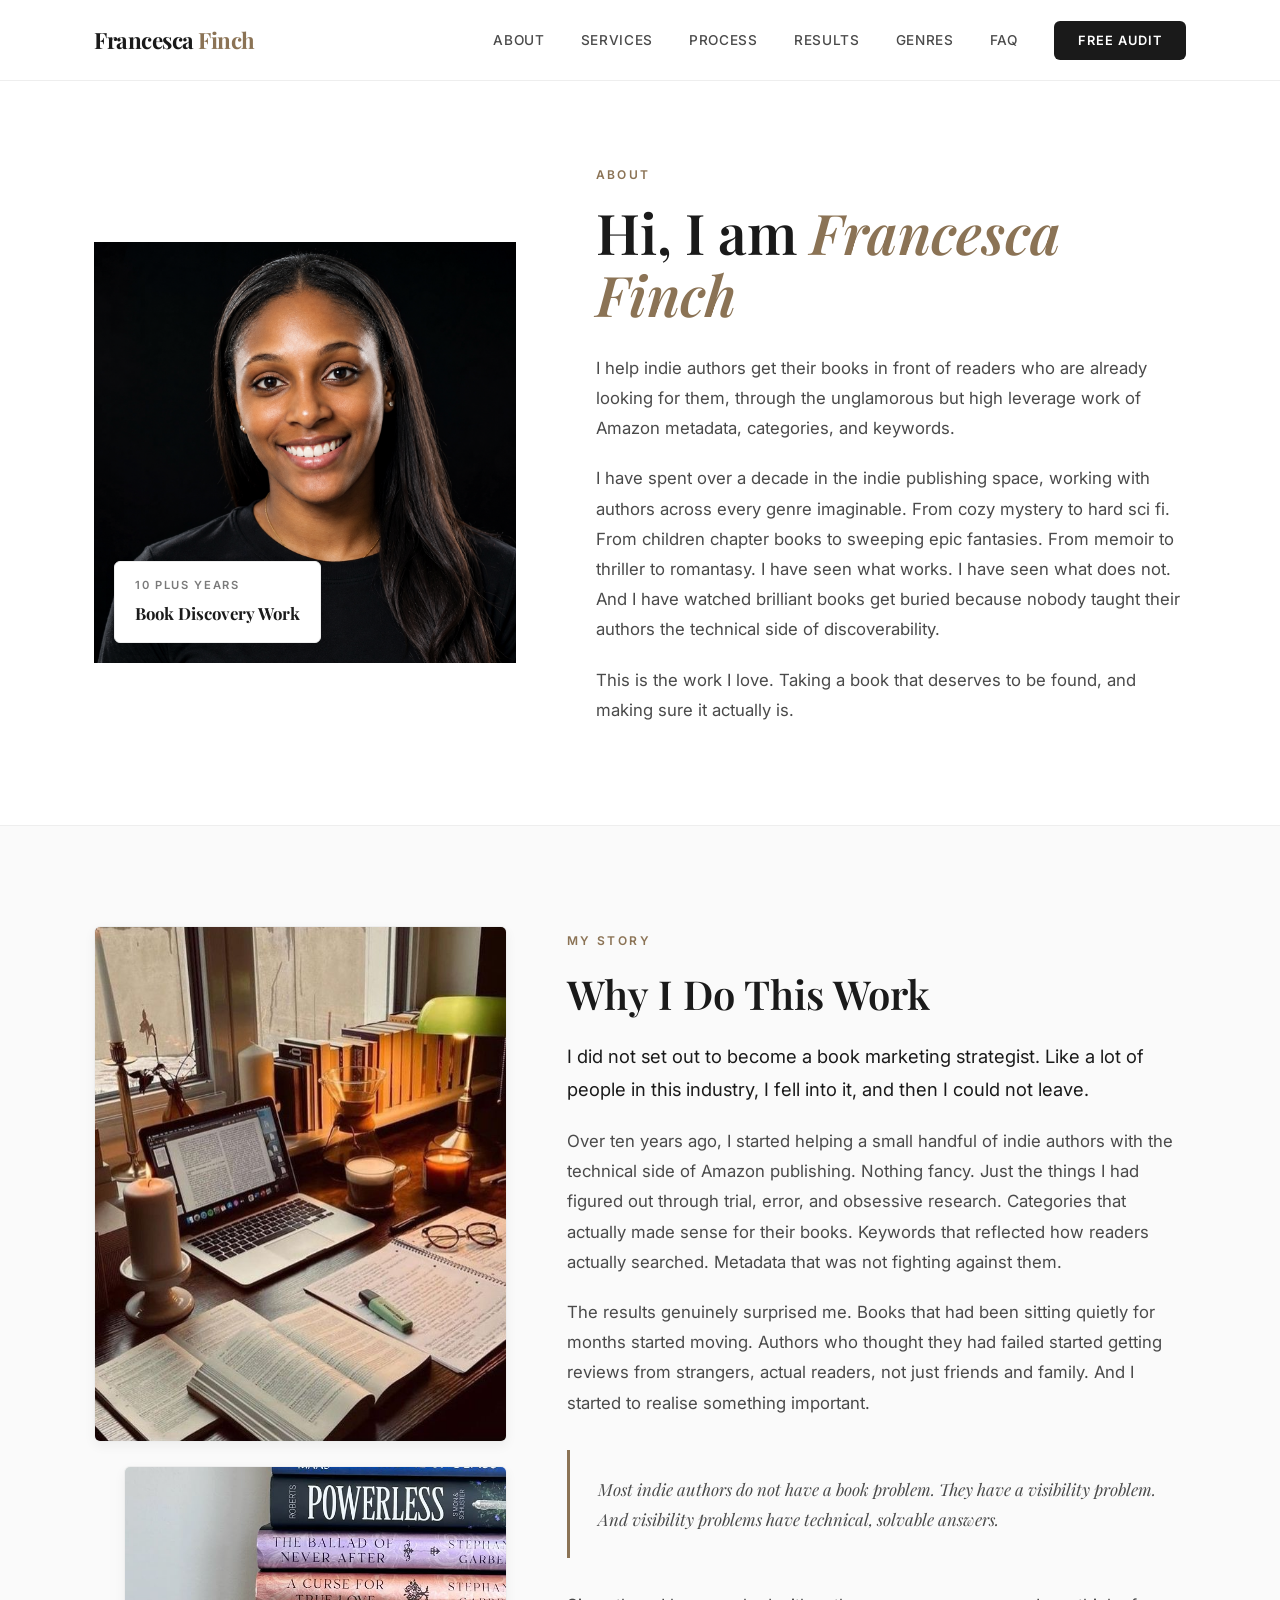
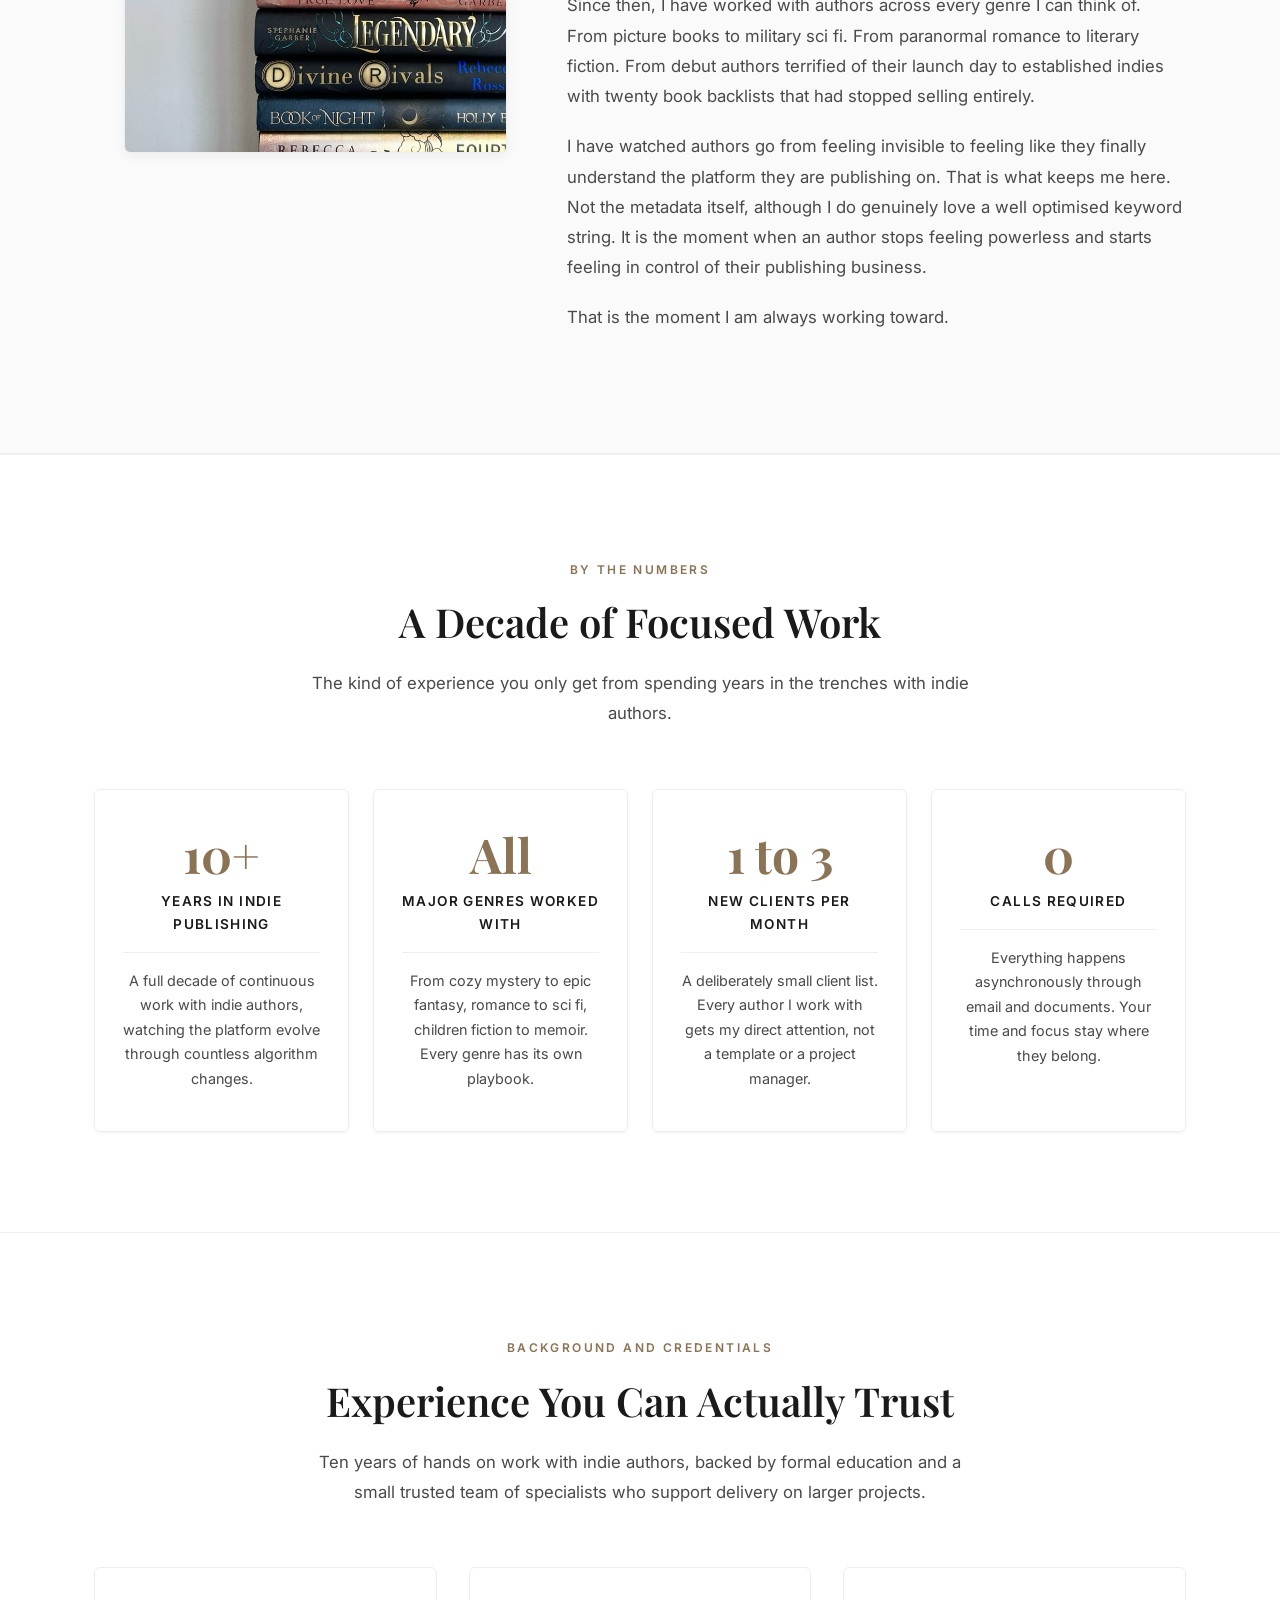
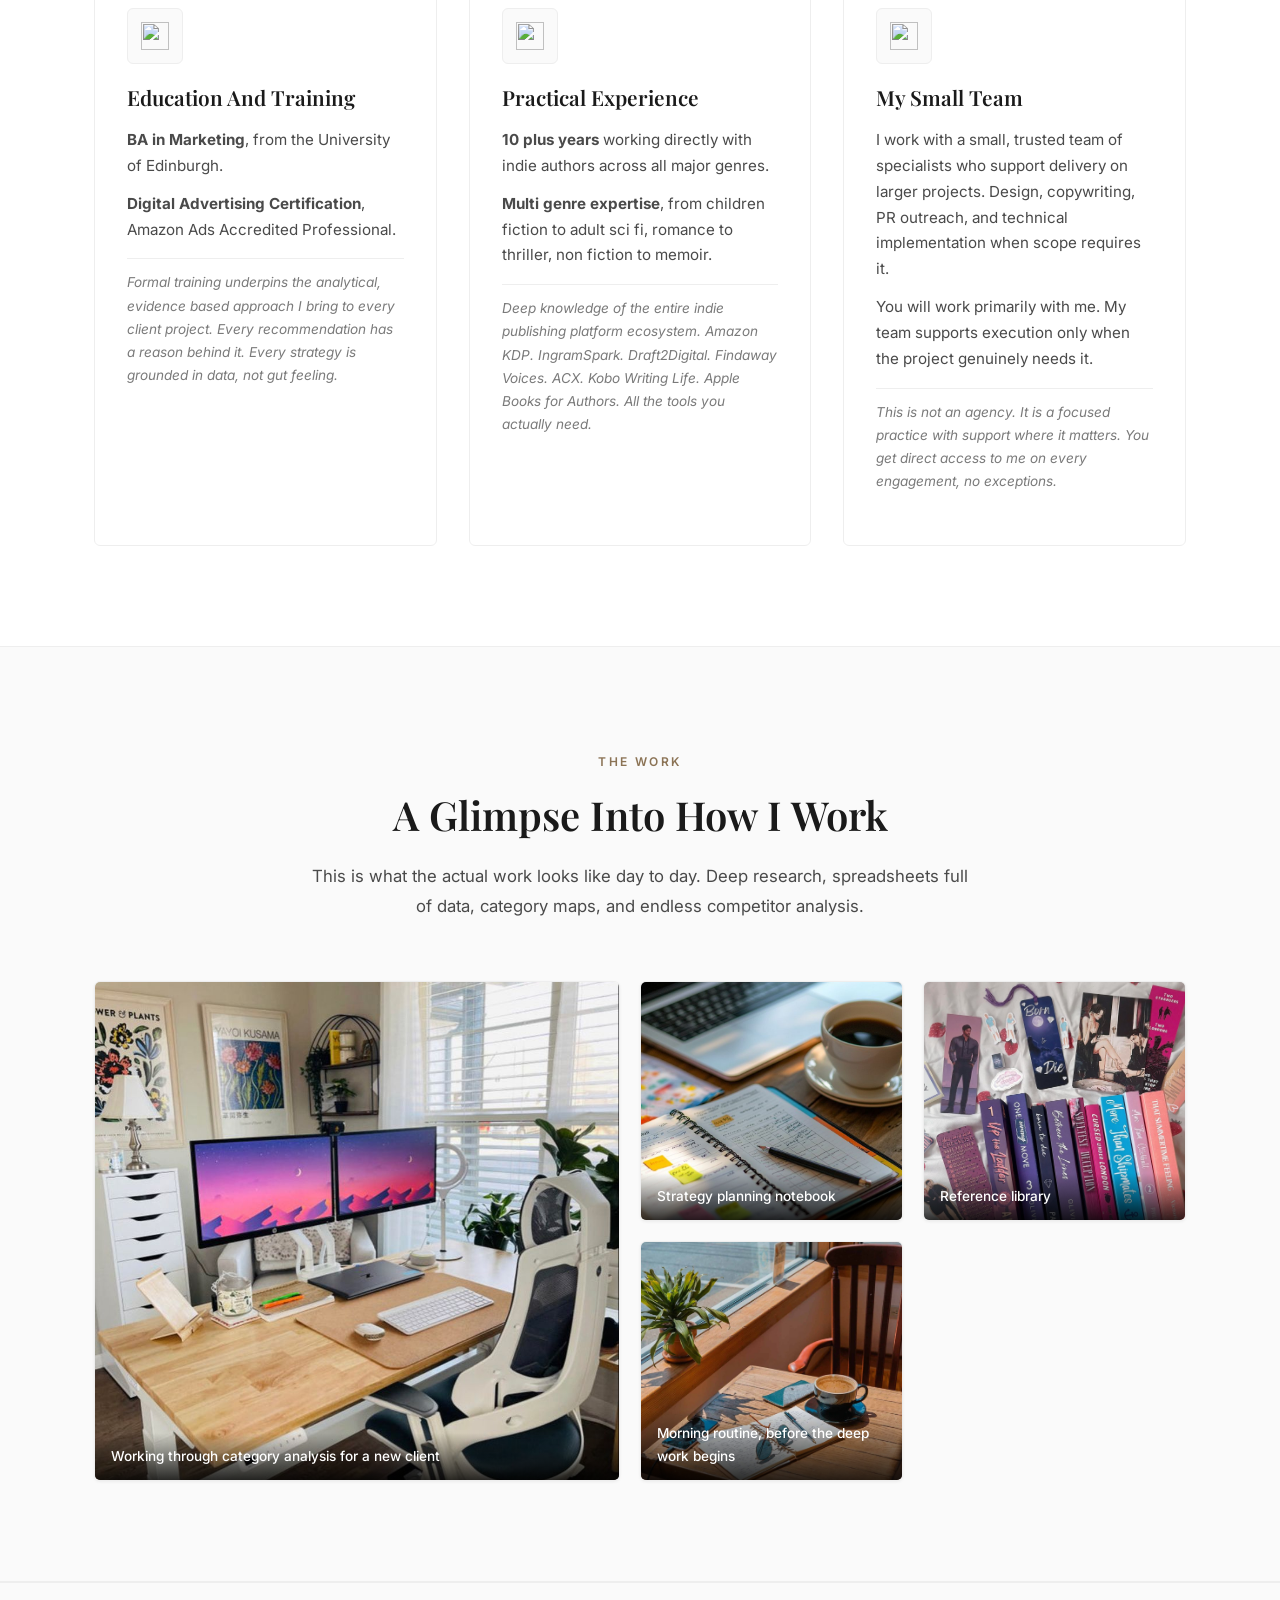
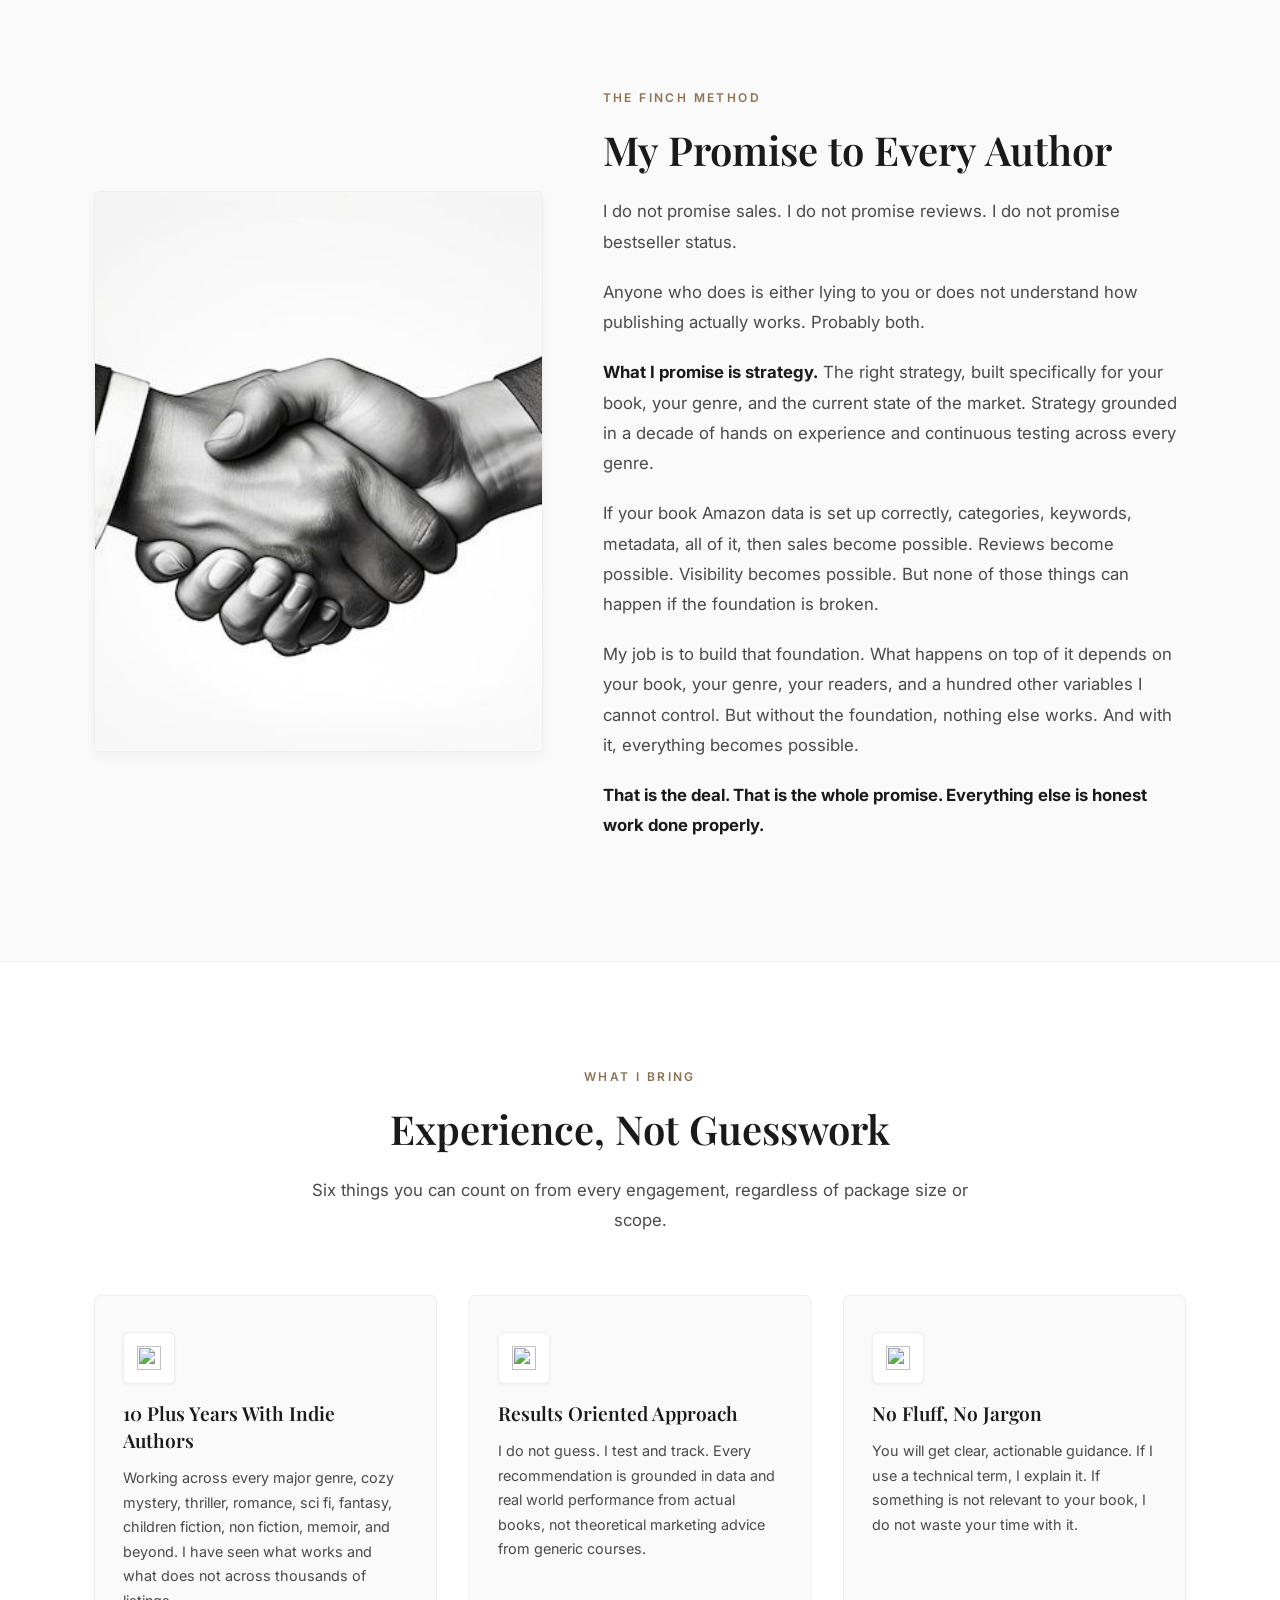
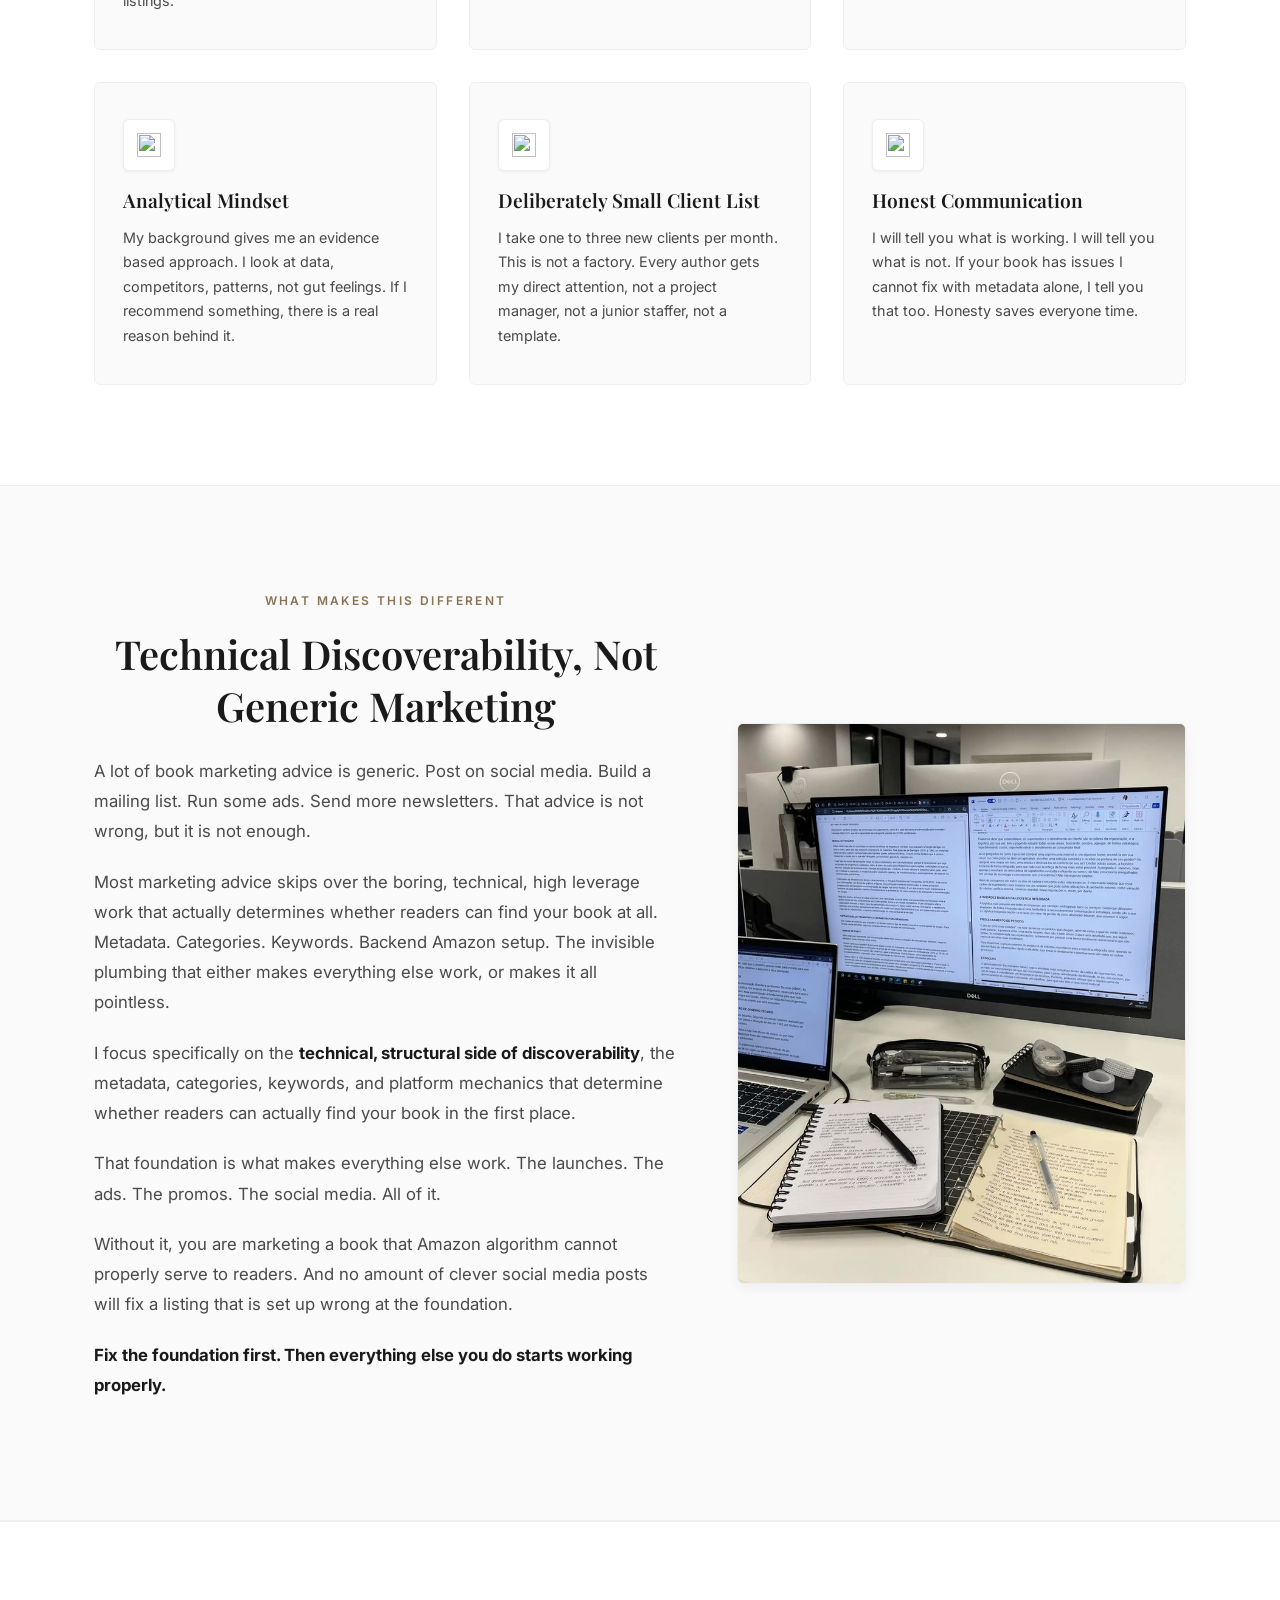
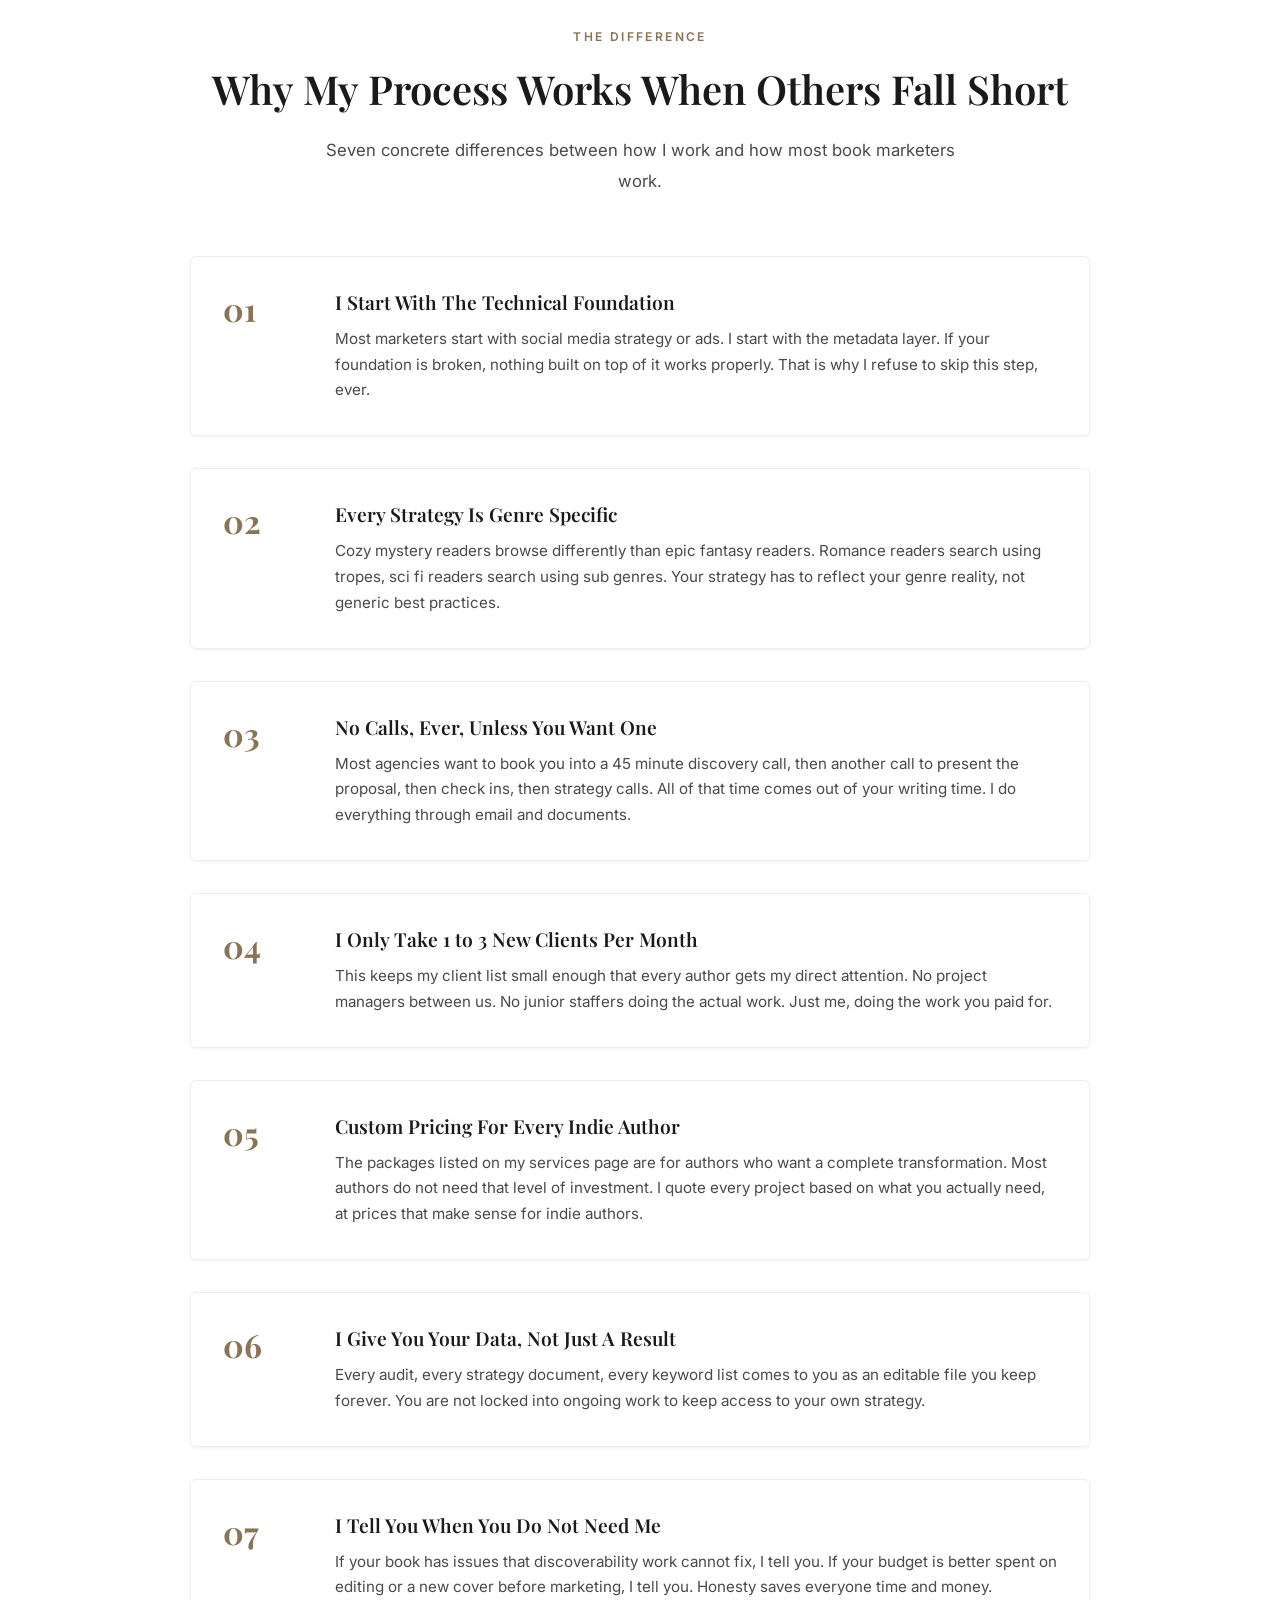
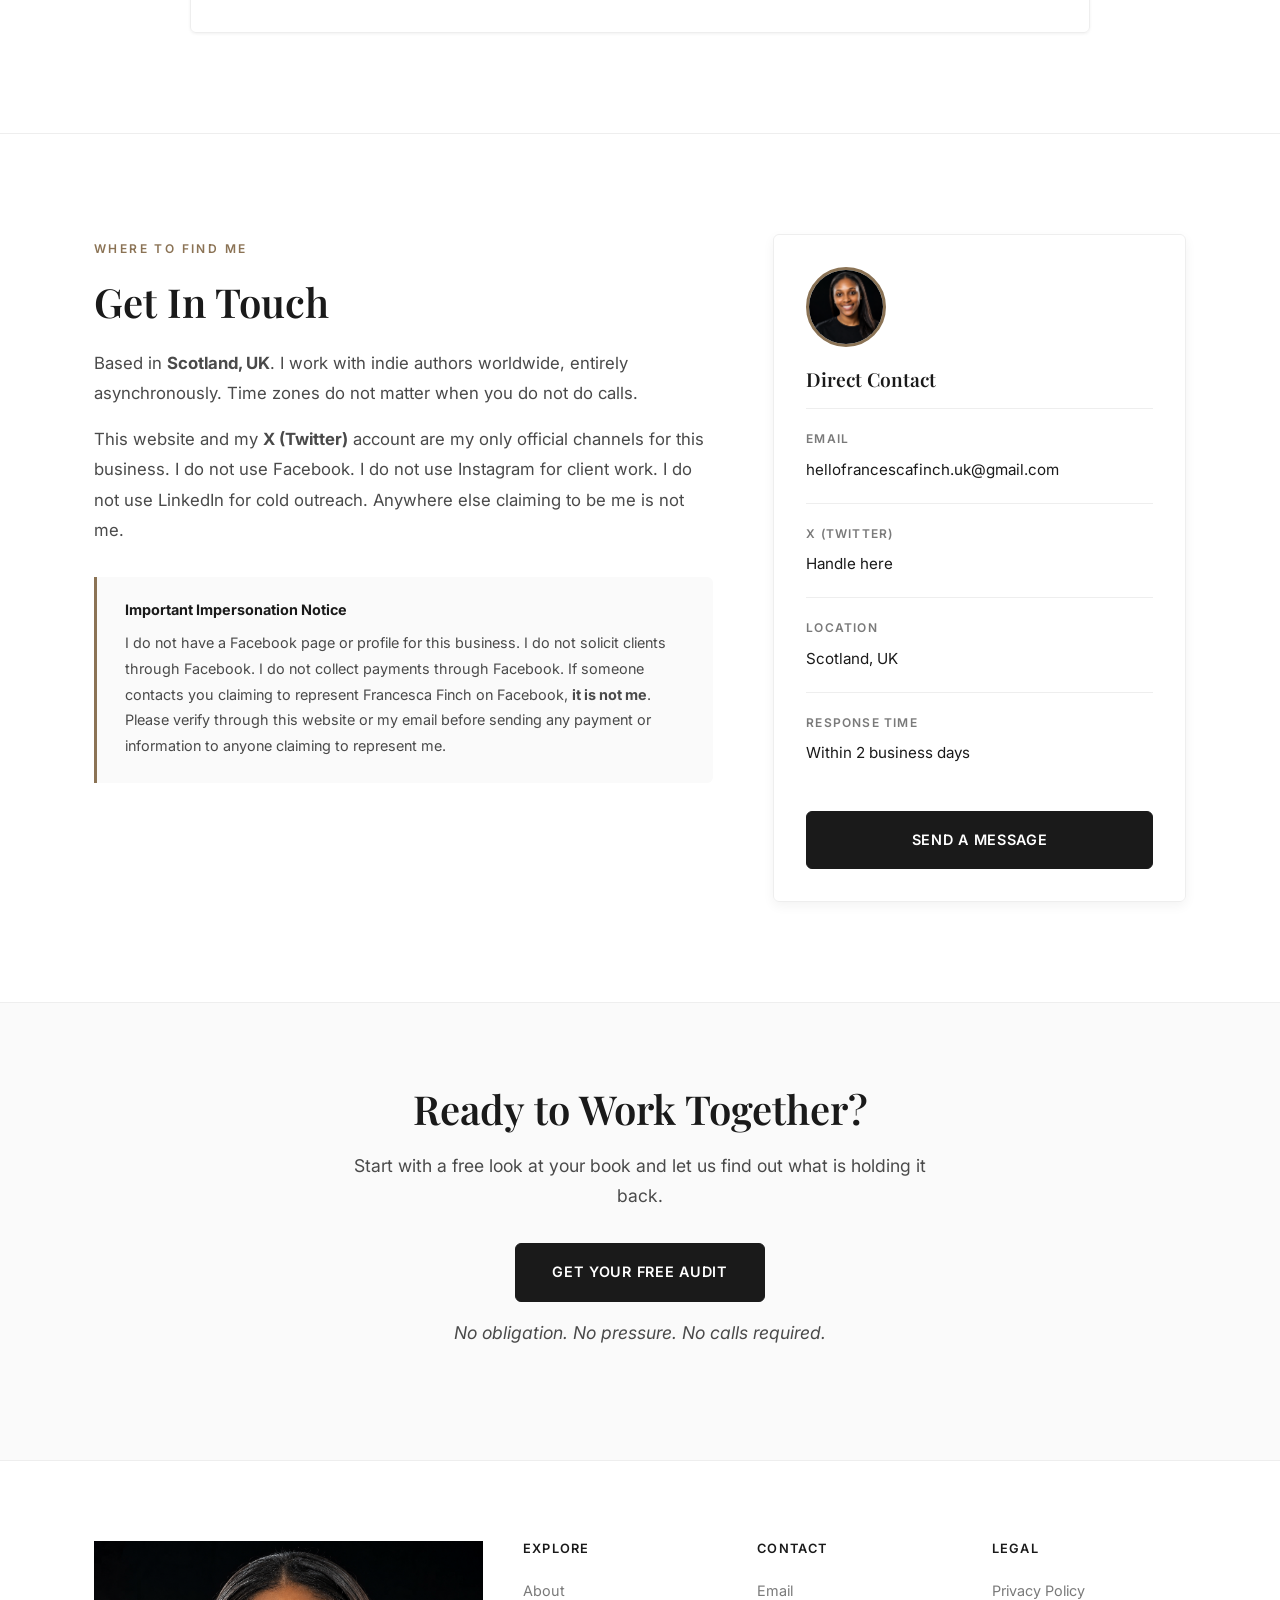
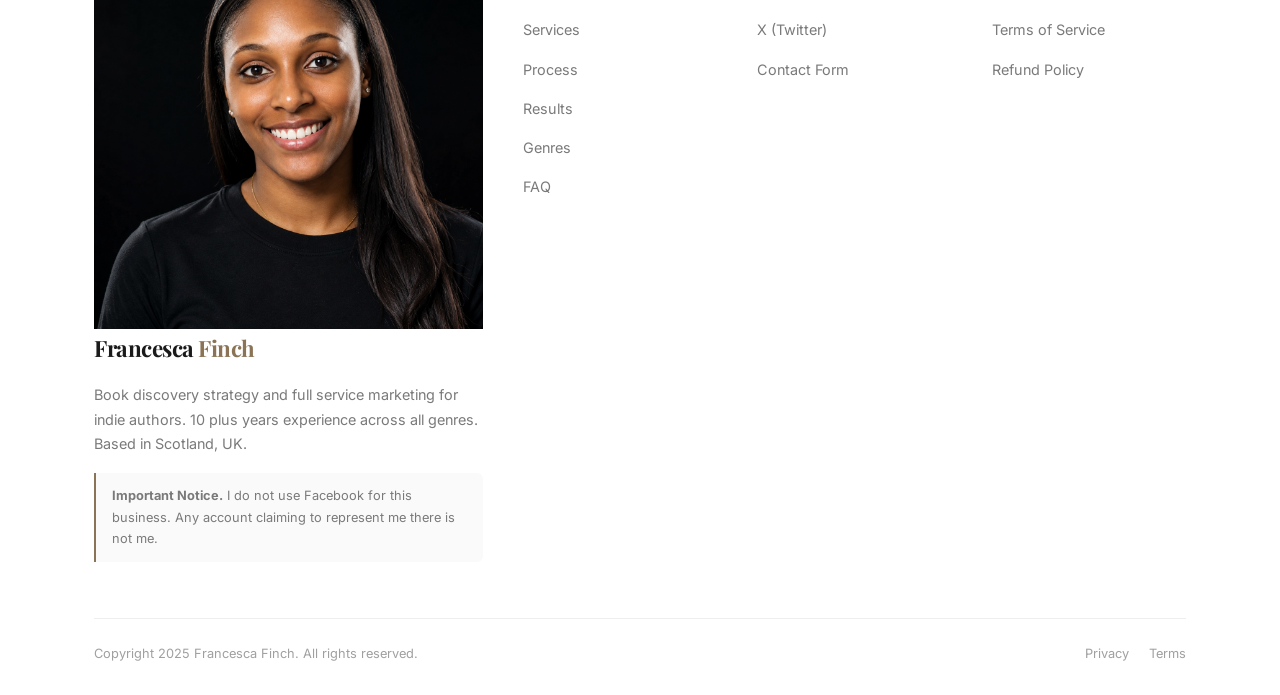
==== about.html @ 4581c799 "Add files via upload" ====
<!DOCTYPE html>
<html lang="en">
<head>
    <meta charset="UTF-8">
    <meta name="viewport" content="width=device-width, initial-scale=1.0">
    <title>About Francesca Finch, Book Discovery Strategist</title>
    <meta name="description" content="10 plus years helping indie authors get found on Amazon. Meet Francesca Finch, book discovery strategist based in Scotland, UK.">
    <link rel="icon" type="image/x-icon" href="favicon.ico">
    <link rel="icon" type="image/png" sizes="32x32" href="favicon-32x32.png">
    <link rel="icon" type="image/png" sizes="16x16" href="favicon-16x16.png">
    <link rel="apple-touch-icon" sizes="180x180" href="apple-touch-icon.png">
    <link rel="preconnect" href="https://fonts.googleapis.com">
    <link rel="preconnect" href="https://fonts.gstatic.com" crossorigin>
    <link href="https://fonts.googleapis.com/css2?family=Playfair+Display:ital,wght@0,400;0,600;0,700;1,400&family=Inter:wght@300;400;500;600;700&display=swap" rel="stylesheet">
    <link rel="stylesheet" href="styles.css">
</head>
<body>

    <nav class="nav" id="nav">
        <div class="container nav__inner">
            <a href="index.html" class="nav__logo">Francesca<span>Finch</span></a>
            <ul class="nav__links" id="navLinks">
                <li><a href="about.html">About</a></li>
                <li><a href="services.html">Services</a></li>
                <li><a href="process.html">Process</a></li>
                <li><a href="results.html">Results</a></li>
                <li><a href="genres.html">Genres</a></li>
                <li><a href="faq.html">FAQ</a></li>
                <li><a href="contact.html" class="nav__cta">Free Audit</a></li>
            </ul>
            <button class="nav__toggle" id="navToggle" aria-label="Toggle menu"><span></span><span></span><span></span></button>
        </div>
    </nav>

    <!-- ABOUT HERO -->
    <section class="about-hero">
        <div class="container">
            <div class="about-hero__content">
                <div class="about-hero__image-wrap fade-in">
                    <img src="francesca.png" alt="Francesca Finch, Book Discovery Strategist based in Scotland" class="about-hero__image">
                    <div class="about-hero__image-badge">
                        <span>10 Plus Years</span>
                        <strong>Book Discovery Work</strong>
                    </div>
                </div>
                <div class="about-hero__text fade-in">
                    <span class="section-label">About</span>
                    <h1>Hi, I am <em>Francesca Finch</em></h1>
                    <p class="lead">I help indie authors get their books in front of readers who are already looking for them, through the unglamorous but high leverage work of Amazon metadata, categories, and keywords.</p>
                    <p>I have spent over a decade in the indie publishing space, working with authors across every genre imaginable. From cozy mystery to hard sci fi. From children chapter books to sweeping epic fantasies. From memoir to thriller to romantasy. I have seen what works. I have seen what does not. And I have watched brilliant books get buried because nobody taught their authors the technical side of discoverability.</p>
                    <p>This is the work I love. Taking a book that deserves to be found, and making sure it actually is.</p>
                </div>
            </div>
        </div>
    </section>

    <!-- MY STORY -->
    <section class="my-story">
        <div class="container">
            <div class="my-story__grid">
                <div class="my-story__image-column fade-in">
                    <div class="my-story__image my-story__image--top">
                        <img src="Working desk with books and laptop.jpg" alt="Working desk with books and laptop" loading="lazy">
                    </div>
                    <div class="my-story__image my-story__image--bottom">
                        <img src="Stack of books on a shelf.jpg" alt="Stack of books on a shelf" loading="lazy">
                    </div>
                </div>
                <div class="my-story__content fade-in">
                    <span class="section-label">My Story</span>
                    <h2 class="section-title">Why I Do This Work</h2>
                    <p>I did not set out to become a book marketing strategist. Like a lot of people in this industry, I fell into it, and then I could not leave.</p>
                    <p>Over ten years ago, I started helping a small handful of indie authors with the technical side of Amazon publishing. Nothing fancy. Just the things I had figured out through trial, error, and obsessive research. Categories that actually made sense for their books. Keywords that reflected how readers actually searched. Metadata that was not fighting against them.</p>
                    <p>The results genuinely surprised me. Books that had been sitting quietly for months started moving. Authors who thought they had failed started getting reviews from strangers, actual readers, not just friends and family. And I started to realise something important.</p>
                    <p class="my-story__pullquote">Most indie authors do not have a book problem. They have a visibility problem. And visibility problems have technical, solvable answers.</p>
                    <p>Since then, I have worked with authors across every genre I can think of. From picture books to military sci fi. From paranormal romance to literary fiction. From debut authors terrified of their launch day to established indies with twenty book backlists that had stopped selling entirely.</p>
                    <p>I have watched authors go from feeling invisible to feeling like they finally understand the platform they are publishing on. That is what keeps me here. Not the metadata itself, although I do genuinely love a well optimised keyword string. It is the moment when an author stops feeling powerless and starts feeling in control of their publishing business.</p>
                    <p>That is the moment I am always working toward.</p>
                </div>
            </div>
        </div>
    </section>

    <!-- BY THE NUMBERS -->
    <section class="by-numbers">
        <div class="container">
            <div class="section-header section-header--center fade-in">
                <span class="section-label">By The Numbers</span>
                <h2 class="section-title">A Decade of Focused Work</h2>
                <p class="section-subtitle">The kind of experience you only get from spending years in the trenches with indie authors.</p>
            </div>
            <div class="by-numbers__grid">
                <div class="by-numbers__stat fade-in">
                    <div class="by-numbers__value">10+</div>
                    <div class="by-numbers__label">Years in indie publishing</div>
                    <p>A full decade of continuous work with indie authors, watching the platform evolve through countless algorithm changes.</p>
                </div>
                <div class="by-numbers__stat fade-in">
                    <div class="by-numbers__value">All</div>
                    <div class="by-numbers__label">Major genres worked with</div>
                    <p>From cozy mystery to epic fantasy, romance to sci fi, children fiction to memoir. Every genre has its own playbook.</p>
                </div>
                <div class="by-numbers__stat fade-in">
                    <div class="by-numbers__value">1 to 3</div>
                    <div class="by-numbers__label">New clients per month</div>
                    <p>A deliberately small client list. Every author I work with gets my direct attention, not a template or a project manager.</p>
                </div>
                <div class="by-numbers__stat fade-in">
                    <div class="by-numbers__value">0</div>
                    <div class="by-numbers__label">Calls required</div>
                    <p>Everything happens asynchronously through email and documents. Your time and focus stay where they belong.</p>
                </div>
            </div>
        </div>
    </section>

    <!-- CREDENTIALS -->
    <section class="credentials">
        <div class="container">
            <div class="section-header section-header--center fade-in">
                <span class="section-label">Background And Credentials</span>
                <h2 class="section-title">Experience You Can Actually Trust</h2>
                <p class="section-subtitle">Ten years of hands on work with indie authors, backed by formal education and a small trusted team of specialists who support delivery on larger projects.</p>
            </div>
            <div class="credentials__grid">
                <div class="credential-card fade-in">
                    <div class="credential-card__icon-wrap">
                        <img src="images/icon-education.svg" alt="" loading="lazy">
                    </div>
                    <h3>Education And Training</h3>
                    <p><strong>BA in Marketing</strong>, from the University of Edinburgh.</p>
                    <p><strong>Digital Advertising Certification</strong>, Amazon Ads Accredited Professional.</p>
                    <p class="credential-note">Formal training underpins the analytical, evidence based approach I bring to every client project. Every recommendation has a reason behind it. Every strategy is grounded in data, not gut feeling.</p>
                </div>
                <div class="credential-card fade-in">
                    <div class="credential-card__icon-wrap">
                        <img src="images/icon-experience.svg" alt="" loading="lazy">
                    </div>
                    <h3>Practical Experience</h3>
                    <p><strong>10 plus years</strong> working directly with indie authors across all major genres.</p>
                    <p><strong>Multi genre expertise</strong>, from children fiction to adult sci fi, romance to thriller, non fiction to memoir.</p>
                    <p class="credential-note">Deep knowledge of the entire indie publishing platform ecosystem. Amazon KDP. IngramSpark. Draft2Digital. Findaway Voices. ACX. Kobo Writing Life. Apple Books for Authors. All the tools you actually need.</p>
                </div>
                <div class="credential-card fade-in">
                    <div class="credential-card__icon-wrap">
                        <img src="images/icon-team.svg" alt="" loading="lazy">
                    </div>
                    <h3>My Small Team</h3>
                    <p>I work with a small, trusted team of specialists who support delivery on larger projects. Design, copywriting, PR outreach, and technical implementation when scope requires it.</p>
                    <p>You will work primarily with me. My team supports execution only when the project genuinely needs it.</p>
                    <p class="credential-note">This is not an agency. It is a focused practice with support where it matters. You get direct access to me on every engagement, no exceptions.</p>
                </div>
            </div>
        </div>
    </section>

    <!-- WORKSPACE GALLERY -->
    <section class="workspace">
        <div class="container">
            <div class="section-header section-header--center fade-in">
                <span class="section-label">The Work</span>
                <h2 class="section-title">A Glimpse Into How I Work</h2>
                <p class="section-subtitle">This is what the actual work looks like day to day. Deep research, spreadsheets full of data, category maps, and endless competitor analysis.</p>
            </div>
            <div class="workspace__grid">
                <div class="workspace__image workspace__image--large fade-in">
                    <img src="Main workspace with dual monitors showing analytics.jpg" alt="Main workspace with dual monitors showing analytics" loading="lazy">
                    <div class="workspace__caption">Working through category analysis for a new client</div>
                </div>
                <div class="workspace__image fade-in">
                    <img src="Notebook with strategy notes and diagrams.jpg" alt="Notebook with strategy notes and diagrams" loading="lazy">
                    <div class="workspace__caption">Strategy planning notebook</div>
                </div>
                <div class="workspace__image fade-in">
                    <img src="Reference books on indie publishing.jpg" alt="Reference books on indie publishing" loading="lazy">
                    <div class="workspace__caption">Reference library</div>
                </div>
                <div class="workspace__image fade-in">
                    <img src="Coffee and morning routine.jpg" alt="Coffee and morning routine" loading="lazy">
                    <div class="workspace__caption">Morning routine, before the deep work begins</div>
                </div>
            </div>
        </div>
    </section>

    <!-- MY PROMISE -->
    <section class="my-promise">
        <div class="container">
            <div class="my-promise__inner fade-in">
                <div class="my-promise__image">
                    <img src="Handshake symbolising honest partnership.jpg" alt="Handshake symbolising honest partnership" loading="lazy">
                </div>
                <div class="my-promise__content">
                    <span class="section-label">The Finch Method</span>
                    <h2 class="section-title">My Promise to Every Author</h2>
                    <p class="lead">I do not promise sales. I do not promise reviews. I do not promise bestseller status.</p>
                    <p>Anyone who does is either lying to you or does not understand how publishing actually works. Probably both.</p>
                    <p><strong>What I promise is strategy.</strong> The right strategy, built specifically for your book, your genre, and the current state of the market. Strategy grounded in a decade of hands on experience and continuous testing across every genre.</p>
                    <p>If your book Amazon data is set up correctly, categories, keywords, metadata, all of it, then sales become possible. Reviews become possible. Visibility becomes possible. But none of those things can happen if the foundation is broken.</p>
                    <p>My job is to build that foundation. What happens on top of it depends on your book, your genre, your readers, and a hundred other variables I cannot control. But without the foundation, nothing else works. And with it, everything becomes possible.</p>
                    <p><strong>That is the deal. That is the whole promise. Everything else is honest work done properly.</strong></p>
                </div>
            </div>
        </div>
    </section>

    <!-- WHAT I BRING -->
    <section class="about-values">
        <div class="container">
            <div class="section-header section-header--center fade-in">
                <span class="section-label">What I Bring</span>
                <h2 class="section-title">Experience, Not Guesswork</h2>
                <p class="section-subtitle">Six things you can count on from every engagement, regardless of package size or scope.</p>
            </div>
            <div class="values__grid">
                <div class="value-card fade-in">
                    <div class="value-card__icon-wrap">
                        <img src="images/icon-books.svg" alt="" loading="lazy">
                    </div>
                    <h3>10 Plus Years With Indie Authors</h3>
                    <p>Working across every major genre, cozy mystery, thriller, romance, sci fi, fantasy, children fiction, non fiction, memoir, and beyond. I have seen what works and what does not across thousands of listings.</p>
                </div>
                <div class="value-card fade-in">
                    <div class="value-card__icon-wrap">
                        <img src="images/icon-chart.svg" alt="" loading="lazy">
                    </div>
                    <h3>Results Oriented Approach</h3>
                    <p>I do not guess. I test and track. Every recommendation is grounded in data and real world performance from actual books, not theoretical marketing advice from generic courses.</p>
                </div>
                <div class="value-card fade-in">
                    <div class="value-card__icon-wrap">
                        <img src="images/icon-target.svg" alt="" loading="lazy">
                    </div>
                    <h3>No Fluff, No Jargon</h3>
                    <p>You will get clear, actionable guidance. If I use a technical term, I explain it. If something is not relevant to your book, I do not waste your time with it.</p>
                </div>
                <div class="value-card fade-in">
                    <div class="value-card__icon-wrap">
                        <img src="images/icon-microscope.svg" alt="" loading="lazy">
                    </div>
                    <h3>Analytical Mindset</h3>
                    <p>My background gives me an evidence based approach. I look at data, competitors, patterns, not gut feelings. If I recommend something, there is a real reason behind it.</p>
                </div>
                <div class="value-card fade-in">
                    <div class="value-card__icon-wrap">
                        <img src="images/icon-handshake.svg" alt="" loading="lazy">
                    </div>
                    <h3>Deliberately Small Client List</h3>
                    <p>I take one to three new clients per month. This is not a factory. Every author gets my direct attention, not a project manager, not a junior staffer, not a template.</p>
                </div>
                <div class="value-card fade-in">
                    <div class="value-card__icon-wrap">
                        <img src="images/icon-chat.svg" alt="" loading="lazy">
                    </div>
                    <h3>Honest Communication</h3>
                    <p>I will tell you what is working. I will tell you what is not. If your book has issues I cannot fix with metadata alone, I tell you that too. Honesty saves everyone time.</p>
                </div>
            </div>
        </div>
    </section>

    <!-- WHAT MAKES THIS DIFFERENT -->
    <section class="about-different">
        <div class="container">
            <div class="about-different__inner fade-in">
                <div class="about-different__image">
                    <img src="Deep technical analysis workspace.jpg" alt="Deep technical analysis workspace" loading="lazy">
                </div>
                <div class="about-different__content">
                    <span class="section-label">What Makes This Different</span>
                    <h2 class="section-title">Technical Discoverability, Not Generic Marketing</h2>
                    <p>A lot of book marketing advice is generic. Post on social media. Build a mailing list. Run some ads. Send more newsletters. That advice is not wrong, but it is not enough.</p>
                    <p>Most marketing advice skips over the boring, technical, high leverage work that actually determines whether readers can find your book at all. Metadata. Categories. Keywords. Backend Amazon setup. The invisible plumbing that either makes everything else work, or makes it all pointless.</p>
                    <p>I focus specifically on the <strong>technical, structural side of discoverability</strong>, the metadata, categories, keywords, and platform mechanics that determine whether readers can actually find your book in the first place.</p>
                    <p>That foundation is what makes everything else work. The launches. The ads. The promos. The social media. All of it.</p>
                    <p>Without it, you are marketing a book that Amazon algorithm cannot properly serve to readers. And no amount of clever social media posts will fix a listing that is set up wrong at the foundation.</p>
                    <p><strong>Fix the foundation first. Then everything else you do starts working properly.</strong></p>
                </div>
            </div>
        </div>
    </section>

    <!-- HOW I WORK DIFFERENTLY -->
    <section class="how-different">
        <div class="container">
            <div class="section-header section-header--center fade-in">
                <span class="section-label">The Difference</span>
                <h2 class="section-title">Why My Process Works When Others Fall Short</h2>
                <p class="section-subtitle">Seven concrete differences between how I work and how most book marketers work.</p>
            </div>
            <div class="how-different__grid">
                <div class="how-different__item fade-in">
                    <div class="how-different__number">01</div>
                    <div class="how-different__content">
                        <h4>I Start With The Technical Foundation</h4>
                        <p>Most marketers start with social media strategy or ads. I start with the metadata layer. If your foundation is broken, nothing built on top of it works properly. That is why I refuse to skip this step, ever.</p>
                    </div>
                </div>
                <div class="how-different__item fade-in">
                    <div class="how-different__number">02</div>
                    <div class="how-different__content">
                        <h4>Every Strategy Is Genre Specific</h4>
                        <p>Cozy mystery readers browse differently than epic fantasy readers. Romance readers search using tropes, sci fi readers search using sub genres. Your strategy has to reflect your genre reality, not generic best practices.</p>
                    </div>
                </div>
                <div class="how-different__item fade-in">
                    <div class="how-different__number">03</div>
                    <div class="how-different__content">
                        <h4>No Calls, Ever, Unless You Want One</h4>
                        <p>Most agencies want to book you into a 45 minute discovery call, then another call to present the proposal, then check ins, then strategy calls. All of that time comes out of your writing time. I do everything through email and documents.</p>
                    </div>
                </div>
                <div class="how-different__item fade-in">
                    <div class="how-different__number">04</div>
                    <div class="how-different__content">
                        <h4>I Only Take 1 to 3 New Clients Per Month</h4>
                        <p>This keeps my client list small enough that every author gets my direct attention. No project managers between us. No junior staffers doing the actual work. Just me, doing the work you paid for.</p>
                    </div>
                </div>
                <div class="how-different__item fade-in">
                    <div class="how-different__number">05</div>
                    <div class="how-different__content">
                        <h4>Custom Pricing For Every Indie Author</h4>
                        <p>The packages listed on my services page are for authors who want a complete transformation. Most authors do not need that level of investment. I quote every project based on what you actually need, at prices that make sense for indie authors.</p>
                    </div>
                </div>
                <div class="how-different__item fade-in">
                    <div class="how-different__number">06</div>
                    <div class="how-different__content">
                        <h4>I Give You Your Data, Not Just A Result</h4>
                        <p>Every audit, every strategy document, every keyword list comes to you as an editable file you keep forever. You are not locked into ongoing work to keep access to your own strategy.</p>
                    </div>
                </div>
                <div class="how-different__item fade-in">
                    <div class="how-different__number">07</div>
                    <div class="how-different__content">
                        <h4>I Tell You When You Do Not Need Me</h4>
                        <p>If your book has issues that discoverability work cannot fix, I tell you. If your budget is better spent on editing or a new cover before marketing, I tell you. Honesty saves everyone time and money.</p>
                    </div>
                </div>
            </div>
        </div>
    </section>

    <!-- WHERE TO FIND ME -->
    <section class="about-where">
        <div class="container">
            <div class="about-where__inner">
                <div class="about-where__content fade-in">
                    <span class="section-label">Where To Find Me</span>
                    <h2 class="section-title">Get In Touch</h2>
                    <p>Based in <strong>Scotland, UK</strong>. I work with indie authors worldwide, entirely asynchronously. Time zones do not matter when you do not do calls.</p>
                    <p>This website and my <strong>X (Twitter)</strong> account are my only official channels for this business. I do not use Facebook. I do not use Instagram for client work. I do not use LinkedIn for cold outreach. Anywhere else claiming to be me is not me.</p>

                    <div class="notice">
                        <h4>Important Impersonation Notice</h4>
                        <p>I do not have a Facebook page or profile for this business. I do not solicit clients through Facebook. I do not collect payments through Facebook. If someone contacts you claiming to represent Francesca Finch on Facebook, <strong>it is not me</strong>. Please verify through this website or my email before sending any payment or information to anyone claiming to represent me.</p>
                    </div>
                </div>
                <div class="about-where__contact-card fade-in">
                    <img src="francesca.png" alt="Francesca Finch" class="about-where__photo">
                    <h4>Direct Contact</h4>
                    <div class="about-where__contact-item">
                        <span>Email</span>
                        <a href="mailto:hellofrancescafinch.uk@gmail.com">hellofrancescafinch.uk@gmail.com</a>
                    </div>
                    <div class="about-where__contact-item">
                        <span>X (Twitter)</span>
                        <a href="https://twitter.com/" target="_blank" rel="noopener">Handle here</a>
                    </div>
                    <div class="about-where__contact-item">
                        <span>Location</span>
                        <p>Scotland, UK</p>
                    </div>
                    <div class="about-where__contact-item">
                        <span>Response Time</span>
                        <p>Within 2 business days</p>
                    </div>
                    <a href="contact.html" class="btn btn--primary">Send A Message</a>
                </div>
            </div>
        </div>
    </section>

    <!-- CTA -->
    <section class="cta-section">
        <div class="container fade-in">
            <h2>Ready to Work Together?</h2>
            <p>Start with a free look at your book and let us find out what is holding it back.</p>
            <a href="contact.html" class="btn btn--primary">Get Your Free Audit</a>
            <p class="cta-section__note">No obligation. No pressure. No calls required.</p>
        </div>
    </section>

    <!-- FOOTER -->
    <footer class="footer">
        <div class="container">
            <div class="footer__inner">
                <div class="footer__brand">
                    <div class="footer__brand-header">
                        <img src="francesca.png" alt="Francesca Finch" class="footer__brand-photo">
                        <a href="index.html" class="nav__logo">Francesca<span>Finch</span></a>
                    </div>
                    <p>Book discovery strategy and full service marketing for indie authors. 10 plus years experience across all genres. Based in Scotland, UK.</p>
                    <p class="footer__notice"><strong>Important Notice.</strong> I do not use Facebook for this business. Any account claiming to represent me there is not me.</p>
                </div>
                <div>
                    <h4>Explore</h4>
                    <ul>
                        <li><a href="about.html">About</a></li>
                        <li><a href="services.html">Services</a></li>
                        <li><a href="process.html">Process</a></li>
                        <li><a href="results.html">Results</a></li>
                        <li><a href="genres.html">Genres</a></li>
                        <li><a href="faq.html">FAQ</a></li>
                    </ul>
                </div>
                <div>
                    <h4>Contact</h4>
                    <ul>
                        <li><a href="mailto:hellofrancescafinch.uk@gmail.com">Email</a></li>
                        <li><a href="https://twitter.com/" target="_blank" rel="noopener">X (Twitter)</a></li>
                        <li><a href="contact.html">Contact Form</a></li>
                    </ul>
                </div>
                <div>
                    <h4>Legal</h4>
                    <ul>
                        <li><a href="privacy.html">Privacy Policy</a></li>
                        <li><a href="terms.html">Terms of Service</a></li>
                        <li><a href="refund.html">Refund Policy</a></li>
                    </ul>
                </div>
            </div>
            <div class="footer__bottom">
                <p>Copyright 2025 Francesca Finch. All rights reserved.</p>
                <div><a href="privacy.html">Privacy</a><a href="terms.html">Terms</a></div>
            </div>
        </div>
    </footer>

    <script src="script.js"></script>

</body>
</html>
---- styles.css ----
/* ============================================
   FRANCESCA FINCH — WHITE MINIMAL STYLESHEET
   ============================================ */

/* ===== RESET & BASE ===== */
*, *::before, *::after {
    margin: 0;
    padding: 0;
    box-sizing: border-box;
}

:root {
    /* WHITE PALETTE */
    --white: #FFFFFF;
    --off-white: #FAFAFA;
    --light-gray: #F5F5F5;
    --border: #EEEEEE;
    --border-dark: #E0E0E0;

    /* TEXT */
    --text-primary: #1A1A1A;
    --text-secondary: #4A4A4A;
    --text-light: #7A7A7A;
    --text-muted: #A0A0A0;

    /* ACCENT — subtle warm tone */
    --accent: #8B7355;
    --accent-hover: #6B5A42;
    --accent-light: #F5F0E8;

    /* SHADOWS */
    --shadow-xs: 0 1px 2px rgba(0, 0, 0, 0.04);
    --shadow-sm: 0 1px 3px rgba(0, 0, 0, 0.06);
    --shadow-md: 0 4px 12px rgba(0, 0, 0, 0.05);
    --shadow-lg: 0 8px 30px rgba(0, 0, 0, 0.06);

    /* LAYOUT */
    --radius: 6px;
    --radius-lg: 10px;
    --transition: 0.3s ease;
}

html {
    scroll-behavior: smooth;
    font-size: 16px;
}

body {
    font-family: 'Inter', -apple-system, BlinkMacSystemFont, sans-serif;
    color: var(--text-primary);
    background-color: var(--white);
    line-height: 1.7;
    -webkit-font-smoothing: antialiased;
    -moz-osx-font-smoothing: grayscale;
}

h1, h2, h3, h4, h5 {
    font-family: 'Playfair Display', Georgia, serif;
    line-height: 1.3;
    font-weight: 600;
    color: var(--text-primary);
}

a {
    color: var(--accent);
    text-decoration: none;
    transition: color var(--transition);
}

a:hover {
    color: var(--accent-hover);
}

img {
    max-width: 100%;
    display: block;
}

/* ===== LAYOUT ===== */
.container {
    max-width: 1140px;
    margin: 0 auto;
    padding: 0 24px;
}

.container--narrow {
    max-width: 780px;
}

section {
    padding: 100px 0;
}

/* ===== TYPOGRAPHY UTILS ===== */
.section-label {
    display: inline-block;
    font-size: 0.75rem;
    font-weight: 600;
    text-transform: uppercase;
    letter-spacing: 0.2em;
    color: var(--accent);
    margin-bottom: 16px;
}

.section-title {
    font-size: clamp(1.8rem, 3.5vw, 2.5rem);
    color: var(--text-primary);
    margin-bottom: 20px;
    font-weight: 600;
}

.section-title em {
    font-style: italic;
    color: var(--accent);
}

.section-subtitle {
    font-size: 1.05rem;
    color: var(--text-secondary);
    max-width: 660px;
    line-height: 1.8;
}

.section-header {
    margin-bottom: 60px;
}

.section-header--center {
    text-align: center;
}

.section-header--center .section-subtitle {
    margin: 0 auto;
}

.lead {
    font-size: 1.15rem;
    color: var(--text-primary);
    line-height: 1.8;
    margin-bottom: 24px;
}

/* ===== BUTTONS ===== */
.btn {
    display: inline-block;
    padding: 16px 36px;
    border-radius: var(--radius);
    font-size: 0.9rem;
    font-weight: 600;
    letter-spacing: 0.05em;
    text-transform: uppercase;
    cursor: pointer;
    transition: all var(--transition);
    border: none;
    text-align: center;
    font-family: 'Inter', sans-serif;
}

.btn--primary {
    background: var(--text-primary);
    color: var(--white);
    border: 1px solid var(--text-primary);
}

.btn--primary:hover {
    background: var(--white);
    color: var(--text-primary);
    transform: translateY(-2px);
    box-shadow: var(--shadow-md);
}

.btn--outline {
    background: transparent;
    color: var(--text-primary);
    border: 1px solid var(--text-primary);
}

.btn--outline:hover {
    background: var(--text-primary);
    color: var(--white);
    transform: translateY(-2px);
}

/* ===== NAVIGATION ===== */
.nav {
    position: fixed;
    top: 0;
    left: 0;
    right: 0;
    z-index: 1000;
    background: rgba(255, 255, 255, 0.95);
    backdrop-filter: blur(12px);
    -webkit-backdrop-filter: blur(12px);
    border-bottom: 1px solid var(--border);
    transition: box-shadow var(--transition);
}

.nav.scrolled {
    box-shadow: var(--shadow-sm);
}

.nav__inner {
    display: flex;
    align-items: center;
    justify-content: space-between;
    height: 80px;
}

.nav__logo {
    font-family: 'Playfair Display', serif;
    font-size: 1.4rem;
    font-weight: 700;
    color: var(--text-primary);
    letter-spacing: -0.02em;
}

.nav__logo span {
    color: var(--accent);
    margin-left: 4px;
}

.nav__links {
    display: flex;
    align-items: center;
    gap: 36px;
    list-style: none;
}

.nav__links a {
    color: var(--text-secondary);
    font-size: 0.85rem;
    font-weight: 500;
    letter-spacing: 0.05em;
    text-transform: uppercase;
    position: relative;
    padding: 8px 0;
}

.nav__links a::after {
    content: '';
    position: absolute;
    bottom: 0;
    left: 0;
    width: 0;
    height: 1px;
    background: var(--text-primary);
    transition: width var(--transition);
}

.nav__links a:hover {
    color: var(--text-primary);
}

.nav__links a:hover::after {
    width: 100%;
}

.nav__cta {
    background: var(--text-primary) !important;
    color: var(--white) !important;
    padding: 12px 24px !important;
    border-radius: var(--radius);
    font-size: 0.8rem !important;
    letter-spacing: 0.08em !important;
    font-weight: 600 !important;
    transition: all var(--transition) !important;
}

.nav__cta:hover {
    background: var(--accent) !important;
    color: var(--white) !important;
    transform: translateY(-1px);
}

.nav__cta::after {
    display: none !important;
}

.nav__toggle {
    display: none;
    background: none;
    border: none;
    cursor: pointer;
    padding: 8px;
}

.nav__toggle span {
    display: block;
    width: 24px;
    height: 1.5px;
    background: var(--text-primary);
    margin: 6px 0;
    transition: var(--transition);
}

/* ===== HERO ===== */
.hero {
    padding: 180px 0 120px;
    background: var(--white);
    position: relative;
}

.hero__content {
    max-width: 800px;
}

.hero__label {
    display: inline-block;
    font-size: 0.75rem;
    font-weight: 600;
    text-transform: uppercase;
    letter-spacing: 0.2em;
    color: var(--accent);
    margin-bottom: 24px;
    padding-bottom: 8px;
    border-bottom: 1px solid var(--accent);
}

.hero h1 {
    font-size: clamp(2.5rem, 5.5vw, 4.5rem);
    font-weight: 600;
    color: var(--text-primary);
    margin-bottom: 32px;
    letter-spacing: -0.02em;
    line-height: 1.1;
}

.hero h1 em {
    font-style: italic;
    color: var(--accent);
}

.hero__sub {
    font-size: 1.2rem;
    color: var(--text-secondary);
    margin-bottom: 48px;
    max-width: 680px;
    line-height: 1.8;
}

.hero__buttons {
    display: flex;
    gap: 16px;
    flex-wrap: wrap;
    margin-bottom: 80px;
}

.hero__trust {
    display: flex;
    gap: 60px;
    padding-top: 40px;
    border-top: 1px solid var(--border);
}

.hero__trust-item strong {
    display: block;
    font-family: 'Playfair Display', serif;
    font-size: 2rem;
    color: var(--text-primary);
    margin-bottom: 4px;
    font-weight: 600;
}

.hero__trust-item span {
    font-size: 0.85rem;
    color: var(--text-light);
    text-transform: uppercase;
    letter-spacing: 0.05em;
}

/* ===== PROBLEM SECTION ===== */
.problem {
    background: var(--off-white);
    border-top: 1px solid var(--border);
    border-bottom: 1px solid var(--border);
}

.problem .section-label {
    color: var(--accent);
}

.problem__content {
    display: grid;
    grid-template-columns: 1fr 1fr;
    gap: 80px;
    align-items: start;
}

.problem__text p {
    color: var(--text-secondary);
    margin-bottom: 20px;
    font-size: 1.05rem;
    line-height: 1.8;
}

.problem__text p:last-child {
    margin-bottom: 0;
}

.problem__text strong {
    color: var(--text-primary);
    font-weight: 600;
}

.problem__visual {
    display: grid;
    grid-template-columns: 1fr 1fr;
    gap: 16px;
}

.problem__card {
    background: var(--white);
    border: 1px solid var(--border);
    border-radius: var(--radius);
    padding: 24px;
    transition: all var(--transition);
}

.problem__card:hover {
    border-color: var(--accent);
    transform: translateY(-2px);
    box-shadow: var(--shadow-md);
}

.problem__card-icon {
    font-size: 1.5rem;
    margin-bottom: 12px;
}

.problem__card h4 {
    font-family: 'Inter', sans-serif;
    font-size: 0.95rem;
    font-weight: 600;
    color: var(--text-primary);
    margin-bottom: 8px;
}

.problem__card p {
    font-size: 0.85rem;
    color: var(--text-secondary);
    line-height: 1.6;
    margin: 0;
}

/* ===== WHAT IF SECTION ===== */
.what-if {
    background: var(--white);
}

.what-if__grid {
    display: grid;
    grid-template-columns: repeat(3, 1fr);
    gap: 32px;
}

.what-if__card {
    padding: 32px 24px;
    border-left: 2px solid var(--border);
    transition: border-color var(--transition);
}

.what-if__card:hover {
    border-left-color: var(--accent);
}

.what-if__icon {
    display: inline-flex;
    width: 32px;
    height: 32px;
    align-items: center;
    justify-content: center;
    background: var(--text-primary);
    color: var(--white);
    border-radius: 50%;
    font-size: 0.9rem;
    font-weight: 600;
    margin-bottom: 20px;
}

.what-if__card h3 {
    font-family: 'Playfair Display', serif;
    font-size: 1.2rem;
    color: var(--text-primary);
    margin-bottom: 12px;
    line-height: 1.4;
}

.what-if__card p {
    font-size: 0.95rem;
    color: var(--text-secondary);
    line-height: 1.7;
}

/* ===== SERVICES PILLARS ===== */
.pillars {
    background: var(--off-white);
    border-top: 1px solid var(--border);
    border-bottom: 1px solid var(--border);
}

.pillars__grid {
    display: grid;
    grid-template-columns: repeat(5, 1fr);
    gap: 20px;
}

.pillar {
    background: var(--white);
    border: 1px solid var(--border);
    border-radius: var(--radius);
    padding: 36px 24px;
    text-align: left;
    transition: all var(--transition);
    display: flex;
    flex-direction: column;
}

.pillar:hover {
    border-color: var(--accent);
    transform: translateY(-4px);
    box-shadow: var(--shadow-md);
}

.pillar__icon {
    font-size: 1.8rem;
    margin-bottom: 20px;
    display: block;
}

.pillar h3 {
    font-family: 'Playfair Display', serif;
    font-size: 1.1rem;
    color: var(--text-primary);
    margin-bottom: 12px;
    line-height: 1.4;
}

.pillar p {
    font-size: 0.85rem;
    color: var(--text-secondary);
    line-height: 1.6;
    margin-bottom: 20px;
    flex-grow: 1;
}

.pillar__link {
    font-size: 0.85rem;
    font-weight: 600;
    color: var(--accent);
    text-transform: uppercase;
    letter-spacing: 0.05em;
}

/* ===== PROCESS PREVIEW ===== */
.process-preview {
    background: var(--white);
}

.process__steps {
    display: grid;
    grid-template-columns: repeat(3, 1fr);
    gap: 60px;
}

.process__step {
    text-align: left;
    position: relative;
}

.process__number {
    width: 60px;
    height: 60px;
    background: var(--white);
    color: var(--text-primary);
    border: 1px solid var(--text-primary);
    border-radius: 50%;
    display: flex;
    align-items: center;
    justify-content: center;
    font-family: 'Playfair Display', serif;
    font-size: 1.4rem;
    font-weight: 700;
    margin-bottom: 24px;
}

.process__step h3 {
    font-size: 1.4rem;
    color: var(--text-primary);
    margin-bottom: 12px;
}

.process__step p {
    font-size: 0.95rem;
    color: var(--text-secondary);
    line-height: 1.8;
}

.process-preview__cta {
    text-align: center;
    margin-top: 60px;
}

/* ===== TESTIMONIALS ===== */
.testimonials {
    background: var(--off-white);
    border-top: 1px solid var(--border);
    border-bottom: 1px solid var(--border);
}

.testimonials__grid {
    display: grid;
    grid-template-columns: 1fr 1fr;
    gap: 32px;
}

.testimonial {
    background: var(--white);
    border: 1px solid var(--border);
    border-radius: var(--radius);
    padding: 40px;
    position: relative;
    transition: all var(--transition);
}

.testimonial:hover {
    box-shadow: var(--shadow-md);
}

.testimonial__quote-mark {
    font-family: 'Playfair Display', serif;
    font-size: 4rem;
    color: var(--accent);
    line-height: 1;
    position: absolute;
    top: 20px;
    right: 30px;
    opacity: 0.2;
}

.testimonial__body {
    font-size: 1rem;
    color: var(--text-secondary);
    line-height: 1.8;
    margin-bottom: 28px;
    font-style: italic;
}

.testimonial__author {
    display: flex;
    align-items: center;
    gap: 16px;
    padding-top: 24px;
    border-top: 1px solid var(--border);
}

.testimonial__avatar {
    width: 56px;
    height: 56px;
    border-radius: 50%;
    object-fit: cover;
    background: var(--light-gray);
    flex-shrink: 0;
}

.testimonial__name {
    font-family: 'Inter', sans-serif;
    font-weight: 600;
    font-size: 0.95rem;
    color: var(--text-primary);
    margin-bottom: 2px;
}

.testimonial__book {
    font-size: 0.85rem;
    color: var(--text-light);
    margin-bottom: 4px;
}

.testimonial__link {
    font-size: 0.8rem;
    font-weight: 600;
    text-transform: uppercase;
    letter-spacing: 0.05em;
    color: var(--accent);
}

/* ===== WHO SECTION ===== */
.who {
    background: var(--white);
}

.who__grid {
    display: grid;
    grid-template-columns: 1fr 1fr;
    gap: 40px;
}

.who__col {
    padding: 40px;
    border-radius: var(--radius);
    border: 1px solid var(--border);
}

.who__col--yes {
    background: var(--white);
}

.who__col--no {
    background: var(--off-white);
}

.who__col h3 {
    font-family: 'Playfair Display', serif;
    font-size: 1.3rem;
    margin-bottom: 24px;
    color: var(--text-primary);
}

.who__col ul {
    list-style: none;
}

.who__col ul li {
    padding: 12px 0;
    border-bottom: 1px solid var(--border);
    font-size: 0.95rem;
    color: var(--text-secondary);
    line-height: 1.6;
}

.who__col ul li:last-child {
    border-bottom: none;
}

/* ===== LEAD MAGNET ===== */
.lead-magnet {
    background: var(--text-primary);
    color: var(--white);
}

.lead-magnet__inner {
    display: grid;
    grid-template-columns: 1.5fr 1fr;
    gap: 60px;
    align-items: center;
}

.lead-magnet__content .section-label {
    color: var(--accent-light);
    border-color: var(--accent-light);
}

.lead-magnet__content h2 {
    color: var(--white);
    margin-bottom: 24px;
}

.lead-magnet__content p {
    color: rgba(255, 255, 255, 0.8);
    font-size: 1.05rem;
    line-height: 1.8;
    margin-bottom: 20px;
}

.lead-magnet__content strong {
    color: var(--white);
}

.lead-magnet__content .btn--primary {
    background: var(--white);
    color: var(--text-primary);
    border-color: var(--white);
    margin-top: 12px;
}

.lead-magnet__content .btn--primary:hover {
    background: transparent;
    color: var(--white);
}

.lead-magnet__file {
    background: rgba(255, 255, 255, 0.05);
    border: 1px solid rgba(255, 255, 255, 0.15);
    border-radius: var(--radius);
    padding: 24px;
    display: flex;
    align-items: center;
    gap: 16px;
}

.lead-magnet__file-icon {
    font-size: 2rem;
    width: 60px;
    height: 60px;
    background: rgba(255, 255, 255, 0.1);
    border-radius: var(--radius);
    display: flex;
    align-items: center;
    justify-content: center;
    flex-shrink: 0;
}

.lead-magnet__file-name {
    color: var(--white);
    font-weight: 600;
    font-size: 0.95rem;
    margin-bottom: 4px;
}

.lead-magnet__file-meta {
    color: rgba(255, 255, 255, 0.5);
    font-size: 0.8rem;
}

/* ===== CTA SECTION ===== */
.cta-section {
    background: var(--off-white);
    border-top: 1px solid var(--border);
    text-align: center;
    padding: 80px 0;
}

.cta-section h2 {
    color: var(--text-primary);
    font-size: clamp(1.8rem, 3.5vw, 2.5rem);
    margin-bottom: 16px;
}

.cta-section p {
    color: var(--text-secondary);
    font-size: 1.1rem;
    margin-bottom: 32px;
    max-width: 600px;
    margin-left: auto;
    margin-right: auto;
}

/* ===== FOOTER ===== */
.footer {
    background: var(--white);
    color: var(--text-secondary);
    padding: 80px 0 30px;
    border-top: 1px solid var(--border);
}

.footer__inner {
    display: grid;
    grid-template-columns: 2fr 1fr 1fr 1fr;
    gap: 40px;
    margin-bottom: 40px;
}

.footer__brand .nav__logo {
    color: var(--text-primary);
    margin-bottom: 16px;
    display: inline-block;
}

.footer__brand p {
    font-size: 0.9rem;
    line-height: 1.7;
    color: var(--text-light);
    margin-bottom: 16px;
}

.footer__notice {
    font-size: 0.8rem !important;
    padding: 12px 16px;
    background: var(--off-white);
    border-left: 2px solid var(--accent);
    border-radius: 0 var(--radius) var(--radius) 0;
}

.footer h4 {
    font-family: 'Inter', sans-serif;
    font-size: 0.8rem;
    font-weight: 600;
    text-transform: uppercase;
    letter-spacing: 0.1em;
    color: var(--text-primary);
    margin-bottom: 20px;
}

.footer ul {
    list-style: none;
}

.footer ul li {
    margin-bottom: 12px;
}

.footer ul a {
    color: var(--text-light);
    font-size: 0.9rem;
    transition: color var(--transition);
}

.footer ul a:hover {
    color: var(--text-primary);
}

.footer__bottom {
    border-top: 1px solid var(--border);
    padding-top: 24px;
    display: flex;
    justify-content: space-between;
    align-items: center;
    font-size: 0.8rem;
    color: var(--text-muted);
}

.footer__bottom a {
    color: var(--text-muted);
    margin-left: 20px;
}

.footer__bottom a:hover {
    color: var(--text-primary);
}

/* ===== ABOUT PAGE ===== */
.about-hero {
    padding: 160px 0 80px;
    background: var(--white);
}

.about-hero__content {
    display: grid;
    grid-template-columns: 1fr 1.4fr;
    gap: 80px;
    align-items: center;
}

.about-hero__image-placeholder {
    width: 100%;
    aspect-ratio: 4/5;
    background: var(--off-white);
    border: 1px dashed var(--border-dark);
    border-radius: var(--radius);
    display: flex;
    flex-direction: column;
    align-items: center;
    justify-content: center;
    color: var(--text-light);
    font-size: 0.9rem;
    text-align: center;
    padding: 20px;
}

.about-hero__image-placeholder span {
    font-size: 0.75rem;
    color: var(--text-muted);
    margin-top: 8px;
}

.about-hero__text h1 {
    font-size: clamp(2.2rem, 4.5vw, 3.5rem);
    margin-bottom: 28px;
    line-height: 1.1;
}

.about-hero__text h1 em {
    color: var(--accent);
    font-style: italic;
}

.about-hero__text p {
    font-size: 1.05rem;
    color: var(--text-secondary);
    line-height: 1.8;
    margin-bottom: 20px;
}

.my-story {
    background: var(--off-white);
    border-top: 1px solid var(--border);
    border-bottom: 1px solid var(--border);
}

.my-story p {
    font-size: 1.05rem;
    color: var(--text-secondary);
    line-height: 1.8;
    margin-bottom: 20px;
}

.my-story p:first-of-type {
    font-size: 1.15rem;
    color: var(--text-primary);
}

.credentials {
    background: var(--white);
}

.credentials__grid {
    display: grid;
    grid-template-columns: repeat(3, 1fr);
    gap: 32px;
}

.credential-card {
    padding: 40px 32px;
    background: var(--white);
    border: 1px solid var(--border);
    border-radius: var(--radius);
    transition: all var(--transition);
}

.credential-card:hover {
    border-color: var(--accent);
    box-shadow: var(--shadow-md);
}

.credential-card__icon {
    font-size: 2rem;
    margin-bottom: 20px;
}

.credential-card h3 {
    font-family: 'Playfair Display', serif;
    font-size: 1.3rem;
    color: var(--text-primary);
    margin-bottom: 16px;
}

.credential-card p {
    font-size: 0.95rem;
    color: var(--text-secondary);
    line-height: 1.7;
    margin-bottom: 12px;
}

.credential-note {
    font-size: 0.85rem !important;
    color: var(--text-light) !important;
    padding-top: 12px;
    border-top: 1px solid var(--border);
    margin-top: 16px !important;
    font-style: italic;
}

.my-promise {
    background: var(--off-white);
    border-top: 1px solid var(--border);
    border-bottom: 1px solid var(--border);
}

.my-promise p {
    font-size: 1.05rem;
    color: var(--text-secondary);
    line-height: 1.8;
    margin-bottom: 20px;
}

.my-promise strong {
    color: var(--text-primary);
}

.about-values {
    background: var(--white);
}

.values__grid {
    display: grid;
    grid-template-columns: repeat(3, 1fr);
    gap: 32px;
}

.value-card {
    padding: 36px 28px;
    background: var(--off-white);
    border: 1px solid var(--border);
    border-radius: var(--radius);
    transition: all var(--transition);
}

.value-card:hover {
    background: var(--white);
    border-color: var(--accent);
    box-shadow: var(--shadow-md);
}

.value-card__icon {
    font-size: 1.8rem;
    margin-bottom: 16px;
}

.value-card h3 {
    font-family: 'Playfair Display', serif;
    font-size: 1.2rem;
    color: var(--text-primary);
    margin-bottom: 12px;
    line-height: 1.4;
}

.value-card p {
    font-size: 0.9rem;
    color: var(--text-secondary);
    line-height: 1.7;
}

.about-different {
    background: var(--off-white);
    border-top: 1px solid var(--border);
    border-bottom: 1px solid var(--border);
    text-align: center;
    padding: 100px 0;
}

.about-different h2 {
    margin-bottom: 24px;
}

.about-different p {
    color: var(--text-secondary);
    max-width: 720px;
    margin: 0 auto 20px;
    font-size: 1.05rem;
    line-height: 1.8;
}

.about-different strong {
    color: var(--text-primary);
}

.about-where {
    background: var(--white);
}

.about-where__content {
    max-width: 720px;
}

.about-where p {
    font-size: 1.05rem;
    color: var(--text-secondary);
    line-height: 1.8;
    margin-bottom: 16px;
}

.about-where .notice {
    background: var(--off-white);
    border-left: 3px solid var(--accent);
    padding: 24px 28px;
    border-radius: 0 var(--radius) var(--radius) 0;
    margin-top: 32px;
}

.about-where .notice h4 {
    font-family: 'Inter', sans-serif;
    font-size: 0.9rem;
    font-weight: 700;
    color: var(--text-primary);
    margin-bottom: 10px;
}

.about-where .notice p {
    font-size: 0.9rem;
    margin-bottom: 0;
    color: var(--text-secondary);
}

/* ===== SERVICES PAGE ===== */
.services-hero {
    padding: 160px 0 60px;
    background: var(--white);
}

.services-hero__nav {
    display: flex;
    gap: 32px;
    margin-top: 40px;
    padding-top: 32px;
    border-top: 1px solid var(--border);
    flex-wrap: wrap;
}

.services-hero__nav a {
    font-size: 0.85rem;
    font-weight: 600;
    text-transform: uppercase;
    letter-spacing: 0.05em;
    color: var(--text-secondary);
    padding-bottom: 4px;
    border-bottom: 1px solid transparent;
    transition: all var(--transition);
}

.services-hero__nav a:hover {
    color: var(--text-primary);
    border-bottom-color: var(--accent);
}

.service-block {
    padding: 100px 0;
    border-bottom: 1px solid var(--border);
}

.service-block:nth-child(even) {
    background: var(--off-white);
}

.service-block__inner {
    display: grid;
    grid-template-columns: 1fr 1fr;
    gap: 80px;
    align-items: start;
}

.service-block__inner--reverse {
    direction: rtl;
}

.service-block__inner--reverse > * {
    direction: ltr;
}

.service-block__badge {
    display: inline-block;
    padding: 6px 14px;
    background: var(--off-white);
    border: 1px solid var(--border);
    border-radius: 50px;
    font-size: 0.75rem;
    font-weight: 600;
    color: var(--text-secondary);
    text-transform: uppercase;
    letter-spacing: 0.1em;
    margin-bottom: 20px;
}

.service-block__badge--core {
    background: var(--text-primary);
    color: var(--white);
    border-color: var(--text-primary);
}

.service-block h2 {
    font-size: clamp(1.6rem, 3vw, 2.2rem);
    margin-bottom: 20px;
    line-height: 1.2;
}

.service-block__intro {
    font-size: 1.1rem;
    color: var(--text-secondary);
    line-height: 1.8;
    margin-bottom: 32px;
}

.service-detail {
    margin-bottom: 28px;
}

.service-detail h4 {
    font-family: 'Inter', sans-serif;
    font-size: 0.85rem;
    font-weight: 700;
    color: var(--text-primary);
    margin-bottom: 8px;
    text-transform: uppercase;
    letter-spacing: 0.1em;
}

.service-detail p {
    font-size: 0.95rem;
    color: var(--text-secondary);
    line-height: 1.8;
}

.service-list {
    list-style: none;
    background: var(--white);
    border: 1px solid var(--border);
    border-radius: var(--radius);
    padding: 24px 32px;
}

.service-list li {
    padding: 14px 0;
    border-bottom: 1px solid var(--border);
    font-size: 0.95rem;
    color: var(--text-secondary);
    display: flex;
    align-items: flex-start;
    gap: 12px;
    line-height: 1.5;
}

.service-list li::before {
    content: '→';
    color: var(--accent);
    font-weight: 700;
    flex-shrink: 0;
    margin-top: 1px;
}

.service-list li:last-child {
    border-bottom: none;
}

.service-deliverables {
    margin-top: 24px;
    padding: 20px 24px;
    background: var(--off-white);
    border-radius: var(--radius);
    border: 1px solid var(--border);
}

.service-deliverables h4 {
    font-family: 'Inter', sans-serif;
    font-size: 0.8rem;
    font-weight: 700;
    color: var(--text-primary);
    margin-bottom: 8px;
    text-transform: uppercase;
    letter-spacing: 0.1em;
}

.service-deliverables p {
    font-size: 0.9rem;
    color: var(--text-secondary);
    line-height: 1.7;
    margin: 0;
}

/* ===== PACKAGES ===== */
.packages {
    background: var(--white);
    padding: 100px 0;
}

.packages__grid {
    display: grid;
    grid-template-columns: repeat(3, 1fr);
    gap: 24px;
    margin-bottom: 80px;
}

.package {
    background: var(--white);
    border: 1px solid var(--border);
    border-radius: var(--radius);
    padding: 40px 32px;
    position: relative;
    transition: all var(--transition);
    display: flex;
    flex-direction: column;
}

.package:hover {
    transform: translateY(-4px);
    box-shadow: var(--shadow-lg);
    border-color: var(--text-primary);
}

.package--featured {
    border-color: var(--text-primary);
    border-width: 2px;
}

.package__popular {
    position: absolute;
    top: -14px;
    left: 50%;
    transform: translateX(-50%);
    background: var(--text-primary);
    color: var(--white);
    padding: 6px 16px;
    border-radius: 50px;
    font-size: 0.7rem;
    font-weight: 600;
    text-transform: uppercase;
    letter-spacing: 0.1em;
}

.package__tier {
    font-size: 0.75rem;
    font-weight: 600;
    text-transform: uppercase;
    letter-spacing: 0.15em;
    color: var(--accent);
    margin-bottom: 12px;
}

.package h3 {
    font-family: 'Playfair Display', serif;
    font-size: 1.5rem;
    color: var(--text-primary);
    margin-bottom: 16px;
}

.package__price {
    font-family: 'Inter', sans-serif;
    font-size: 0.9rem;
    color: var(--text-light);
    margin-bottom: 16px;
    padding-bottom: 16px;
    border-bottom: 1px solid var(--border);
}

.package__price strong {
    font-family: 'Playfair Display', serif;
    font-size: 1.8rem;
    color: var(--text-primary);
    font-weight: 600;
    display: inline-block;
    margin-left: 4px;
}

.package__desc {
    font-size: 0.9rem;
    color: var(--text-secondary);
    line-height: 1.7;
    margin-bottom: 24px;
}

.package ul {
    list-style: none;
    margin-bottom: 24px;
    flex-grow: 1;
}

.package ul li {
    font-size: 0.9rem;
    color: var(--text-secondary);
    padding: 10px 0;
    border-bottom: 1px solid var(--border);
    display: flex;
    align-items: flex-start;
    gap: 10px;
}

.package ul li::before {
    content: '✓';
    color: var(--accent);
    font-weight: 700;
    flex-shrink: 0;
}

.package ul li:last-child {
    border-bottom: none;
}

.package__timeline {
    font-size: 0.85rem;
    color: var(--text-light);
    margin-bottom: 24px;
    padding: 10px 14px;
    background: var(--off-white);
    border-radius: var(--radius);
    text-align: center;
}

.package .btn {
    width: 100%;
    text-align: center;
}

.packages__comparison {
    margin-top: 60px;
}

.packages__comparison h3 {
    font-family: 'Playfair Display', serif;
    font-size: 1.6rem;
    color: var(--text-primary);
    margin-bottom: 24px;
    text-align: center;
}

.comparison-table-wrap {
    overflow-x: auto;
}

.comparison-table {
    width: 100%;
    border-collapse: collapse;
    background: var(--white);
    border: 1px solid var(--border);
    border-radius: var(--radius);
    overflow: hidden;
}

.comparison-table th,
.comparison-table td {
    padding: 16px 20px;
    text-align: left;
    border-bottom: 1px solid var(--border);
    font-size: 0.9rem;
}

.comparison-table th {
    background: var(--off-white);
    font-family: 'Inter', sans-serif;
    font-weight: 700;
    color: var(--text-primary);
    text-transform: uppercase;
    letter-spacing: 0.05em;
    font-size: 0.8rem;
}

.comparison-table td {
    color: var(--text-secondary);
}

.comparison-table tr:last-child td {
    border-bottom: none;
}

.comparison-table td:not(:first-child) {
    text-align: center;
}

.comparison-table th:not(:first-child) {
    text-align: center;
}

.packages__note {
    text-align: center;
    margin-top: 60px;
    padding: 40px;
    background: var(--off-white);
    border-radius: var(--radius);
    border: 1px solid var(--border);
}

.packages__note h4 {
    font-family: 'Playfair Display', serif;
    font-size: 1.3rem;
    color: var(--text-primary);
    margin-bottom: 12px;
}

.packages__note p {
    font-size: 0.95rem;
    color: var(--text-secondary);
    line-height: 1.7;
    margin-bottom: 12px;
    max-width: 640px;
    margin-left: auto;
    margin-right: auto;
}

.packages__note .btn {
    margin-top: 12px;
}

/* ===== PROCESS PAGE ===== */
.process-hero {
    padding: 160px 0 80px;
    background: var(--white);
}

.why-async {
    background: var(--off-white);
    border-top: 1px solid var(--border);
    border-bottom: 1px solid var(--border);
}

.why-async p {
    font-size: 1.05rem;
    color: var(--text-secondary);
    line-height: 1.8;
    margin-bottom: 20px;
}

.why-async strong {
    color: var(--text-primary);
}

.process-timeline {
    background: var(--white);
    padding: 100px 0;
}

.timeline {
    max-width: 780px;
    margin: 0 auto;
    position: relative;
}

.timeline::before {
    content: '';
    position: absolute;
    top: 40px;
    bottom: 0;
    left: 24px;
    width: 1px;
    background: var(--border-dark);
}

.timeline__item {
    position: relative;
    padding-left: 80px;
    padding-bottom: 60px;
}

.timeline__item:last-child {
    padding-bottom: 0;
}

.timeline__dot {
    position: absolute;
    left: 0;
    top: 0;
    width: 48px;
    height: 48px;
    background: var(--white);
    color: var(--text-primary);
    border: 1px solid var(--text-primary);
    border-radius: 50%;
    display: flex;
    align-items: center;
    justify-content: center;
    font-family: 'Playfair Display', serif;
    font-weight: 700;
    font-size: 1.1rem;
    z-index: 1;
}

.timeline__item h3 {
    font-size: 1.5rem;
    color: var(--text-primary);
    margin-bottom: 12px;
}

.timeline__lead {
    font-size: 1.05rem;
    color: var(--text-secondary);
    line-height: 1.8;
    margin-bottom: 20px;
}

.timeline__detail {
    background: var(--off-white);
    border: 1px solid var(--border);
    border-radius: var(--radius);
    padding: 24px 28px;
    margin-top: 16px;
}

.timeline__detail h4 {
    font-family: 'Inter', sans-serif;
    font-size: 0.85rem;
    font-weight: 700;
    color: var(--text-primary);
    text-transform: uppercase;
    letter-spacing: 0.1em;
    margin-bottom: 12px;
    margin-top: 20px;
}

.timeline__detail h4:first-child {
    margin-top: 0;
}

.timeline__detail ul {
    list-style: none;
    margin-bottom: 8px;
}

.timeline__detail li {
    padding: 8px 0;
    font-size: 0.9rem;
    color: var(--text-secondary);
    display: flex;
    align-items: flex-start;
    gap: 12px;
    line-height: 1.6;
}

.timeline__detail li::before {
    content: '→';
    color: var(--accent);
    font-weight: 700;
    flex-shrink: 0;
    margin-top: 1px;
}

.what-you-need {
    background: var(--off-white);
    border-top: 1px solid var(--border);
    border-bottom: 1px solid var(--border);
}

.what-you-need__grid {
    display: grid;
    grid-template-columns: repeat(4, 1fr);
    gap: 24px;
}

.need-card {
    padding: 32px 24px;
    background: var(--white);
    border: 1px solid var(--border);
    border-radius: var(--radius);
    transition: all var(--transition);
}

.need-card:hover {
    border-color: var(--accent);
    box-shadow: var(--shadow-md);
}

.need-card__num {
    font-family: 'Playfair Display', serif;
    font-size: 1.5rem;
    font-weight: 700;
    color: var(--accent);
    margin-bottom: 12px;
}

.need-card h3 {
    font-family: 'Playfair Display', serif;
    font-size: 1.1rem;
    color: var(--text-primary);
    margin-bottom: 10px;
}

.need-card p {
    font-size: 0.9rem;
    color: var(--text-secondary);
    line-height: 1.6;
}

/* ===== FAQ ===== */
.faq {
    background: var(--white);
}

.faq__grid {
    max-width: 820px;
    margin: 0 auto;
}

.faq__item {
    border-bottom: 1px solid var(--border);
}

.faq__question {
    width: 100%;
    background: none;
    border: none;
    text-align: left;
    padding: 24px 0;
    font-family: 'Inter', sans-serif;
    font-size: 1rem;
    font-weight: 600;
    color: var(--text-primary);
    cursor: pointer;
    display: flex;
    justify-content: space-between;
    align-items: center;
    gap: 16px;
    transition: color var(--transition);
}

.faq__question:hover {
    color: var(--accent);
}

.faq__icon {
    font-size: 1.5rem;
    transition: transform var(--transition);
    flex-shrink: 0;
    color: var(--accent);
    font-weight: 300;
}

.faq__answer {
    max-height: 0;
    overflow: hidden;
    transition: max-height 0.4s ease;
}

.faq__answer p {
    font-size: 0.95rem;
    color: var(--text-secondary);
    line-height: 1.8;
    padding-bottom: 24px;
}

.faq__answer a {
    color: var(--accent);
    text-decoration: underline;
}

.faq__item.active .faq__icon {
    transform: rotate(45deg);
}

.faq__item.active .faq__answer {
    max-height: 500px;
}

/* ===== RESULTS PAGE ===== */
.results-hero {
    padding: 160px 0 60px;
    background: var(--white);
}

.results-intro {
    background: var(--off-white);
    border-top: 1px solid var(--border);
    border-bottom: 1px solid var(--border);
    padding: 60px 0;
}

.results-intro p {
    font-size: 1rem;
    color: var(--text-secondary);
    line-height: 1.8;
    margin-bottom: 16px;
}

.case-studies {
    background: var(--white);
    padding: 100px 0;
}

.case-study {
    background: var(--white);
    border: 1px solid var(--border);
    border-radius: var(--radius);
    padding: 60px;
    margin-bottom: 40px;
    transition: box-shadow var(--transition);
}

.case-study:hover {
    box-shadow: var(--shadow-md);
}

.case-study__header {
    display: grid;
    grid-template-columns: 200px 1fr;
    gap: 40px;
    margin-bottom: 40px;
    padding-bottom: 32px;
    border-bottom: 1px solid var(--border);
    align-items: start;
}

.case-study__book-image {
    background: var(--off-white);
    border-radius: var(--radius);
    aspect-ratio: 2/3;
    overflow: hidden;
    display: flex;
    align-items: center;
    justify-content: center;
    color: var(--text-muted);
    font-size: 0.85rem;
}

.case-study__book-image img {
    width: 100%;
    height: 100%;
    object-fit: cover;
}

.case-study__genre {
    display: inline-block;
    padding: 4px 12px;
    background: var(--off-white);
    border: 1px solid var(--border);
    border-radius: 50px;
    font-size: 0.75rem;
    font-weight: 600;
    color: var(--accent);
    text-transform: uppercase;
    letter-spacing: 0.1em;
    margin-bottom: 16px;
}

.case-study h2 {
    font-size: 1.8rem;
    color: var(--text-primary);
    margin-bottom: 8px;
}

.case-study h3 {
    font-family: 'Playfair Display', serif;
    font-size: 1.1rem;
    font-weight: 400;
    color: var(--text-secondary);
    margin-bottom: 8px;
}

.case-study__series {
    font-size: 0.85rem;
    color: var(--text-light);
    margin-bottom: 16px;
}

.case-study__amazon-link {
    display: inline-block;
    font-size: 0.85rem;
    font-weight: 600;
    text-transform: uppercase;
    letter-spacing: 0.05em;
    color: var(--accent);
    padding: 8px 16px;
    border: 1px solid var(--accent);
    border-radius: var(--radius);
    transition: all var(--transition);
}

.case-study__amazon-link:hover {
    background: var(--accent);
    color: var(--white);
}

.case-study__section {
    margin-bottom: 24px;
}

.case-study__section h4 {
    font-family: 'Inter', sans-serif;
    font-size: 0.85rem;
    font-weight: 700;
    color: var(--text-primary);
    text-transform: uppercase;
    letter-spacing: 0.1em;
    margin-bottom: 12px;
}

.case-study__section p {
    font-size: 0.95rem;
    color: var(--text-secondary);
    line-height: 1.8;
}

.case-study__section ul {
    list-style: none;
}

.case-study__section li {
    padding: 6px 0;
    font-size: 0.95rem;
    color: var(--text-secondary);
    line-height: 1.6;
    display: flex;
    gap: 12px;
    align-items: flex-start;
}

.case-study__section li::before {
    content: '→';
    color: var(--accent);
    font-weight: 700;
    flex-shrink: 0;
}

.case-study__quote {
    border-left: 3px solid var(--accent);
    padding: 20px 28px;
    margin: 32px 0 0;
    background: var(--off-white);
    border-radius: 0 var(--radius) var(--radius) 0;
}

.case-study__quote p {
    font-style: italic;
    color: var(--text-primary);
    font-size: 1rem;
    line-height: 1.8;
    margin-bottom: 12px;
}

.case-study__quote cite {
    display: block;
    font-size: 0.85rem;
    font-style: normal;
    font-weight: 600;
    color: var(--text-secondary);
}

.case-study--placeholder {
    background: var(--off-white);
    border: 1px dashed var(--border-dark);
    text-align: center;
    padding: 60px 40px;
}

.case-study__placeholder-content h3 {
    font-family: 'Playfair Display', serif;
    font-size: 1.4rem;
    color: var(--text-primary);
    margin-bottom: 12px;
}

.case-study__placeholder-content p {
    color: var(--text-secondary);
    font-size: 0.95rem;
    max-width: 600px;
    margin: 0 auto;
    line-height: 1.7;
}

.results-ethics {
    background: var(--off-white);
    border-top: 1px solid var(--border);
    border-bottom: 1px solid var(--border);
}

.results-ethics p {
    font-size: 1rem;
    color: var(--text-secondary);
    line-height: 1.8;
    margin-bottom: 16px;
}

.results-ethics strong {
    color: var(--text-primary);
}

/* ===== GENRES PAGE ===== */
.genres-hero {
    padding: 160px 0 80px;
    background: var(--white);
}

.why-genre {
    background: var(--off-white);
    border-top: 1px solid var(--border);
    border-bottom: 1px solid var(--border);
}

.why-genre p {
    font-size: 1.05rem;
    color: var(--text-secondary);
    line-height: 1.8;
    margin-bottom: 20px;
}

.genre-grid-section {
    background: var(--white);
}

.genre-grid {
    display: grid;
    grid-template-columns: repeat(3, 1fr);
    gap: 24px;
}

.genre-card {
    padding: 36px 28px;
    background: var(--white);
    border: 1px solid var(--border);
    border-radius: var(--radius);
    transition: all var(--transition);
    display: flex;
    flex-direction: column;
}

.genre-card:hover {
    border-color: var(--accent);
    transform: translateY(-2px);
    box-shadow: var(--shadow-md);
}

.genre-card__icon {
    font-size: 1.8rem;
    margin-bottom: 16px;
}

.genre-card h3 {
    font-family: 'Playfair Display', serif;
    font-size: 1.25rem;
    color: var(--text-primary);
    margin-bottom: 12px;
}

.genre-card p {
    font-size: 0.9rem;
    color: var(--text-secondary);
    line-height: 1.7;
    margin-bottom: 16px;
    flex-grow: 1;
}

.genre-card__note {
    font-size: 0.8rem;
    color: var(--text-light);
    padding: 12px 16px;
    background: var(--off-white);
    border-left: 2px solid var(--accent);
    border-radius: 0 var(--radius) var(--radius) 0;
    line-height: 1.6;
    font-style: italic;
}

.genre-approach {
    background: var(--off-white);
    border-top: 1px solid var(--border);
    border-bottom: 1px solid var(--border);
}

.approach-grid {
    display: grid;
    grid-template-columns: repeat(4, 1fr);
    gap: 32px;
}

.approach-item h4 {
    font-family: 'Playfair Display', serif;
    font-size: 1.05rem;
    color: var(--text-primary);
    margin-bottom: 10px;
}

.approach-item p {
    font-size: 0.9rem;
    color: var(--text-secondary);
    line-height: 1.7;
}

/* ===== FAQ PAGE ===== */
.faq-hero {
    padding: 160px 0 80px;
    background: var(--white);
}

.faq-page {
    background: var(--white);
    padding: 60px 0 100px;
}

.faq-category {
    max-width: 820px;
    margin: 0 auto 60px;
}

.faq-category__title {
    font-family: 'Playfair Display', serif;
    font-size: 1.4rem;
    color: var(--text-primary);
    margin-bottom: 8px;
    padding-bottom: 12px;
    border-bottom: 2px solid var(--text-primary);
}

.faq-remaining {
    background: var(--off-white);
    border-top: 1px solid var(--border);
    padding: 80px 0;
}

.faq-remaining h2 {
    margin-bottom: 20px;
}

.faq-remaining p {
    font-size: 1.05rem;
    color: var(--text-secondary);
    margin-bottom: 32px;
    line-height: 1.8;
}

/* ===== CONTACT PAGE ===== */
.contact-hero {
    padding: 160px 0 60px;
    background: var(--white);
}

.contact-section {
    background: var(--off-white);
    border-top: 1px solid var(--border);
    padding: 80px 0 100px;
}

.contact__grid {
    display: grid;
    grid-template-columns: 1.3fr 1fr;
    gap: 60px;
    align-items: start;
}

.contact-form {
    background: var(--white);
    border: 1px solid var(--border);
    border-radius: var(--radius);
    padding: 48px;
}

.form-group {
    margin-bottom: 24px;
}

.form-group label {
    display: block;
    font-size: 0.85rem;
    font-weight: 600;
    color: var(--text-primary);
    margin-bottom: 8px;
    text-transform: uppercase;
    letter-spacing: 0.05em;
}

.form-group label span {
    color: var(--accent);
}

.form-group input,
.form-group select,
.form-group textarea {
    width: 100%;
    padding: 14px 16px;
    border: 1px solid var(--border-dark);
    border-radius: var(--radius);
    font-family: 'Inter', sans-serif;
    font-size: 0.95rem;
    color: var(--text-primary);
    background: var(--white);
    transition: border-color var(--transition);
}

.form-group input:focus,
.form-group select:focus,
.form-group textarea:focus {
    outline: none;
    border-color: var(--text-primary);
}

.form-group input::placeholder,
.form-group textarea::placeholder {
    color: var(--text-muted);
}

.form-group textarea {
    min-height: 120px;
    resize: vertical;
    font-family: 'Inter', sans-serif;
}

.form-group select {
    appearance: none;
    background-image: url("data:image/svg+xml,%3Csvg xmlns='http://www.w3.org/2000/svg' width='12' height='12' viewBox='0 0 12 12'%3E%3Cpath fill='%234A4A4A' d='M6 8L1 3h10z'/%3E%3C/svg%3E");
    background-repeat: no-repeat;
    background-position: right 16px center;
    cursor: pointer;
    padding-right: 40px;
}

.contact-form .btn {
    width: 100%;
    padding: 18px;
    font-size: 0.9rem;
    margin-top: 12px;
}

.form-success {
    display: none;
    text-align: center;
    padding: 60px 40px;
}

.form-success__icon {
    width: 60px;
    height: 60px;
    background: var(--text-primary);
    color: var(--white);
    border-radius: 50%;
    display: flex;
    align-items: center;
    justify-content: center;
    font-size: 1.8rem;
    margin: 0 auto 20px;
}

.form-success h3 {
    font-size: 1.5rem;
    margin-bottom: 12px;
    color: var(--text-primary);
}

.form-success p {
    color: var(--text-secondary);
    font-size: 1rem;
    line-height: 1.7;
}

.contact-info__title {
    font-family: 'Playfair Display', serif;
    font-size: 1.3rem;
    color: var(--text-primary);
    margin-bottom: 32px;
    padding-bottom: 16px;
    border-bottom: 1px solid var(--border);
}

.contact-info__item {
    display: flex;
    align-items: flex-start;
    gap: 16px;
    margin-bottom: 28px;
}

.contact-info__icon {
    width: 44px;
    height: 44px;
    background: var(--white);
    border: 1px solid var(--border);
    border-radius: var(--radius);
    display: flex;
    align-items: center;
    justify-content: center;
    font-size: 1.1rem;
    color: var(--accent);
    flex-shrink: 0;
}

.contact-info__item h4 {
    font-family: 'Inter', sans-serif;
    font-size: 0.8rem;
    font-weight: 700;
    color: var(--text-primary);
    margin-bottom: 4px;
    text-transform: uppercase;
    letter-spacing: 0.1em;
}

.contact-info__item p {
    font-size: 0.9rem;
    color: var(--text-secondary);
    line-height: 1.6;
}

.contact-info__item a {
    font-size: 0.9rem;
    color: var(--accent);
}

.impersonation-notice {
    background: var(--white);
    border: 1px solid var(--border);
    border-left: 3px solid #C53030;
    border-radius: 0 var(--radius) var(--radius) 0;
    padding: 24px 28px;
    margin-top: 32px;
}

.impersonation-notice h4 {
    font-family: 'Inter', sans-serif;
    font-size: 0.85rem;
    font-weight: 700;
    color: #C53030;
    margin-bottom: 12px;
    text-transform: uppercase;
    letter-spacing: 0.05em;
}

.impersonation-notice p {
    font-size: 0.85rem;
    color: var(--text-secondary);
    line-height: 1.7;
}

.impersonation-notice strong {
    color: var(--text-primary);
}

/* ===== LEGAL PAGES ===== */
.legal-page {
    padding: 160px 0 80px;
    background: var(--white);
}

.legal-page h1 {
    font-size: 2.2rem;
    margin-bottom: 8px;
    color: var(--text-primary);
}

.legal-page .last-updated {
    font-size: 0.85rem;
    color: var(--text-light);
    margin-bottom: 40px;
    padding-bottom: 20px;
    border-bottom: 1px solid var(--border);
}

.legal-page h2 {
    font-family: 'Playfair Display', serif;
    font-size: 1.4rem;
    margin-top: 40px;
    margin-bottom: 16px;
    color: var(--text-primary);
}

.legal-page p {
    font-size: 0.95rem;
    color: var(--text-secondary);
    margin-bottom: 16px;
    line-height: 1.8;
}

.legal-page ul {
    padding-left: 24px;
    margin-bottom: 16px;
}

.legal-page li {
    font-size: 0.95rem;
    color: var(--text-secondary);
    margin-bottom: 8px;
    line-height: 1.7;
}

.legal-notice {
    background: var(--off-white);
    border: 1px solid var(--border);
    border-left: 3px solid var(--accent);
    padding: 20px 24px;
    border-radius: 0 var(--radius) var(--radius) 0;
    margin: 32px 0;
}

.legal-notice p {
    margin: 0;
    font-size: 0.9rem;
    color: var(--text-secondary);
}

/* ===== ANIMATIONS ===== */
.fade-in {
    opacity: 0;
    transform: translateY(20px);
    transition: opacity 0.6s ease, transform 0.6s ease;
}

.fade-in.visible {
    opacity: 1;
    transform: translateY(0);
}

/* ===== RESPONSIVE ===== */
@media (max-width: 1024px) {
    .problem__content,
    .about-hero__content,
    .lead-magnet__inner {
        grid-template-columns: 1fr;
        gap: 40px;
    }

    .pillars__grid {
        grid-template-columns: repeat(3, 1fr);
    }

    .credentials__grid,
    .values__grid,
    .genre-grid,
    .what-if__grid,
    .approach-grid {
        grid-template-columns: repeat(2, 1fr);
    }

    .service-block__inner {
        grid-template-columns: 1fr;
        gap: 40px;
    }

    .service-block__inner--reverse {
        direction: ltr;
    }

    .packages__grid {
        grid-template-columns: 1fr;
        max-width: 480px;
        margin: 0 auto 60px;
    }

    .contact__grid,
    .who__grid,
    .testimonials__grid {
        grid-template-columns: 1fr;
    }

    .what-you-need__grid {
        grid-template-columns: repeat(2, 1fr);
    }

    .footer__inner {
        grid-template-columns: 1fr 1fr;
    }

    .case-study__header {
        grid-template-columns: 1fr;
    }

    .case-study__book-image {
        max-width: 240px;
    }
}

@media (max-width: 768px) {
    section {
        padding: 70px 0;
    }

    .nav__inner {
        height: 72px;
    }

    .nav__links {
        display: none;
        position: fixed;
        top: 72px;
        left: 0;
        right: 0;
        bottom: 0;
        background: var(--white);
        flex-direction: column;
        align-items: center;
        justify-content: center;
        gap: 32px;
        padding: 40px;
    }

    .nav__links.active {
        display: flex;
    }

    .nav__toggle {
        display: block;
    }

    .nav__toggle.active span:nth-child(1) {
        transform: rotate(45deg) translate(5px, 6px);
    }

    .nav__toggle.active span:nth-child(2) {
        opacity: 0;
    }

    .nav__toggle.active span:nth-child(3) {
        transform: rotate(-45deg) translate(5px, -6px);
    }

    .hero {
        padding: 140px 0 80px;
    }

    .hero__buttons {
        flex-direction: column;
    }

    .hero__buttons .btn {
        width: 100%;
    }

    .hero__trust {
        gap: 30px;
        flex-wrap: wrap;
    }

    .problem__visual,
    .pillars__grid,
    .process__steps,
    .credentials__grid,
    .values__grid,
    .genre-grid,
    .what-if__grid,
    .approach-grid,
    .what-you-need__grid {
        grid-template-columns: 1fr;
    }

    .about-hero__content {
        gap: 24px;
    }

    .about-hero__image-placeholder {
        max-width: 280px;
        margin: 0 auto;
    }

    .service-block {
        padding: 60px 0;
    }

    .service-block h2 {
        font-size: 1.5rem;
    }

    .case-study {
        padding: 32px 24px;
    }

    .contact-form {
        padding: 32px 24px;
    }

    .footer__inner {
        grid-template-columns: 1fr;
        gap: 32px;
    }

    .footer__bottom {
        flex-direction: column;
        gap: 12px;
        text-align: center;
    }

    .services-hero__nav {
        gap: 20px;
    }

    .timeline__item {
        padding-left: 60px;
    }

    .timeline__dot {
        width: 40px;
        height: 40px;
        font-size: 1rem;
    }

    .timeline::before {
        left: 20px;
    }
}

@media (max-width: 480px) {
    .container {
        padding: 0 20px;
    }

    .btn {
        padding: 14px 28px;
        font-size: 0.85rem;
    }

    section {
        padding: 60px 0;
    }

    .hero h1 {
        font-size: 2.2rem;
    }

    .service-block__inner {
        gap: 32px;
    }

    .service-list {
        padding: 16px 20px;
    }
}
/* ============================================
   HOME PAGE EXPANDED SECTIONS
   ============================================ */

/* Hero Grid with Image */
.hero__grid {
    display: grid;
    grid-template-columns: 1.3fr 1fr;
    gap: 80px;
    align-items: center;
}

.hero__sub-secondary {
    font-size: 1rem;
    color: var(--text-light);
    line-height: 1.7;
    margin-bottom: 40px;
    font-style: italic;
}

.hero__image-frame {
    position: relative;
    aspect-ratio: 4/5;
    border-radius: var(--radius);
    overflow: hidden;
    border: 1px solid var(--border);
    box-shadow: var(--shadow-lg);
    background: var(--off-white);
}

.hero__image-frame img {
    width: 100%;
    height: 100%;
    object-fit: cover;
}

/* Trust Strip */
.trust-strip {
    background: var(--white);
    padding: 40px 0;
    border-bottom: 1px solid var(--border);
}

.trust-strip__inner {
    text-align: center;
}

.trust-strip__label {
    font-size: 0.75rem;
    text-transform: uppercase;
    letter-spacing: 0.2em;
    color: var(--text-light);
    margin-bottom: 24px;
    font-weight: 600;
}

.trust-strip__logos {
    display: flex;
    justify-content: center;
    align-items: center;
    gap: 60px;
    flex-wrap: wrap;
    opacity: 0.6;
}

.trust-strip__logo img {
    height: 32px;
    width: auto;
    filter: grayscale(100%);
    transition: all var(--transition);
}

.trust-strip__logo:hover img {
    filter: grayscale(0%);
    opacity: 1;
}

/* Problem Section Card Icons */
.problem__card-icon img {
    width: 40px;
    height: 40px;
    margin-bottom: 12px;
}

/* Meet Francesca Enhanced */
.meet-francesca__image {
    position: relative;
}

.meet-francesca__badge {
    position: absolute;
    bottom: 20px;
    right: 20px;
    background: var(--white);
    padding: 12px 18px;
    border-radius: var(--radius);
    border: 1px solid var(--border);
    box-shadow: var(--shadow-md);
    text-align: left;
}

.meet-francesca__badge span {
    display: block;
    font-size: 0.7rem;
    text-transform: uppercase;
    letter-spacing: 0.1em;
    color: var(--text-light);
    margin-bottom: 2px;
}

.meet-francesca__badge strong {
    font-family: 'Playfair Display', serif;
    font-size: 1rem;
    color: var(--text-primary);
}

/* Pillar Images */
.pillar {
    padding: 0;
    overflow: hidden;
}

.pillar__image {
    aspect-ratio: 16/10;
    overflow: hidden;
    background: var(--off-white);
}

.pillar__image img {
    width: 100%;
    height: 100%;
    object-fit: cover;
    transition: transform 0.4s ease;
}

.pillar:hover .pillar__image img {
    transform: scale(1.05);
}

.pillar__content {
    padding: 32px 24px;
}

.pillar__number {
    font-family: 'Playfair Display', serif;
    font-size: 0.85rem;
    color: var(--accent);
    font-weight: 700;
    letter-spacing: 0.1em;
    margin-bottom: 12px;
    display: block;
}

/* Process Step Images */
.process__step {
    text-align: left;
}

.process__step-image {
    aspect-ratio: 16/10;
    border-radius: var(--radius);
    overflow: hidden;
    margin-bottom: 24px;
    border: 1px solid var(--border);
    background: var(--off-white);
}

.process__step-image img {
    width: 100%;
    height: 100%;
    object-fit: cover;
}

.process__step-meta {
    font-size: 0.85rem;
    color: var(--text-light);
    margin-top: 12px;
    padding-top: 12px;
    border-top: 1px solid var(--border);
    font-style: italic;
}

/* Testimonial with Book Visual */
.testimonial__book-visual {
    aspect-ratio: 2/3;
    max-width: 100px;
    border-radius: var(--radius);
    overflow: hidden;
    margin-bottom: 20px;
    border: 1px solid var(--border);
    box-shadow: var(--shadow-sm);
    background: var(--off-white);
}

.testimonial__book-visual img {
    width: 100%;
    height: 100%;
    object-fit: cover;
}

/* Who Section Icons */
.who__icon {
    width: 56px;
    height: 56px;
    background: var(--white);
    border: 1px solid var(--border);
    border-radius: 50%;
    display: flex;
    align-items: center;
    justify-content: center;
    margin-bottom: 20px;
}

.who__icon img {
    width: 24px;
    height: 24px;
}

.who__col--yes {
    border-top: 3px solid var(--accent);
}

.who__col--no {
    border-top: 3px solid var(--text-muted);
}

/* Behind The Work Section */
.behind-work {
    background: var(--white);
    padding: 100px 0;
    border-top: 1px solid var(--border);
    border-bottom: 1px solid var(--border);
}

.behind-work__grid {
    display: grid;
    grid-template-columns: repeat(3, 1fr);
    gap: 32px;
    margin-top: 60px;
}

.behind-work__item {
    background: var(--card-bg);
    border: 1px solid var(--border);
    border-radius: var(--radius);
    overflow: hidden;
    transition: all var(--transition);
    box-shadow: var(--shadow-sm);
}

.behind-work__item:hover {
    transform: translateY(-4px);
    box-shadow: var(--shadow-md);
    border-color: var(--accent);
}

.behind-work__image {
    aspect-ratio: 16/10;
    overflow: hidden;
    background: var(--off-white);
    border-bottom: 1px solid var(--border);
}

.behind-work__image img {
    width: 100%;
    height: 100%;
    object-fit: cover;
}

.behind-work__item h4 {
    font-family: 'Playfair Display', serif;
    font-size: 1.15rem;
    color: var(--text-primary);
    margin: 24px 24px 12px;
    line-height: 1.4;
}

.behind-work__item p {
    font-size: 0.9rem;
    color: var(--text-secondary);
    line-height: 1.7;
    padding: 0 24px 24px;
}

/* From The Field Section */
.from-field {
    background: var(--off-white);
    padding: 100px 0;
    border-top: 1px solid var(--border);
    border-bottom: 1px solid var(--border);
}

.from-field__grid {
    display: grid;
    grid-template-columns: repeat(3, 1fr);
    gap: 24px;
    margin-top: 60px;
}

.from-field__card {
    background: var(--white);
    border: 1px solid var(--border);
    border-radius: var(--radius);
    padding: 36px 28px;
    transition: all var(--transition);
    box-shadow: var(--shadow-sm);
}

.from-field__card:hover {
    transform: translateY(-4px);
    box-shadow: var(--shadow-md);
    border-color: var(--accent);
}

.from-field__number {
    font-family: 'Playfair Display', serif;
    font-size: 2.5rem;
    font-weight: 700;
    color: var(--accent);
    margin-bottom: 16px;
    line-height: 1;
    opacity: 0.5;
}

.from-field__card h4 {
    font-family: 'Playfair Display', serif;
    font-size: 1.2rem;
    color: var(--text-primary);
    margin-bottom: 12px;
    line-height: 1.4;
}

.from-field__card p {
    font-size: 0.95rem;
    color: var(--text-secondary);
    line-height: 1.7;
}

/* Lead Magnet Preview */
.lead-magnet__preview {
    aspect-ratio: 4/5;
    border-radius: var(--radius);
    overflow: hidden;
    margin-bottom: 20px;
    border: 1px solid rgba(255, 255, 255, 0.15);
    background: rgba(255, 255, 255, 0.05);
}

.lead-magnet__preview img {
    width: 100%;
    height: 100%;
    object-fit: cover;
}

.lead-magnet__file-icon img {
    width: 32px;
    height: 32px;
}

/* CTA Section Note */
.cta-section__note {
    font-size: 0.85rem;
    color: var(--text-light);
    margin-top: 16px;
    font-style: italic;
}

/* Responsive Adjustments */
@media (max-width: 1024px) {
    .hero__grid {
        grid-template-columns: 1fr;
        gap: 40px;
    }

    .hero__image {
        max-width: 500px;
        margin: 0 auto;
    }

    .behind-work__grid,
    .from-field__grid {
        grid-template-columns: repeat(2, 1fr);
    }

    .trust-strip__logos {
        gap: 40px;
    }
}

@media (max-width: 768px) {
    .behind-work__grid,
    .from-field__grid {
        grid-template-columns: 1fr;
    }

    .trust-strip__logos {
        gap: 24px;
    }

    .trust-strip__logo img {
        height: 24px;
    }

    .meet-francesca__badge {
        position: static;
        margin-top: 16px;
        display: inline-block;
    }
}


/* ============================================
   ABOUT PAGE ENHANCED SECTIONS
   ============================================ */

/* About Hero with Badge */
.about-hero__image-wrap {
    position: relative;
}

.about-hero__image-badge {
    position: absolute;
    bottom: 20px;
    left: 20px;
    background: var(--white);
    padding: 14px 20px;
    border-radius: var(--radius);
    border: 1px solid var(--border);
    box-shadow: var(--shadow-md);
}

.about-hero__image-badge span {
    display: block;
    font-size: 0.7rem;
    text-transform: uppercase;
    letter-spacing: 0.15em;
    color: var(--text-light);
    margin-bottom: 4px;
    font-weight: 600;
}

.about-hero__image-badge strong {
    font-family: 'Playfair Display', serif;
    font-size: 1.05rem;
    color: var(--text-primary);
}

/* My Story Grid with Two Images */
.my-story__grid {
    display: grid;
    grid-template-columns: 1fr 1.5fr;
    gap: 60px;
    align-items: start;
}

.my-story__image-column {
    display: flex;
    flex-direction: column;
    gap: 24px;
    position: sticky;
    top: 100px;
}

.my-story__image {
    border-radius: var(--radius);
    overflow: hidden;
    border: 1px solid var(--border);
    box-shadow: var(--shadow-md);
    aspect-ratio: 4/5;
    background: var(--off-white);
}

.my-story__image--bottom {
    aspect-ratio: 4/3;
    margin-left: 30px;
}

.my-story__image img {
    width: 100%;
    height: 100%;
    object-fit: cover;
}

.my-story__pullquote {
    font-family: 'Playfair Display', serif;
    font-size: 1.35rem;
    line-height: 1.5;
    color: var(--text-primary);
    padding: 24px 0 24px 28px;
    border-left: 3px solid var(--accent);
    margin: 32px 0 !important;
    font-style: italic;
}

/* By The Numbers */
.by-numbers {
    background: var(--white);
    padding: 100px 0;
    border-top: 1px solid var(--border);
    border-bottom: 1px solid var(--border);
}

.by-numbers__grid {
    display: grid;
    grid-template-columns: repeat(4, 1fr);
    gap: 24px;
}

.by-numbers__stat {
    background: var(--card-bg);
    border: 1px solid var(--border);
    border-radius: var(--radius);
    padding: 40px 28px;
    text-align: center;
    box-shadow: var(--shadow-sm);
    transition: all var(--transition);
}

.by-numbers__stat:hover {
    transform: translateY(-4px);
    box-shadow: var(--shadow-md);
    border-color: var(--accent);
}

.by-numbers__value {
    font-family: 'Playfair Display', serif;
    font-size: 3rem;
    font-weight: 700;
    color: var(--accent);
    line-height: 1;
    margin-bottom: 12px;
}

.by-numbers__label {
    font-family: 'Inter', sans-serif;
    font-size: 0.85rem;
    font-weight: 600;
    text-transform: uppercase;
    letter-spacing: 0.1em;
    color: var(--text-primary);
    margin-bottom: 16px;
    padding-bottom: 16px;
    border-bottom: 1px solid var(--border);
}

.by-numbers__stat p {
    font-size: 0.9rem;
    color: var(--text-secondary);
    line-height: 1.7;
}

/* Credential Card Icons */
.credential-card__icon-wrap {
    width: 56px;
    height: 56px;
    background: var(--off-white);
    border-radius: var(--radius);
    display: flex;
    align-items: center;
    justify-content: center;
    margin-bottom: 20px;
    border: 1px solid var(--border);
}

.credential-card__icon-wrap img {
    width: 28px;
    height: 28px;
}

/* Workspace Gallery */
.workspace {
    background: var(--off-white);
    padding: 100px 0;
    border-top: 1px solid var(--border);
    border-bottom: 1px solid var(--border);
}

.workspace__grid {
    display: grid;
    grid-template-columns: 2fr 1fr 1fr;
    grid-template-rows: 1fr 1fr;
    gap: 20px;
    margin-top: 60px;
    height: 500px;
}

.workspace__image {
    position: relative;
    border-radius: var(--radius);
    overflow: hidden;
    border: 1px solid var(--border);
    box-shadow: var(--shadow-sm);
    background: var(--white);
}

.workspace__image--large {
    grid-row: span 2;
}

.workspace__image img {
    width: 100%;
    height: 100%;
    object-fit: cover;
    transition: transform 0.5s ease;
}

.workspace__image:hover img {
    transform: scale(1.05);
}

.workspace__caption {
    position: absolute;
    bottom: 0;
    left: 0;
    right: 0;
    padding: 12px 16px;
    background: linear-gradient(to top, rgba(0,0,0,0.8), transparent);
    color: var(--white);
    font-size: 0.85rem;
    font-weight: 500;
}

/* My Promise with Image */
.my-promise__inner {
    display: grid;
    grid-template-columns: 1fr 1.3fr;
    gap: 60px;
    align-items: center;
}

.my-promise__image {
    aspect-ratio: 4/5;
    border-radius: var(--radius);
    overflow: hidden;
    border: 1px solid var(--border);
    box-shadow: var(--shadow-md);
    background: var(--off-white);
}

.my-promise__image img {
    width: 100%;
    height: 100%;
    object-fit: cover;
}

.my-promise__content p {
    font-size: 1.05rem;
    color: var(--text-secondary);
    line-height: 1.8;
    margin-bottom: 20px;
}

.my-promise__content strong {
    color: var(--text-primary);
}

/* Value Card Icons */
.value-card__icon-wrap {
    width: 52px;
    height: 52px;
    background: var(--white);
    border-radius: var(--radius);
    display: flex;
    align-items: center;
    justify-content: center;
    margin-bottom: 16px;
    border: 1px solid var(--border);
    box-shadow: var(--shadow-sm);
}

.value-card__icon-wrap img {
    width: 24px;
    height: 24px;
}

/* About Different with Image */
.about-different__inner {
    display: grid;
    grid-template-columns: 1.3fr 1fr;
    gap: 60px;
    align-items: center;
}

.about-different__image {
    aspect-ratio: 4/5;
    border-radius: var(--radius);
    overflow: hidden;
    border: 1px solid var(--border);
    box-shadow: var(--shadow-md);
    order: 2;
}

.about-different__image img {
    width: 100%;
    height: 100%;
    object-fit: cover;
}

.about-different__content p {
    font-size: 1.05rem;
    color: var(--text-secondary);
    line-height: 1.8;
    margin-bottom: 20px;
    text-align: left;
}

/* How Different Section */
.how-different {
    background: var(--white);
    padding: 100px 0;
    border-top: 1px solid var(--border);
    border-bottom: 1px solid var(--border);
}

.how-different__grid {
    max-width: 900px;
    margin: 60px auto 0;
    display: flex;
    flex-direction: column;
    gap: 32px;
}

.how-different__item {
    display: grid;
    grid-template-columns: 80px 1fr;
    gap: 32px;
    padding: 32px;
    background: var(--card-bg);
    border: 1px solid var(--border);
    border-radius: var(--radius);
    box-shadow: var(--shadow-sm);
    transition: all var(--transition);
    align-items: start;
}

.how-different__item:hover {
    transform: translateX(8px);
    border-color: var(--accent);
    box-shadow: var(--shadow-md);
}

.how-different__number {
    font-family: 'Playfair Display', serif;
    font-size: 2rem;
    font-weight: 700;
    color: var(--accent);
    line-height: 1;
    padding-top: 4px;
}

.how-different__content h4 {
    font-family: 'Playfair Display', serif;
    font-size: 1.2rem;
    color: var(--text-primary);
    margin-bottom: 10px;
    line-height: 1.4;
}

.how-different__content p {
    font-size: 0.95rem;
    color: var(--text-secondary);
    line-height: 1.7;
}

/* About Where Contact Card */
.about-where__inner {
    display: grid;
    grid-template-columns: 1.5fr 1fr;
    gap: 60px;
    align-items: start;
}

.about-where__contact-card {
    background: var(--card-bg);
    border: 1px solid var(--border);
    border-radius: var(--radius);
    padding: 32px;
    box-shadow: var(--shadow-md);
    position: sticky;
    top: 100px;
}

.about-where__photo {
    width: 80px;
    height: 80px;
    border-radius: 50%;
    object-fit: cover;
    border: 3px solid var(--accent);
    margin-bottom: 20px;
}

.about-where__contact-card h4 {
    font-family: 'Playfair Display', serif;
    font-size: 1.2rem;
    color: var(--text-primary);
    margin-bottom: 20px;
    padding-bottom: 16px;
    border-bottom: 1px solid var(--border);
}

.about-where__contact-item {
    margin-bottom: 20px;
    padding-bottom: 20px;
    border-bottom: 1px solid var(--border);
}

.about-where__contact-item:last-of-type {
    border-bottom: none;
    margin-bottom: 24px;
}

.about-where__contact-item span {
    display: block;
    font-size: 0.75rem;
    text-transform: uppercase;
    letter-spacing: 0.1em;
    color: var(--text-light);
    margin-bottom: 6px;
    font-weight: 600;
}

.about-where__contact-item a,
.about-where__contact-item p {
    font-size: 0.95rem;
    color: var(--text-primary);
    margin: 0;
}

.about-where__contact-card .btn {
    width: 100%;
}

/* Responsive */
@media (max-width: 1024px) {
    .my-story__grid,
    .my-promise__inner,
    .about-different__inner,
    .about-where__inner {
        grid-template-columns: 1fr;
        gap: 40px;
    }

    .my-story__image-column {
        position: static;
        flex-direction: row;
        max-width: 500px;
    }

    .my-story__image--bottom {
        margin-left: 0;
    }

    .about-different__image {
        order: 0;
    }

    .about-where__contact-card {
        position: static;
    }

    .by-numbers__grid {
        grid-template-columns: repeat(2, 1fr);
    }

    .workspace__grid {
        grid-template-columns: 1fr 1fr;
        height: auto;
    }

    .workspace__image--large {
        grid-column: span 2;
        grid-row: span 1;
        aspect-ratio: 16/9;
    }

    .workspace__image {
        aspect-ratio: 4/3;
    }
}

@media (max-width: 768px) {
    .by-numbers__grid {
        grid-template-columns: 1fr;
    }

    .by-numbers__value {
        font-size: 2.5rem;
    }

    .workspace__grid {
        grid-template-columns: 1fr;
    }

    .workspace__image,
    .workspace__image--large {
        aspect-ratio: 16/10;
        grid-column: span 1;
    }

    .how-different__item {
        grid-template-columns: 1fr;
        gap: 12px;
        padding: 24px;
    }

    .how-different__item:hover {
        transform: none;
    }

    .my-story__image-column {
        flex-direction: column;
    }

    .my-story__pullquote {
        font-size: 1.15rem;
        padding-left: 20px;
    }
}

/* ============================================
   SERVICES PAGE ENHANCED SECTIONS
   ============================================ */

/* Services Hero */
.services-hero__inner {
    max-width: 900px;
}

.services-hero__nav {
    display: flex;
    gap: 24px;
    margin-top: 40px;
    padding-top: 32px;
    border-top: 1px solid var(--border);
    flex-wrap: wrap;
}

.services-hero__nav a {
    padding: 10px 18px;
    background: var(--card-bg);
    border: 1px solid var(--border);
    border-radius: var(--radius);
    font-size: 0.85rem;
    font-weight: 600;
    text-transform: uppercase;
    letter-spacing: 0.05em;
    color: var(--text-secondary);
    transition: all var(--transition);
}

.services-hero__nav a:hover {
    background: var(--text-primary);
    color: var(--white);
    border-color: var(--text-primary);
    transform: translateY(-2px);
}

/* Services Overview Grid */
.services-overview {
    background: var(--off-white);
    padding: 100px 0;
    border-top: 1px solid var(--border);
    border-bottom: 1px solid var(--border);
}

.services-overview__grid {
    display: grid;
    grid-template-columns: repeat(3, 1fr);
    gap: 24px;
    margin-top: 60px;
}

.services-overview__grid a:nth-child(4),
.services-overview__grid a:nth-child(5) {
    grid-column: span 1;
}

.services-overview__card {
    background: var(--white);
    border: 1px solid var(--border);
    border-radius: var(--radius);
    overflow: hidden;
    transition: all var(--transition);
    display: flex;
    flex-direction: column;
    box-shadow: var(--shadow-sm);
}

.services-overview__card:hover {
    transform: translateY(-6px);
    box-shadow: var(--shadow-lg);
    border-color: var(--accent);
}

.services-overview__image {
    aspect-ratio: 16/10;
    overflow: hidden;
    background: var(--off-white);
    border-bottom: 1px solid var(--border);
}

.services-overview__image img {
    width: 100%;
    height: 100%;
    object-fit: cover;
    transition: transform 0.5s ease;
}

.services-overview__card:hover .services-overview__image img {
    transform: scale(1.05);
}

.services-overview__content {
    padding: 28px 24px;
    flex: 1;
    display: flex;
    flex-direction: column;
}

.services-overview__number {
    font-family: 'Playfair Display', serif;
    font-size: 0.85rem;
    font-weight: 700;
    color: var(--accent);
    letter-spacing: 0.1em;
    margin-bottom: 8px;
}

.services-overview__badge {
    display: inline-block;
    padding: 4px 10px;
    background: var(--text-primary);
    color: var(--white);
    border-radius: 50px;
    font-size: 0.65rem;
    font-weight: 600;
    text-transform: uppercase;
    letter-spacing: 0.1em;
    margin-bottom: 12px;
}

.services-overview__badge--core {
    background: var(--accent);
}

.services-overview__content h3 {
    font-family: 'Playfair Display', serif;
    font-size: 1.15rem;
    color: var(--text-primary);
    margin-bottom: 10px;
    line-height: 1.4;
}

.services-overview__content p {
    font-size: 0.9rem;
    color: var(--text-secondary);
    line-height: 1.7;
    margin-bottom: 16px;
    flex: 1;
}

.services-overview__link {
    font-size: 0.8rem;
    font-weight: 600;
    text-transform: uppercase;
    letter-spacing: 0.05em;
    color: var(--accent);
    margin-top: auto;
}

/* Service Block Hero */
.service-block {
    padding: 100px 0;
    border-bottom: 1px solid var(--border);
}

.service-block--alt {
    background: var(--off-white);
}

.service-block__hero {
    display: grid;
    grid-template-columns: 1fr 1.2fr;
    gap: 60px;
    align-items: center;
    margin-bottom: 80px;
}

.service-block__hero--reverse {
    grid-template-columns: 1.2fr 1fr;
}

.service-block__hero--reverse .service-block__hero-image {
    order: 2;
}

.service-block__hero-image {
    aspect-ratio: 4/3;
    border-radius: var(--radius);
    overflow: hidden;
    border: 1px solid var(--border);
    box-shadow: var(--shadow-md);
    background: var(--off-white);
}

.service-block__hero-image img {
    width: 100%;
    height: 100%;
    object-fit: cover;
}

.service-block__badge {
    display: inline-block;
    padding: 8px 16px;
    background: var(--card-bg);
    border: 1px solid var(--border);
    border-radius: 50px;
    font-size: 0.75rem;
    font-weight: 600;
    color: var(--text-secondary);
    text-transform: uppercase;
    letter-spacing: 0.1em;
    margin-bottom: 20px;
}

.service-block__badge--core {
    background: var(--text-primary);
    color: var(--white);
    border-color: var(--text-primary);
}

.service-block__hero-content h2 {
    font-size: clamp(1.8rem, 3.5vw, 2.5rem);
    margin-bottom: 20px;
    line-height: 1.2;
}

.service-block__intro {
    font-size: 1.1rem;
    color: var(--text-secondary);
    line-height: 1.8;
}

/* Service Block Details */
.service-block__details {
    display: grid;
    grid-template-columns: repeat(2, 1fr);
    gap: 40px;
    margin-bottom: 80px;
}

.service-block__section {
    padding: 32px;
    background: var(--card-bg);
    border: 1px solid var(--border);
    border-radius: var(--radius);
    box-shadow: var(--shadow-sm);
    transition: all var(--transition);
}

.service-block--alt .service-block__section {
    background: var(--white);
}

.service-block__section:hover {
    transform: translateY(-4px);
    box-shadow: var(--shadow-md);
    border-color: var(--accent);
}

.service-block__section-icon {
    width: 48px;
    height: 48px;
    background: var(--off-white);
    border-radius: var(--radius);
    display: flex;
    align-items: center;
    justify-content: center;
    margin-bottom: 20px;
    border: 1px solid var(--border);
}

.service-block--alt .service-block__section-icon {
    background: var(--card-bg);
}

.service-block__section-icon img {
    width: 24px;
    height: 24px;
}

.service-block__section h4 {
    font-family: 'Playfair Display', serif;
    font-size: 1.25rem;
    color: var(--text-primary);
    margin-bottom: 16px;
    line-height: 1.4;
}

.service-block__section p {
    font-size: 0.95rem;
    color: var(--text-secondary);
    line-height: 1.8;
    margin-bottom: 12px;
}

.service-block__section p:last-child {
    margin-bottom: 0;
}

/* Service Deliverables */
.service-block__deliverables {
    background: var(--white);
    border: 1px solid var(--border);
    border-radius: var(--radius);
    padding: 48px;
    box-shadow: var(--shadow-md);
}

.service-block--alt .service-block__deliverables {
    background: var(--card-bg);
}

.service-block__deliverables-header {
    text-align: center;
    margin-bottom: 40px;
    padding-bottom: 32px;
    border-bottom: 1px solid var(--border);
}

.service-block__deliverables-header h3 {
    font-family: 'Playfair Display', serif;
    font-size: 1.6rem;
    color: var(--text-primary);
    margin-bottom: 12px;
}

.service-block__deliverables-header p {
    font-size: 0.95rem;
    color: var(--text-secondary);
}

.service-block__deliverables-grid {
    display: grid;
    grid-template-columns: repeat(3, 1fr);
    gap: 24px;
}

.deliverable {
    display: flex;
    gap: 14px;
    align-items: flex-start;
    padding: 16px;
    background: var(--off-white);
    border: 1px solid var(--border);
    border-radius: var(--radius);
    transition: all var(--transition);
}

.service-block--alt .deliverable {
    background: var(--white);
}

.deliverable:hover {
    border-color: var(--accent);
    transform: translateY(-2px);
    box-shadow: var(--shadow-sm);
}

.deliverable__check {
    width: 24px;
    height: 24px;
    background: var(--accent);
    border-radius: 50%;
    display: flex;
    align-items: center;
    justify-content: center;
    flex-shrink: 0;
    margin-top: 2px;
}

.deliverable__check img {
    width: 12px;
    height: 12px;
    filter: brightness(0) invert(1);
}

.deliverable h5 {
    font-family: 'Inter', sans-serif;
    font-size: 0.9rem;
    font-weight: 600;
    color: var(--text-primary);
    margin-bottom: 4px;
    line-height: 1.4;
}

.deliverable p {
    font-size: 0.8rem;
    color: var(--text-secondary);
    line-height: 1.5;
    margin: 0;
}

/* Packages Disclaimer Enhanced */
.packages__disclaimer {
    display: grid;
    grid-template-columns: 60px 1fr;
    gap: 24px;
    max-width: 900px;
    margin: 40px auto 60px;
    padding: 40px;
    background: var(--card-bg);
    border: 1px solid var(--border);
    border-left: 4px solid var(--accent);
    border-radius: 0 var(--radius) var(--radius) 0;
    box-shadow: var(--shadow-md);
    align-items: start;
}

.packages__disclaimer-icon {
    width: 48px;
    height: 48px;
    background: var(--accent);
    border-radius: 50%;
    display: flex;
    align-items: center;
    justify-content: center;
    flex-shrink: 0;
}

.packages__disclaimer-icon img {
    width: 24px;
    height: 24px;
    filter: brightness(0) invert(1);
}

.packages__disclaimer-content h3 {
    font-family: 'Playfair Display', serif;
    font-size: 1.4rem;
    color: var(--text-primary);
    margin-bottom: 16px;
}

.packages__disclaimer-content p {
    font-size: 1rem;
    color: var(--text-secondary);
    line-height: 1.8;
    margin-bottom: 14px;
}

.packages__disclaimer-content p:last-of-type {
    margin-bottom: 20px;
}

.packages__disclaimer-content strong {
    color: var(--text-primary);
}

/* Package Cards with Images */
.package {
    padding: 0;
    overflow: hidden;
}

.package__image {
    aspect-ratio: 16/10;
    overflow: hidden;
    background: var(--off-white);
    border-bottom: 1px solid var(--border);
}

.package__image img {
    width: 100%;
    height: 100%;
    object-fit: cover;
    transition: transform 0.5s ease;
}

.package:hover .package__image img {
    transform: scale(1.05);
}

.package__body {
    padding: 32px 28px;
    display: flex;
    flex-direction: column;
    flex: 1;
}

.package__price small {
    display: block;
    font-size: 0.7rem;
    color: var(--text-muted);
    margin-top: 6px;
    font-weight: 400;
    text-transform: uppercase;
    letter-spacing: 0.05em;
}

/* Responsive */
@media (max-width: 1024px) {
    .services-overview__grid {
        grid-template-columns: repeat(2, 1fr);
    }

    .service-block__hero,
    .service-block__hero--reverse {
        grid-template-columns: 1fr;
        gap: 32px;
    }

    .service-block__hero--reverse .service-block__hero-image {
        order: 0;
    }

    .service-block__details {
        grid-template-columns: 1fr;
    }

    .service-block__deliverables-grid {
        grid-template-columns: repeat(2, 1fr);
    }
}

@media (max-width: 768px) {
    .services-overview__grid {
        grid-template-columns: 1fr;
    }

    .service-block__deliverables {
        padding: 32px 20px;
    }

    .service-block__deliverables-grid {
        grid-template-columns: 1fr;
    }

    .service-block__section {
        padding: 24px;
    }

    .services-hero__nav {
        gap: 12px;
    }

    .services-hero__nav a {
        padding: 8px 14px;
        font-size: 0.75rem;
    }

    .packages__disclaimer {
        grid-template-columns: 1fr;
        padding: 24px;
        text-align: center;
    }

    .packages__disclaimer-icon {
        margin: 0 auto;
    }
}

/* ============================================
   PROCESS PAGE ENHANCED
   ============================================ */

.process-hero__grid {
    display: grid;
    grid-template-columns: 1.3fr 1fr;
    gap: 60px;
    align-items: center;
}

.process-hero__meta {
    display: flex;
    gap: 40px;
    margin-top: 40px;
    padding-top: 32px;
    border-top: 1px solid var(--border);
    flex-wrap: wrap;
}

.process-hero__meta-item strong {
    display: block;
    font-family: 'Playfair Display', serif;
    font-size: 2rem;
    color: var(--text-primary);
    line-height: 1;
    margin-bottom: 6px;
}

.process-hero__meta-item span {
    font-size: 0.85rem;
    color: var(--text-light);
    text-transform: uppercase;
    letter-spacing: 0.05em;
}

.process-hero__image {
    aspect-ratio: 4/5;
    border-radius: var(--radius);
    overflow: hidden;
    border: 1px solid var(--border);
    box-shadow: var(--shadow-lg);
    background: var(--off-white);
}

.process-hero__image img {
    width: 100%;
    height: 100%;
    object-fit: cover;
}

.why-async__inner {
    display: grid;
    grid-template-columns: 1fr 1.3fr;
    gap: 60px;
    align-items: center;
}

.why-async__image {
    aspect-ratio: 4/5;
    border-radius: var(--radius);
    overflow: hidden;
    border: 1px solid var(--border);
    box-shadow: var(--shadow-md);
    background: var(--off-white);
}

.why-async__image img {
    width: 100%;
    height: 100%;
    object-fit: cover;
}

.why-async__content p {
    font-size: 1.05rem;
    color: var(--text-secondary);
    line-height: 1.8;
    margin-bottom: 20px;
}

/* Timeline Overview */
.timeline-overview {
    background: var(--white);
    padding: 80px 0;
    border-top: 1px solid var(--border);
    border-bottom: 1px solid var(--border);
}

.timeline-overview__grid {
    display: grid;
    grid-template-columns: repeat(4, 1fr);
    gap: 24px;
    margin-top: 40px;
}

.timeline-overview__step {
    padding: 32px 24px;
    background: var(--card-bg);
    border: 1px solid var(--border);
    border-radius: var(--radius);
    text-align: center;
    box-shadow: var(--shadow-sm);
    transition: all var(--transition);
}

.timeline-overview__step:hover {
    transform: translateY(-4px);
    box-shadow: var(--shadow-md);
    border-color: var(--accent);
}

.timeline-overview__number {
    font-family: 'Playfair Display', serif;
    font-size: 2.5rem;
    font-weight: 700;
    color: var(--accent);
    line-height: 1;
    margin-bottom: 16px;
}

.timeline-overview__step h4 {
    font-family: 'Playfair Display', serif;
    font-size: 1.2rem;
    color: var(--text-primary);
    margin-bottom: 10px;
}

.timeline-overview__step p {
    font-size: 0.9rem;
    color: var(--text-secondary);
    line-height: 1.6;
    margin-bottom: 12px;
}

.timeline-overview__duration {
    display: inline-block;
    padding: 4px 12px;
    background: var(--off-white);
    border: 1px solid var(--border);
    border-radius: 50px;
    font-size: 0.75rem;
    color: var(--text-light);
    text-transform: uppercase;
    letter-spacing: 0.05em;
}

/* Detailed Timeline with Images */
.timeline__item {
    display: grid;
    grid-template-columns: 300px 1fr;
    gap: 40px;
    padding-left: 0;
    padding-bottom: 60px;
    border-bottom: 1px solid var(--border);
    margin-bottom: 60px;
}

.timeline__item:last-child {
    border-bottom: none;
    margin-bottom: 0;
    padding-bottom: 0;
}

.timeline::before {
    display: none;
}

.timeline__image {
    aspect-ratio: 4/5;
    border-radius: var(--radius);
    overflow: hidden;
    border: 1px solid var(--border);
    box-shadow: var(--shadow-md);
    background: var(--off-white);
    position: sticky;
    top: 100px;
    align-self: start;
}

.timeline__image img {
    width: 100%;
    height: 100%;
    object-fit: cover;
}

.timeline__content {
    padding-top: 0;
}

.timeline__dot {
    position: static;
    display: inline-flex;
    margin-bottom: 20px;
}

/* Need Cards with Images */
.need-card {
    background: var(--card-bg);
    border: 1px solid var(--border);
    border-radius: var(--radius);
    overflow: hidden;
    box-shadow: var(--shadow-sm);
    transition: all var(--transition);
}

.need-card:hover {
    transform: translateY(-4px);
    box-shadow: var(--shadow-md);
    border-color: var(--accent);
}

.need-card__image {
    aspect-ratio: 16/10;
    overflow: hidden;
    background: var(--off-white);
    border-bottom: 1px solid var(--border);
}

.need-card__image img {
    width: 100%;
    height: 100%;
    object-fit: cover;
    transition: transform 0.5s ease;
}

.need-card:hover .need-card__image img {
    transform: scale(1.05);
}

.need-card__body {
    padding: 28px 24px;
}

.need-card__num {
    font-family: 'Playfair Display', serif;
    font-size: 1.8rem;
    font-weight: 700;
    color: var(--accent);
    margin-bottom: 12px;
    line-height: 1;
}

/* Communication Section */
.communication {
    background: var(--off-white);
    padding: 100px 0;
    border-top: 1px solid var(--border);
    border-bottom: 1px solid var(--border);
}

.communication__grid {
    display: grid;
    grid-template-columns: repeat(4, 1fr);
    gap: 24px;
    margin-top: 60px;
}

.communication__card {
    background: var(--white);
    border: 1px solid var(--border);
    border-radius: var(--radius);
    padding: 32px 24px;
    text-align: center;
    box-shadow: var(--shadow-sm);
    transition: all var(--transition);
}

.communication__card:hover {
    transform: translateY(-4px);
    box-shadow: var(--shadow-md);
    border-color: var(--accent);
}

.communication__icon {
    width: 56px;
    height: 56px;
    background: var(--off-white);
    border-radius: 50%;
    display: flex;
    align-items: center;
    justify-content: center;
    margin: 0 auto 20px;
    border: 1px solid var(--border);
}

.communication__icon img {
    width: 24px;
    height: 24px;
}

.communication__card h4 {
    font-family: 'Playfair Display', serif;
    font-size: 1.15rem;
    color: var(--text-primary);
    margin-bottom: 12px;
    line-height: 1.4;
}

.communication__card p {
    font-size: 0.9rem;
    color: var(--text-secondary);
    line-height: 1.7;
}

/* ============================================
   RESULTS PAGE ENHANCED
   ============================================ */

.results-hero__inner {
    max-width: 900px;
}

.results-intro__inner {
    display: grid;
    grid-template-columns: 1fr 1.3fr;
    gap: 60px;
    align-items: center;
}

.results-intro__image {
    aspect-ratio: 4/5;
    border-radius: var(--radius);
    overflow: hidden;
    border: 1px solid var(--border);
    box-shadow: var(--shadow-md);
    background: var(--off-white);
}

.results-intro__image img {
    width: 100%;
    height: 100%;
    object-fit: cover;
}

.results-intro__content p {
    font-size: 1rem;
    color: var(--text-secondary);
    line-height: 1.8;
    margin-bottom: 16px;
}

/* Case Study Enhanced */
.case-study__author-info {
    display: flex;
    align-items: center;
    gap: 12px;
    margin: 16px 0;
    padding: 16px;
    background: var(--off-white);
    border-radius: var(--radius);
    border: 1px solid var(--border);
}

.case-study__author-photo {
    width: 48px;
    height: 48px;
    border-radius: 50%;
    object-fit: cover;
    border: 2px solid var(--accent);
    flex-shrink: 0;
}

.case-study__author-info strong {
    display: block;
    font-family: 'Playfair Display', serif;
    font-size: 1rem;
    color: var(--text-primary);
    margin-bottom: 2px;
}

.case-study__author-info span {
    font-size: 0.8rem;
    color: var(--text-light);
    text-transform: uppercase;
    letter-spacing: 0.05em;
}

.case-study__section {
    padding: 24px;
    background: var(--off-white);
    border: 1px solid var(--border);
    border-radius: var(--radius);
    margin-bottom: 20px;
}

.case-study__section-icon {
    width: 40px;
    height: 40px;
    background: var(--white);
    border-radius: var(--radius);
    display: flex;
    align-items: center;
    justify-content: center;
    margin-bottom: 16px;
    border: 1px solid var(--border);
}

.case-study__section-icon img {
    width: 20px;
    height: 20px;
}

.case-study__quote {
    position: relative;
    padding: 40px 40px 40px 60px;
    background: var(--white);
    border: 1px solid var(--border);
    border-left: 4px solid var(--accent);
    border-radius: 0 var(--radius) var(--radius) 0;
    margin-top: 32px;
    box-shadow: var(--shadow-sm);
}

.case-study__quote-mark {
    position: absolute;
    top: 20px;
    left: 20px;
    font-family: 'Playfair Display', serif;
    font-size: 4rem;
    color: var(--accent);
    line-height: 1;
    opacity: 0.3;
}

.case-study__quote p {
    font-family: 'Playfair Display', serif;
    font-size: 1.15rem;
    font-style: italic;
    color: var(--text-primary);
    line-height: 1.7;
    margin-bottom: 16px;
}

.case-study__quote cite {
    display: block;
    font-family: 'Inter', sans-serif;
    font-size: 0.85rem;
    color: var(--text-secondary);
    font-weight: 600;
    font-style: normal;
    text-transform: uppercase;
    letter-spacing: 0.05em;
}

.case-study__placeholder-icon {
    width: 60px;
    height: 60px;
    background: var(--off-white);
    border-radius: 50%;
    display: flex;
    align-items: center;
    justify-content: center;
    margin: 0 auto 20px;
    border: 1px solid var(--border);
}

.case-study__placeholder-icon img {
    width: 28px;
    height: 28px;
}

/* Ethics Section */
.results-ethics__inner {
    display: grid;
    grid-template-columns: 1fr 1.5fr;
    gap: 60px;
    align-items: start;
}

.results-ethics__image {
    aspect-ratio: 4/5;
    border-radius: var(--radius);
    overflow: hidden;
    border: 1px solid var(--border);
    box-shadow: var(--shadow-md);
    background: var(--off-white);
    position: sticky;
    top: 100px;
}

.results-ethics__image img {
    width: 100%;
    height: 100%;
    object-fit: cover;
}

.ethics-point {
    display: flex;
    gap: 20px;
    padding: 24px;
    background: var(--white);
    border: 1px solid var(--border);
    border-radius: var(--radius);
    margin-bottom: 16px;
    box-shadow: var(--shadow-sm);
}

.ethics-point__number {
    font-family: 'Playfair Display', serif;
    font-size: 1.8rem;
    font-weight: 700;
    color: var(--accent);
    line-height: 1;
    flex-shrink: 0;
}

.ethics-point h4 {
    font-family: 'Playfair Display', serif;
    font-size: 1.1rem;
    color: var(--text-primary);
    margin-bottom: 8px;
}

.ethics-point p {
    font-size: 0.9rem;
    color: var(--text-secondary);
    line-height: 1.7;
    margin: 0;
}

/* ============================================
   GENRES PAGE ENHANCED
   ============================================ */

.genres-hero__inner {
    max-width: 900px;
}

.why-genre__inner {
    display: grid;
    grid-template-columns: 1fr 1.3fr;
    gap: 60px;
    align-items: center;
}

.why-genre__image {
    aspect-ratio: 4/5;
    border-radius: var(--radius);
    overflow: hidden;
    border: 1px solid var(--border);
    box-shadow: var(--shadow-md);
    background: var(--off-white);
}

.why-genre__image img {
    width: 100%;
    height: 100%;
    object-fit: cover;
}

.why-genre__content p {
    font-size: 1.05rem;
    color: var(--text-secondary);
    line-height: 1.8;
    margin-bottom: 20px;
}

/* Genre Cards with Images */
.genre-card {
    padding: 0;
    overflow: hidden;
    display: flex;
    flex-direction: column;
}

.genre-card__image {
    aspect-ratio: 16/10;
    overflow: hidden;
    background: var(--off-white);
    border-bottom: 1px solid var(--border);
}

.genre-card__image img {
    width: 100%;
    height: 100%;
    object-fit: cover;
    transition: transform 0.5s ease;
}

.genre-card:hover .genre-card__image img {
    transform: scale(1.05);
}

.genre-card__body {
    padding: 28px 24px;
    display: flex;
    flex-direction: column;
    flex: 1;
}

.genre-card__sub {
    font-size: 0.85rem;
    color: var(--text-secondary);
    line-height: 1.6;
    margin-bottom: 16px;
    padding-bottom: 16px;
    border-bottom: 1px solid var(--border);
}

.genre-card--ask {
    border-color: var(--accent);
    background: var(--card-bg);
}

/* Approach Grid with Icons */
.approach-item {
    padding: 32px 24px;
    background: var(--white);
    border: 1px solid var(--border);
    border-radius: var(--radius);
    box-shadow: var(--shadow-sm);
    transition: all var(--transition);
}

.approach-item:hover {
    transform: translateY(-4px);
    box-shadow: var(--shadow-md);
    border-color: var(--accent);
}

.approach-item__icon {
    width: 48px;
    height: 48px;
    background: var(--off-white);
    border-radius: var(--radius);
    display: flex;
    align-items: center;
    justify-content: center;
    margin-bottom: 16px;
    border: 1px solid var(--border);
}

.approach-item__icon img {
    width: 24px;
    height: 24px;
}

.approach-item h4 {
    font-family: 'Playfair Display', serif;
    font-size: 1.1rem;
    color: var(--text-primary);
    margin-bottom: 10px;
}

/* Responsive */
@media (max-width: 1024px) {
    .process-hero__grid,
    .why-async__inner,
    .results-intro__inner,
    .results-ethics__inner,
    .why-genre__inner {
        grid-template-columns: 1fr;
        gap: 40px;
    }

    .results-ethics__image {
        position: static;
    }

    .timeline__item {
        grid-template-columns: 1fr;
        gap: 24px;
    }

    .timeline__image {
        position: static;
        max-width: 400px;
        aspect-ratio: 16/10;
    }

    .timeline-overview__grid,
    .communication__grid {
        grid-template-columns: repeat(2, 1fr);
    }
}

@media (max-width: 768px) {
    .timeline-overview__grid,
    .communication__grid {
        grid-template-columns: 1fr;
    }

    .process-hero__meta {
        gap: 24px;
    }

    .case-study__quote {
        padding: 32px 24px 24px 40px;
    }

    .case-study__quote-mark {
        font-size: 3rem;
        top: 12px;
        left: 12px;
    }

    .ethics-point {
        flex-direction: column;
        gap: 12px;
    }
}
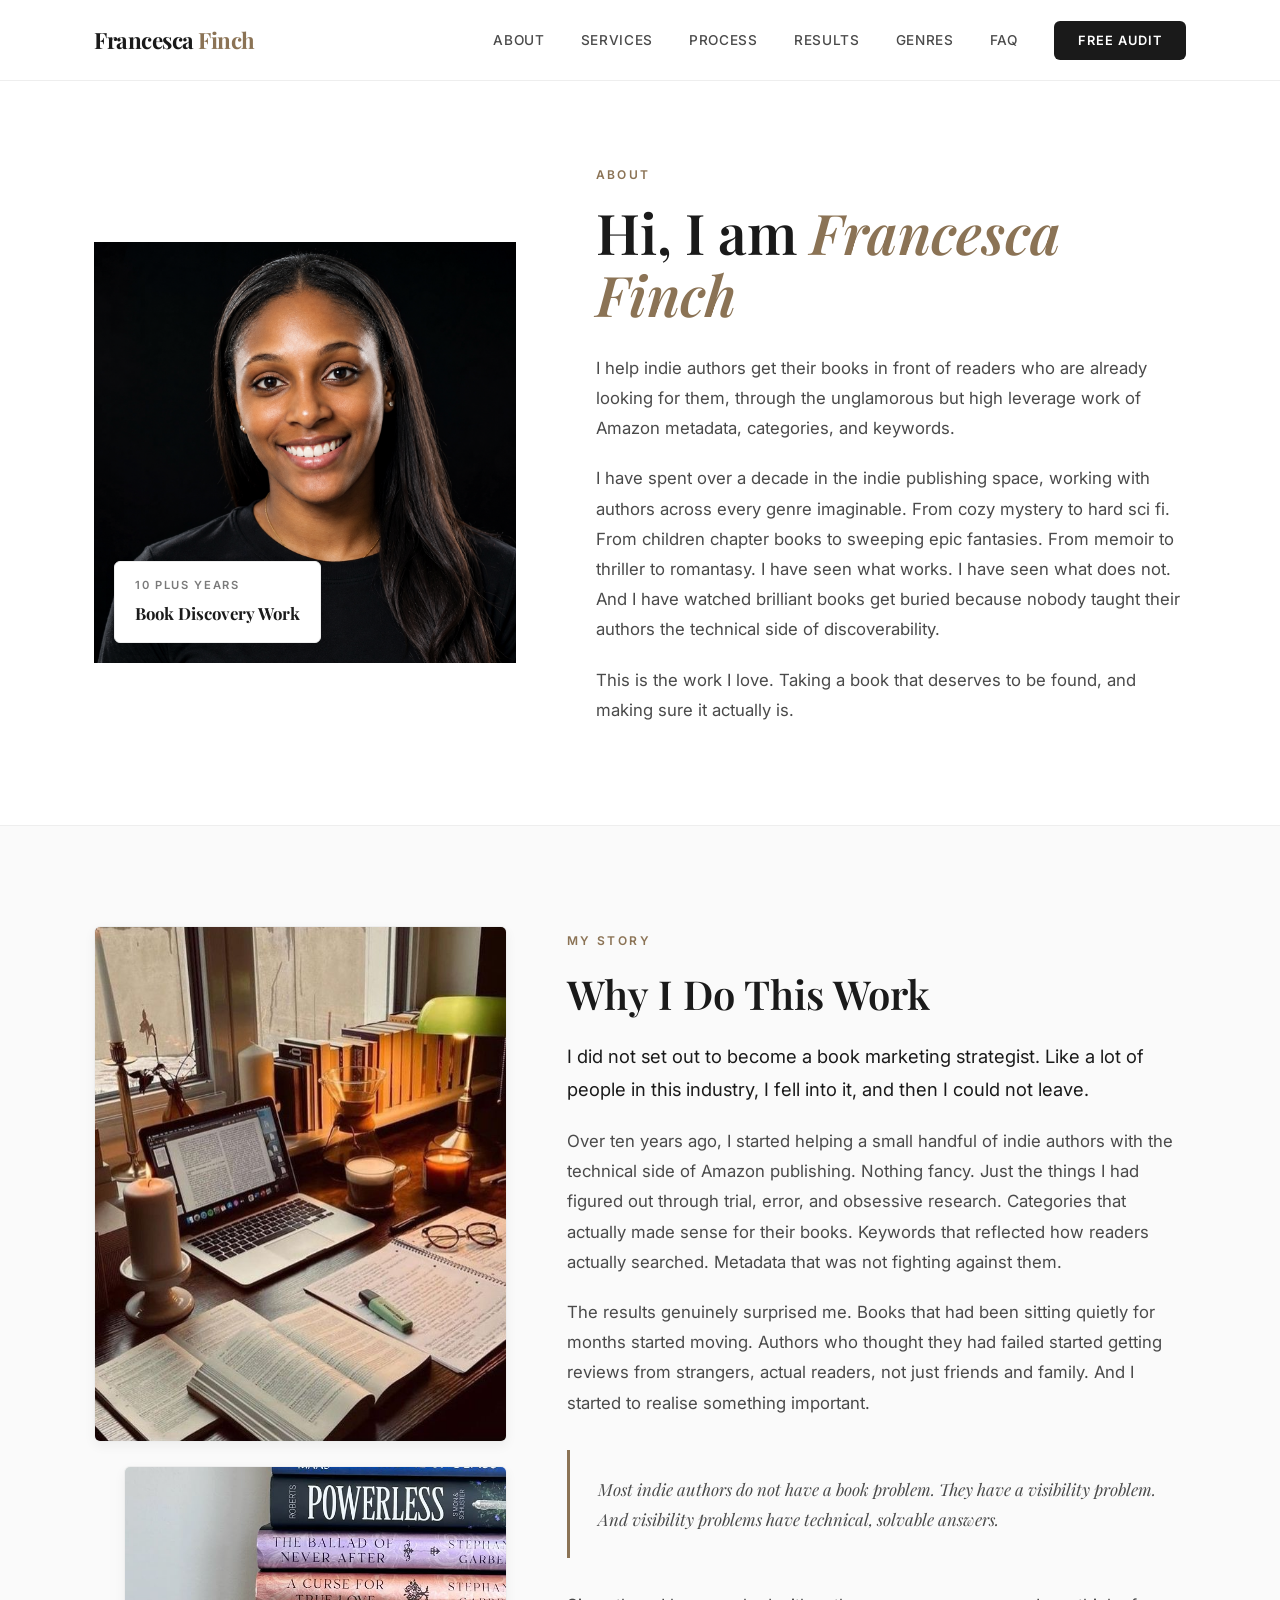
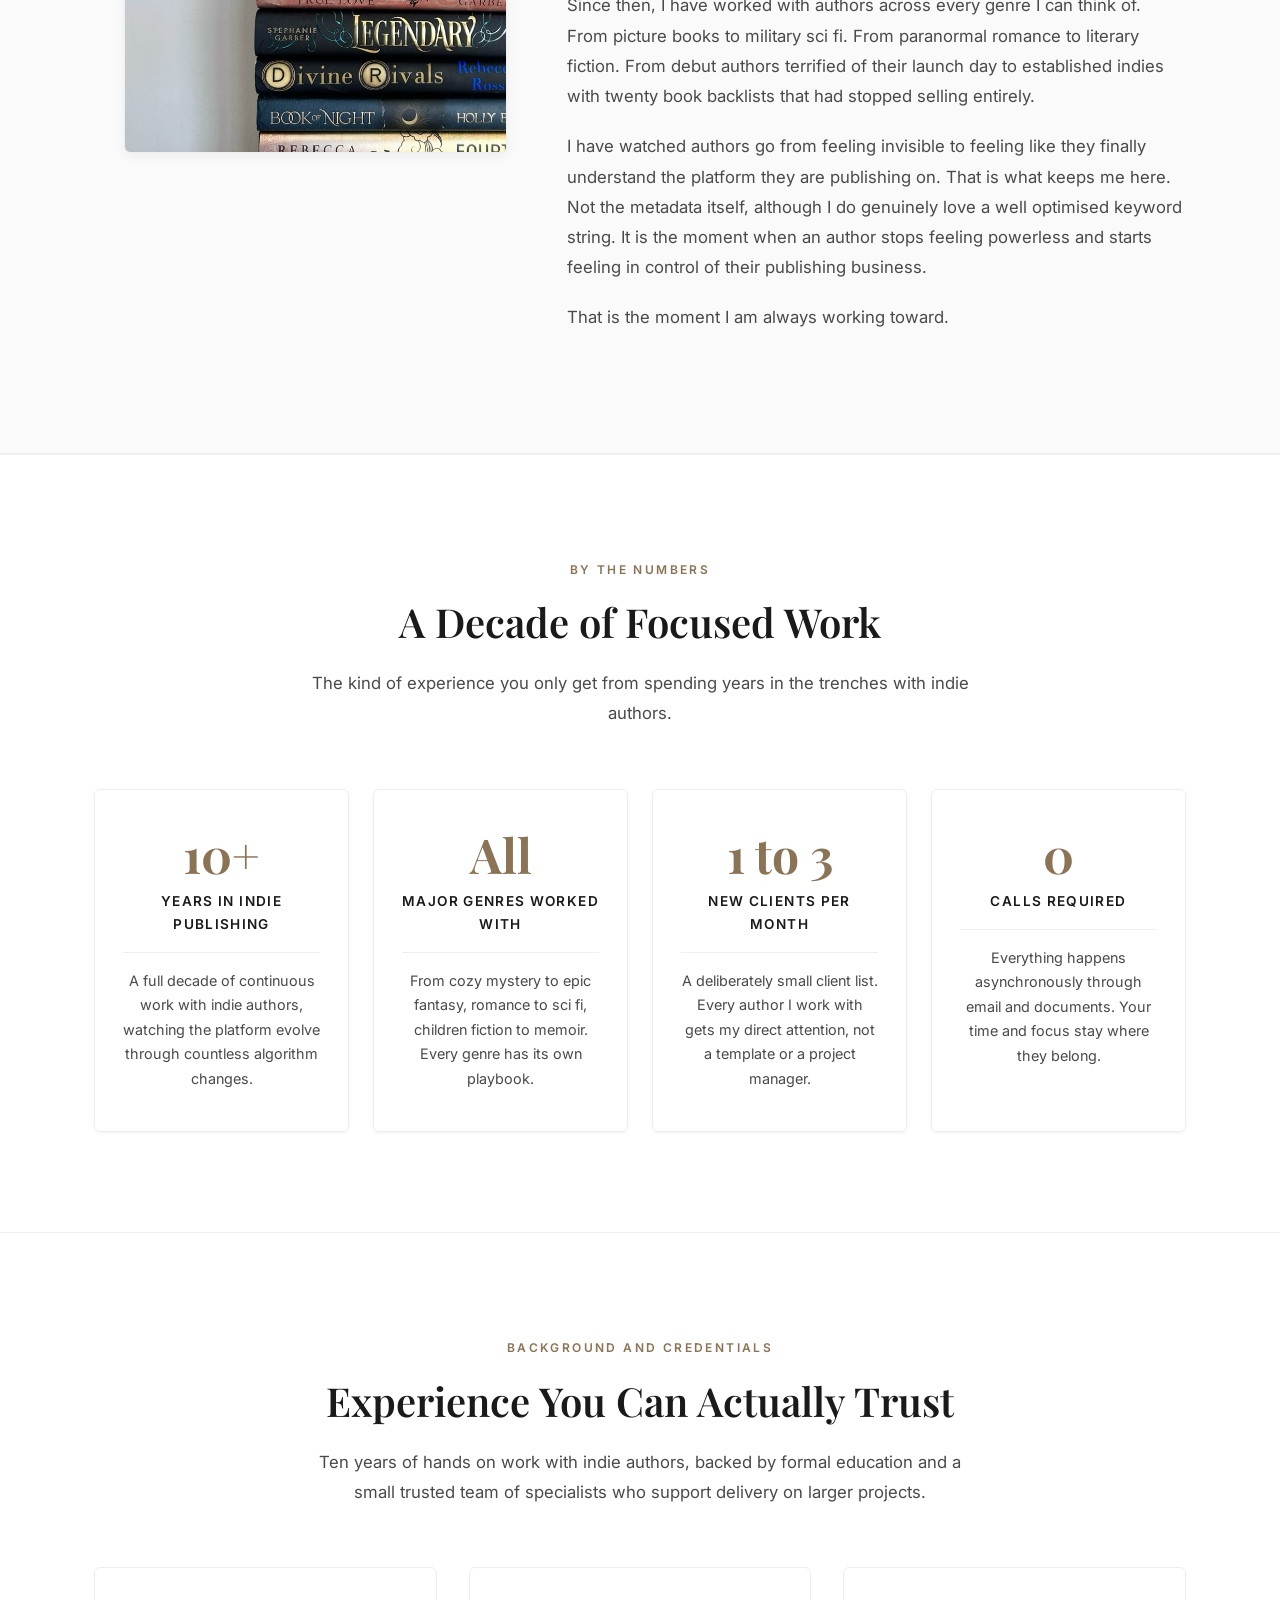
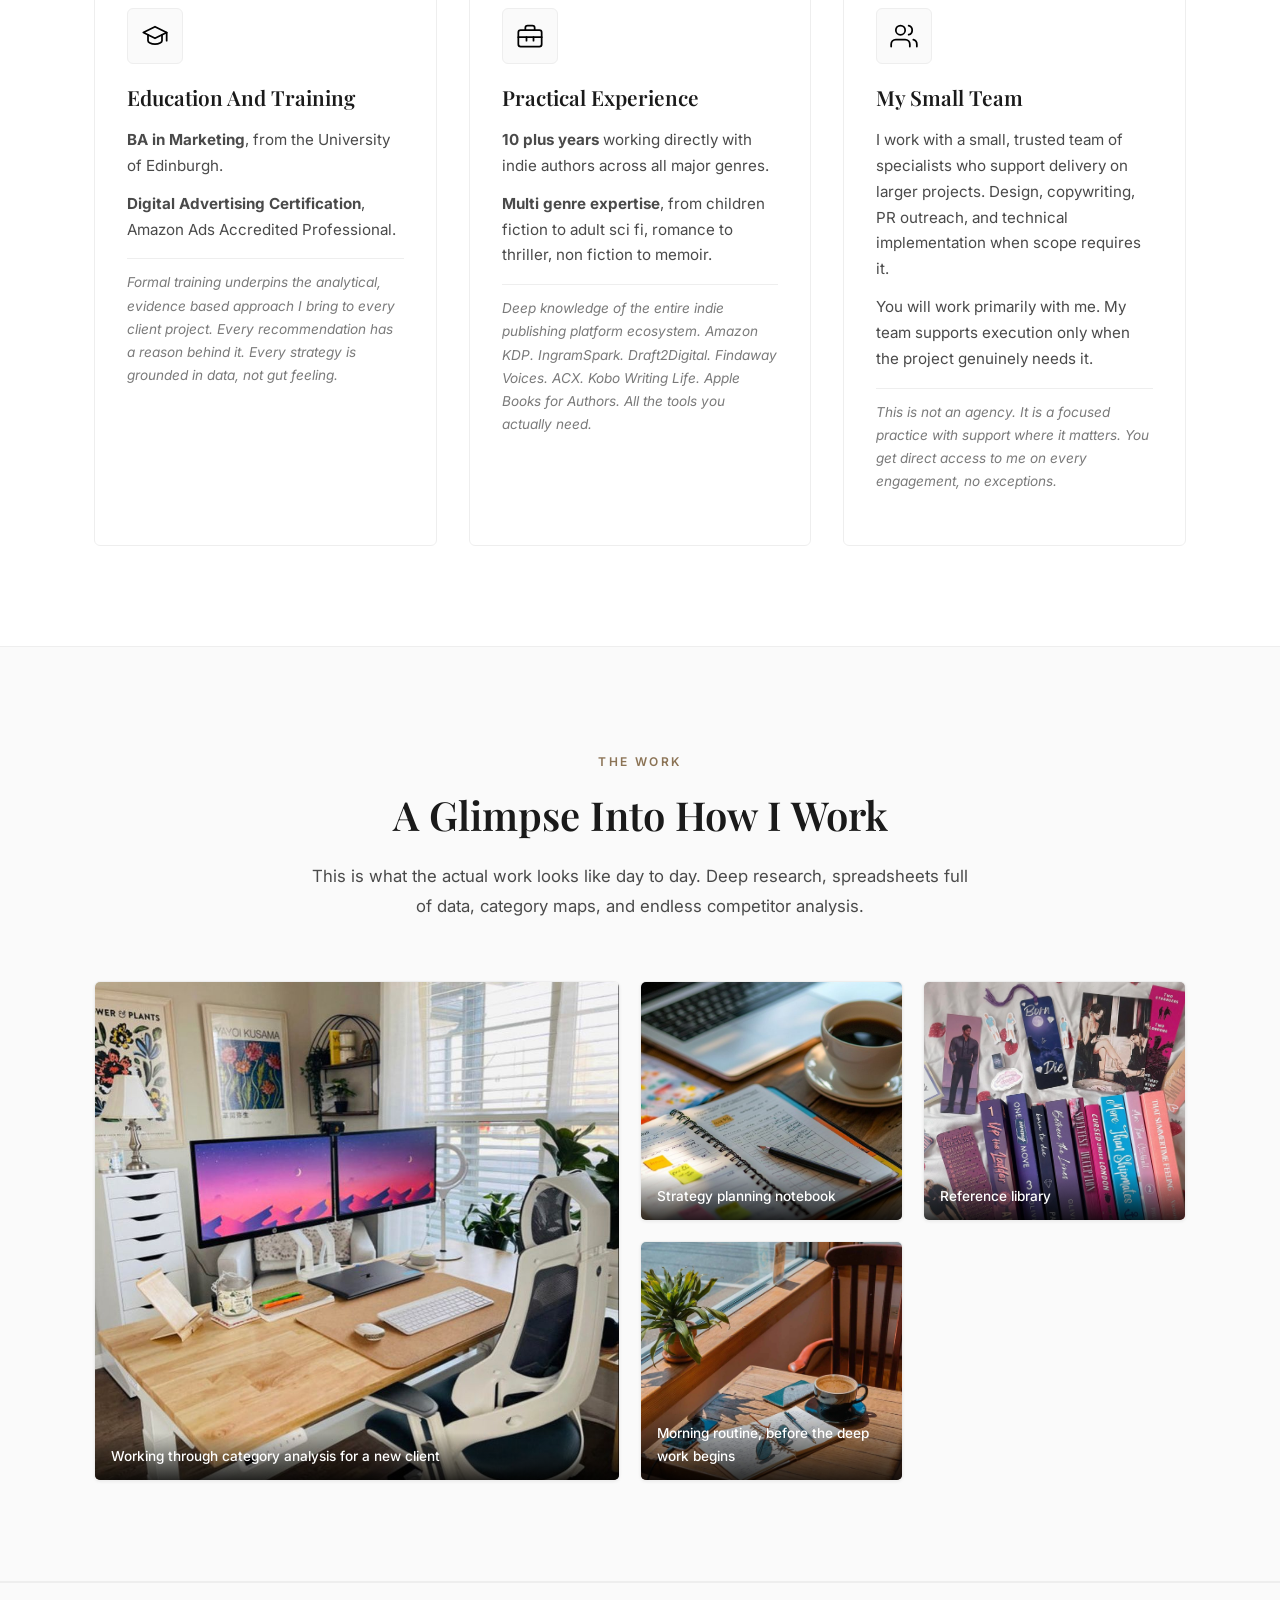
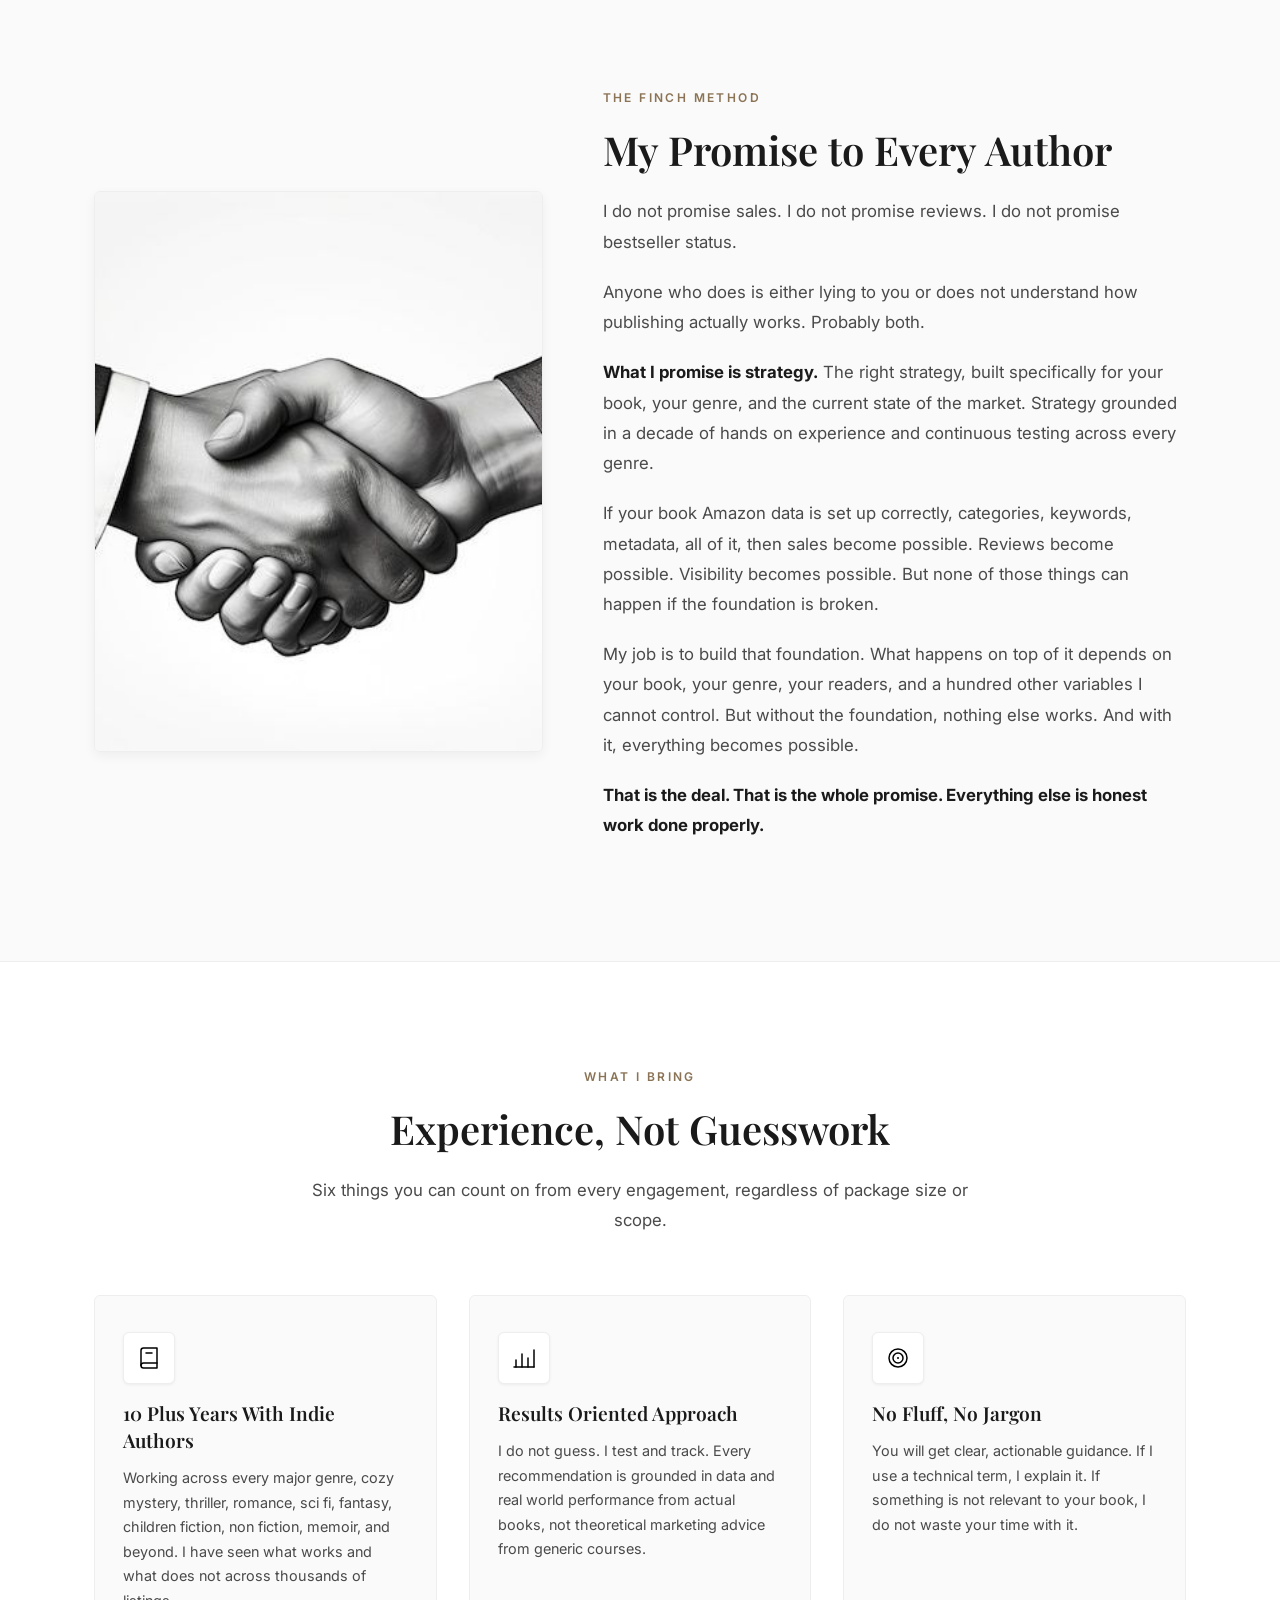
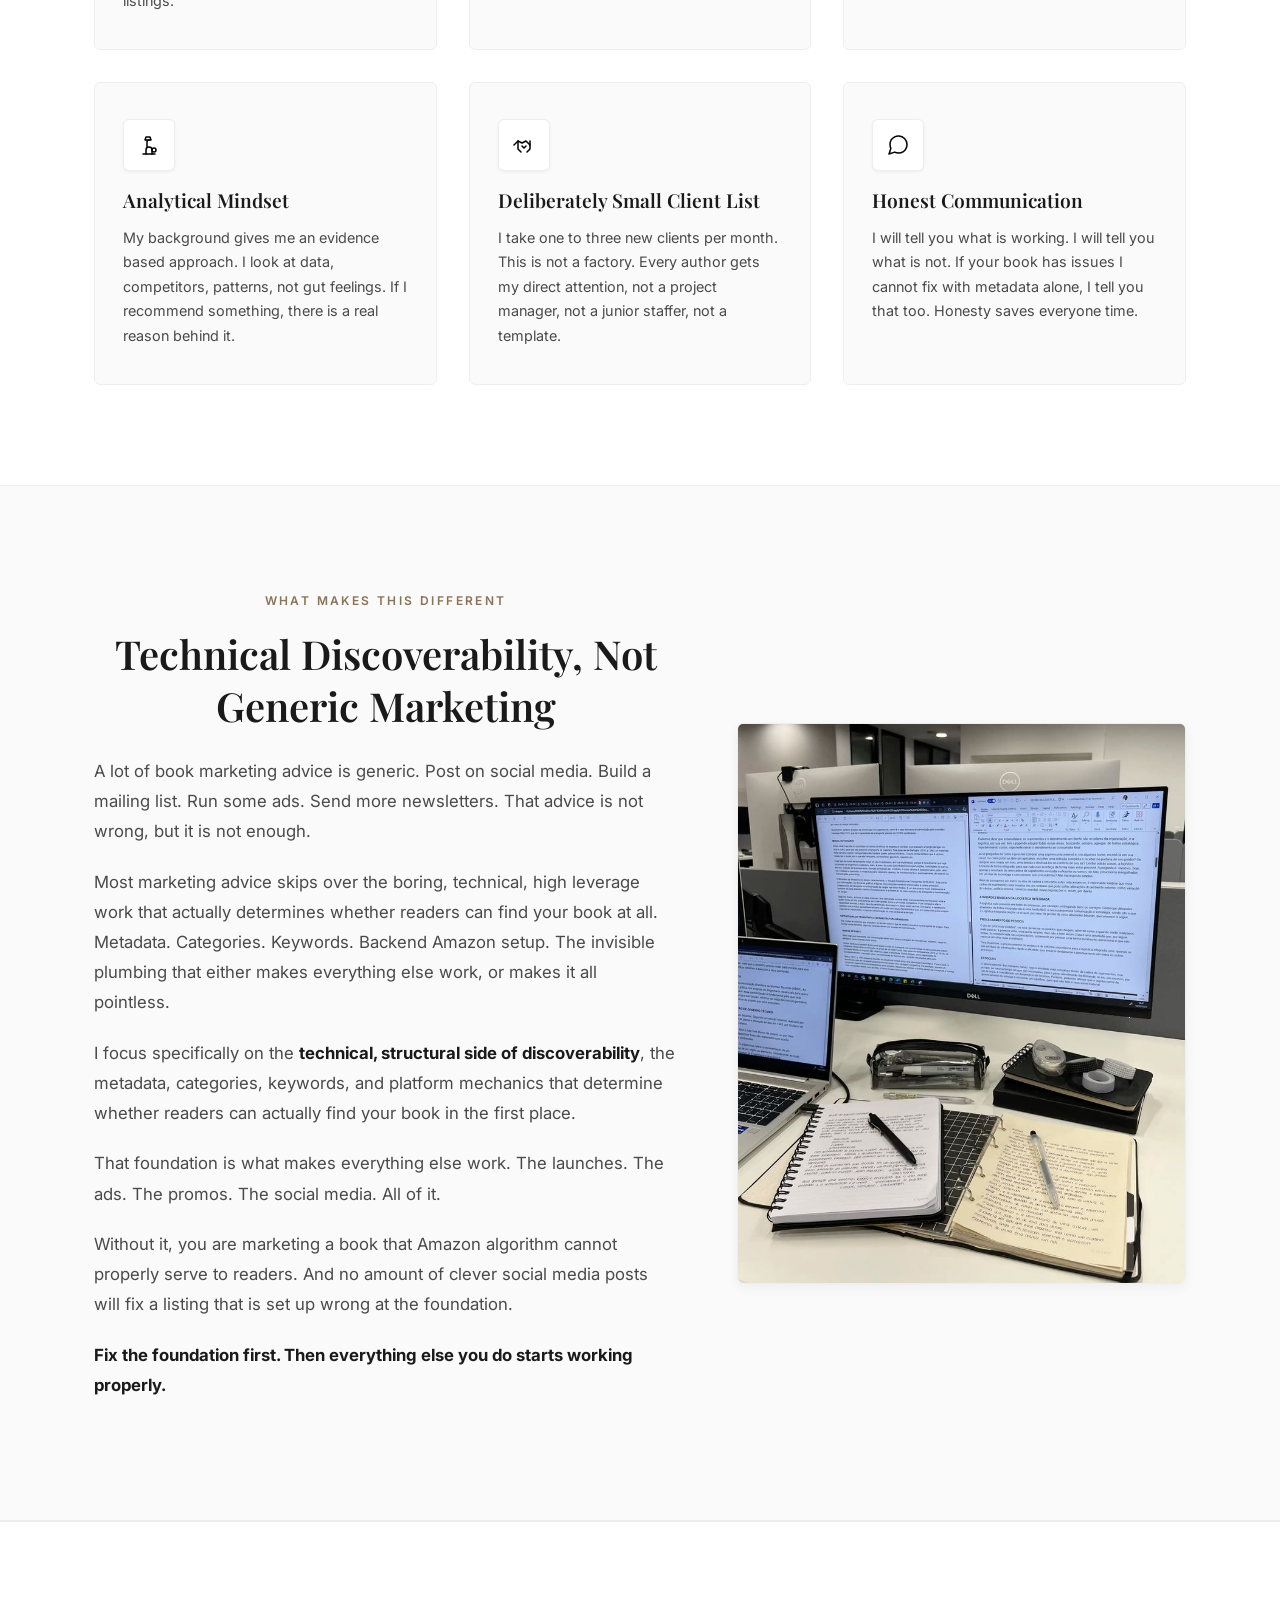
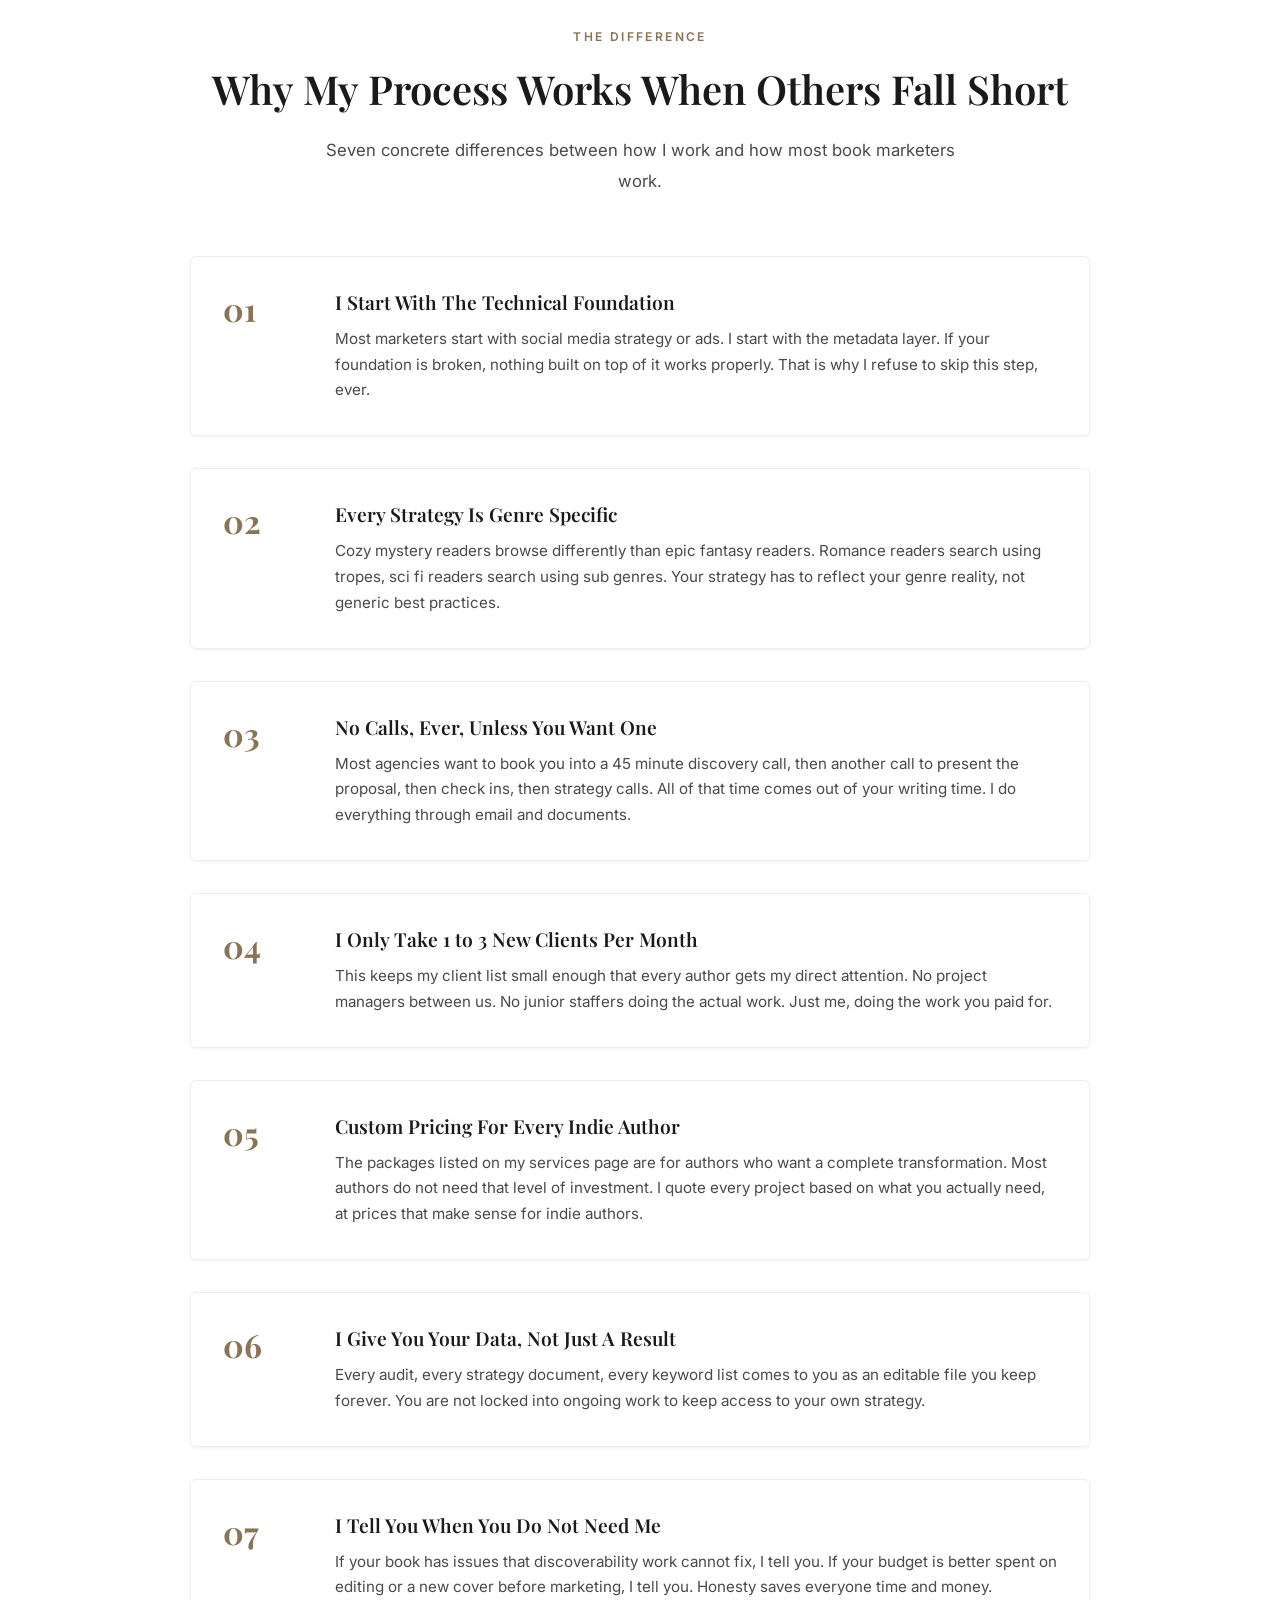
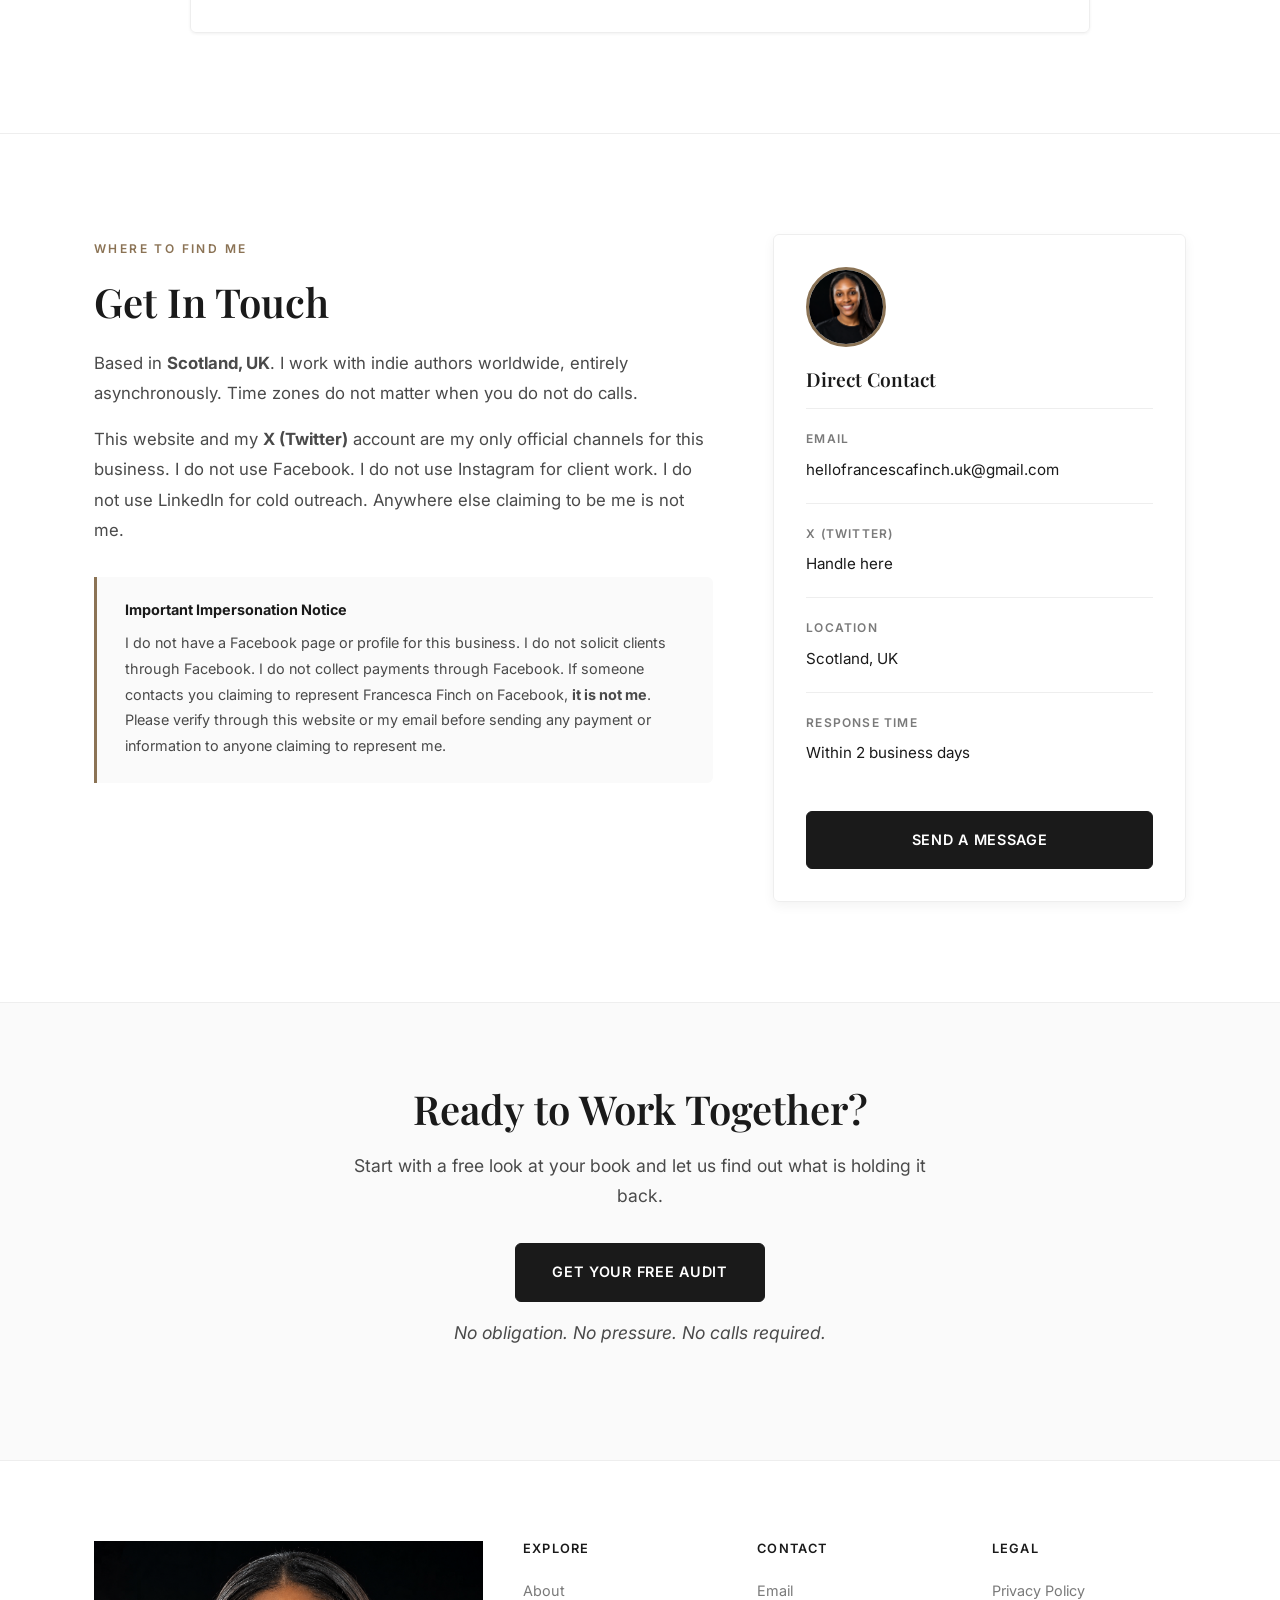
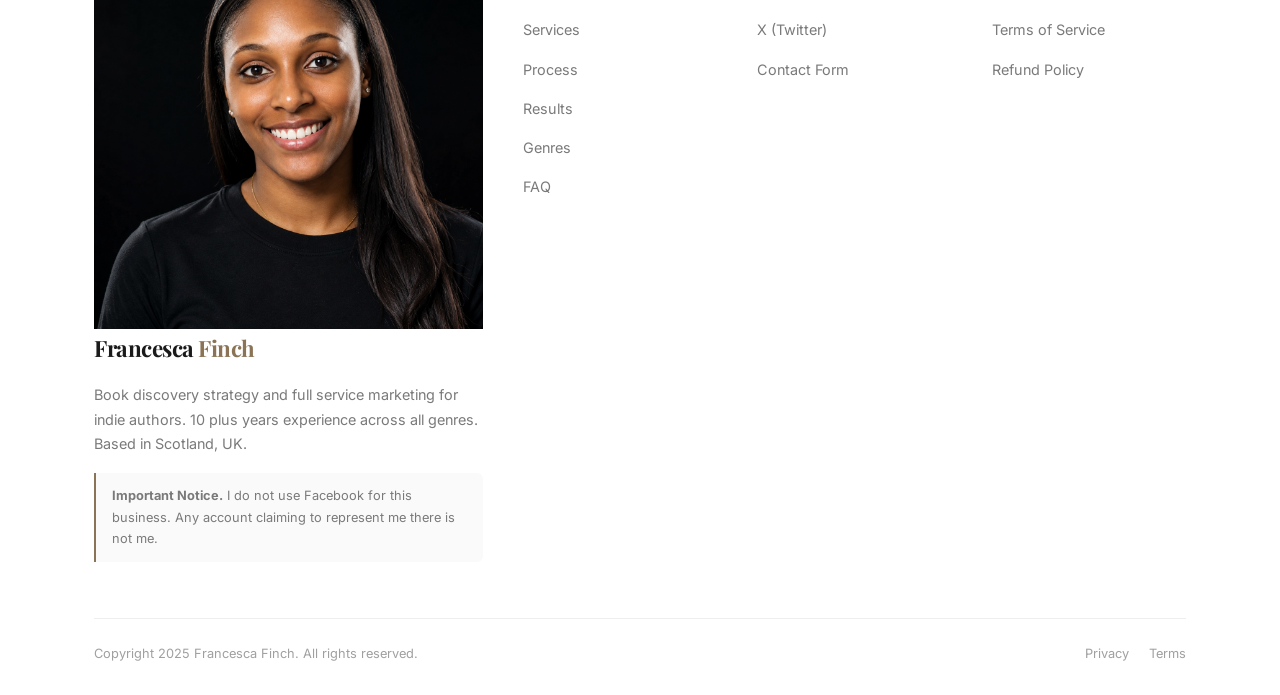
==== commit 9b4397de: "Update about.html" ====
--- a/about.html
+++ b/about.html
@@ -419,7 +419,7 @@
                     <h4>Contact</h4>
                     <ul>
                         <li><a href="mailto:hellofrancescafinch.uk@gmail.com">Email</a></li>
-                        <li><a href="https://twitter.com/" target="_blank" rel="noopener">X (Twitter)</a></li>
+                        <li><a href="https://x.com/francesafinch" target="_blank" rel="noopener">X (Twitter)</a></li>
                         <li><a href="contact.html">Contact Form</a></li>
                     </ul>
                 </div>
@@ -442,4 +442,4 @@
     <script src="script.js"></script>
 
 </body>
-</html>+</html>
--- a/styles.css
+++ b/styles.css
@@ -2505,20 +2505,21 @@
         height: 72px;
     }
 
-    .nav__links {
-        display: none;
-        position: fixed;
-        top: 72px;
-        left: 0;
-        right: 0;
-        bottom: 0;
-        background: var(--white);
-        flex-direction: column;
-        align-items: center;
-        justify-content: center;
-        gap: 32px;
-        padding: 40px;
-    }
+.nav__links {
+    display: none;
+    position: fixed;
+    top: 72px;
+    left: 0;
+    right: 0;
+    bottom: 0;
+    background: var(--white);
+    flex-direction: column;
+    align-items: center;
+    justify-content: flex-start;
+    gap: 24px;
+    padding: 40px 40px 80px;
+    overflow-y: auto;
+}
 
     .nav__links.active {
         display: flex;
@@ -4812,3 +4813,13 @@
         gap: 12px;
     }
 }
+
+
+/* MOBILE NAV FIX — force solid background on mobile menu */
+@media (max-width: 768px) {
+    .nav__links.active {
+        background: #FFFFFF !important;
+        background-color: #FFFFFF !important;
+        z-index: 1001 !important;
+    }
+}
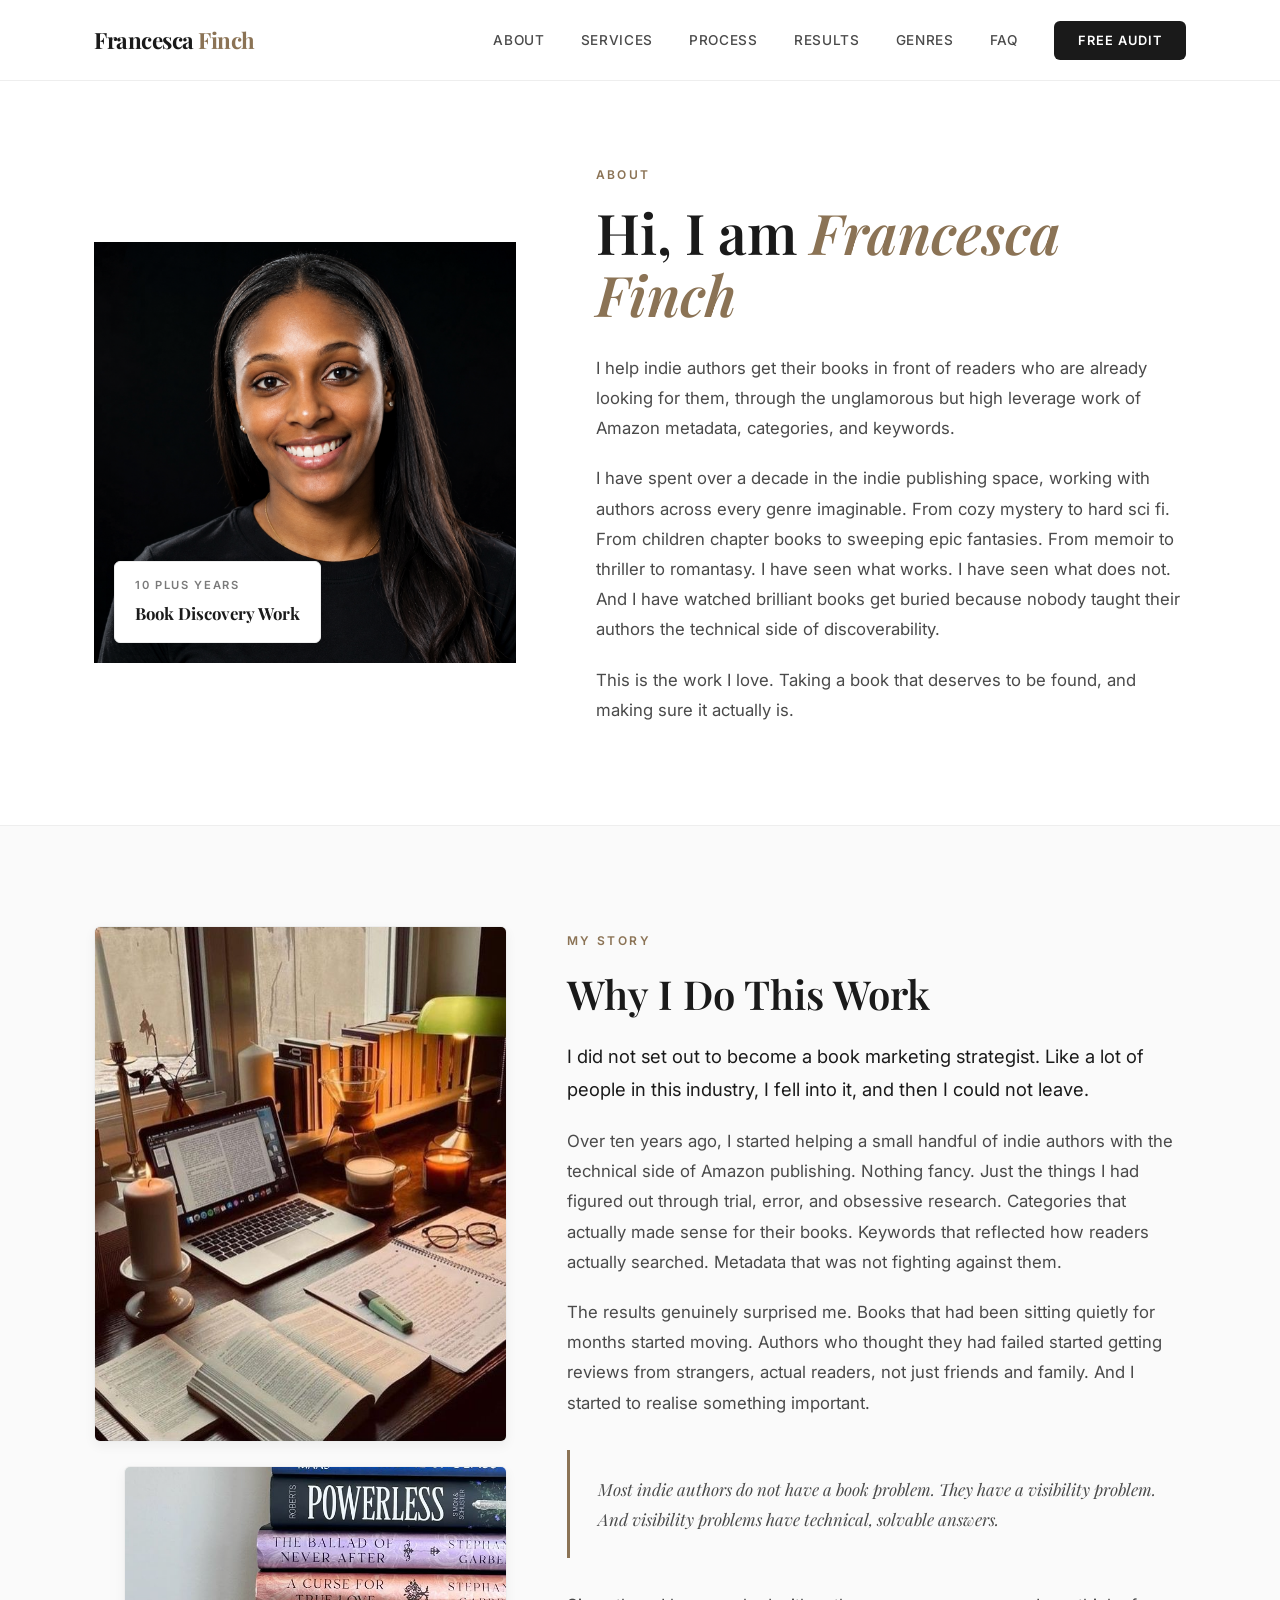
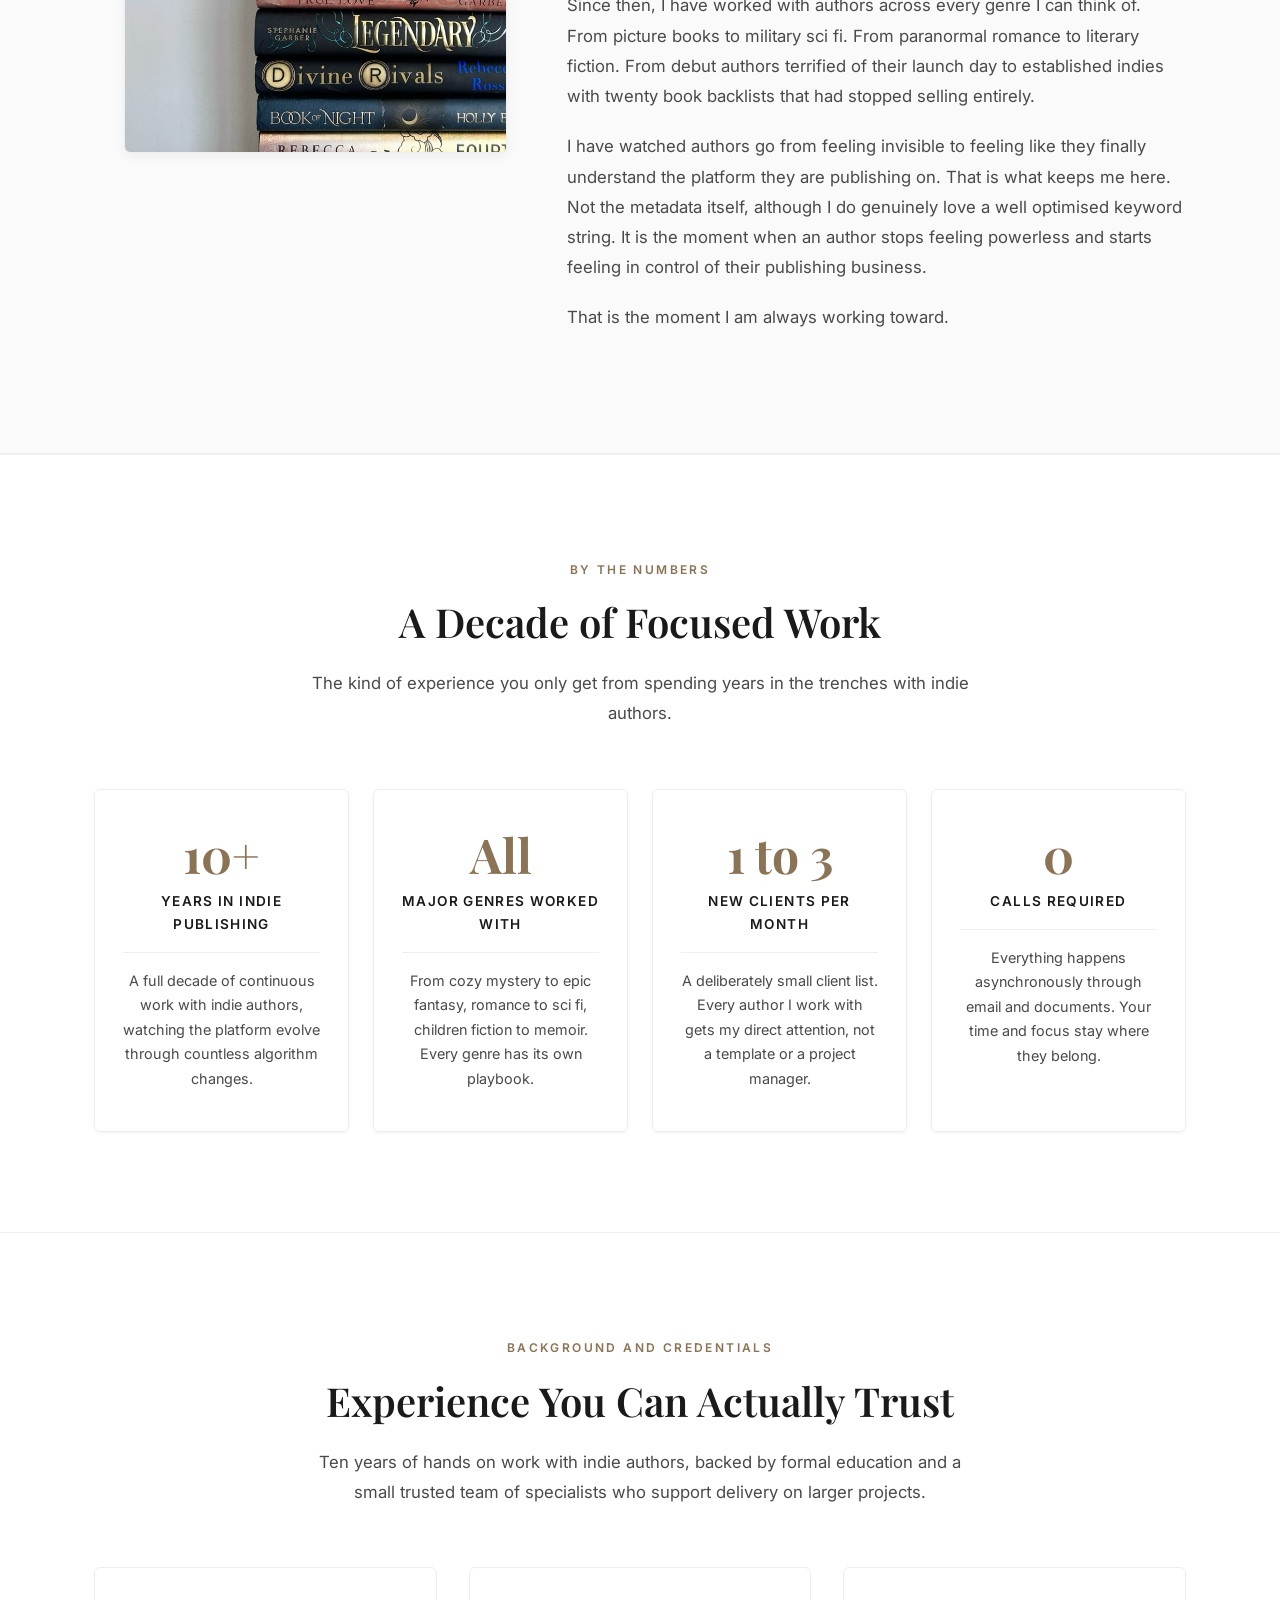
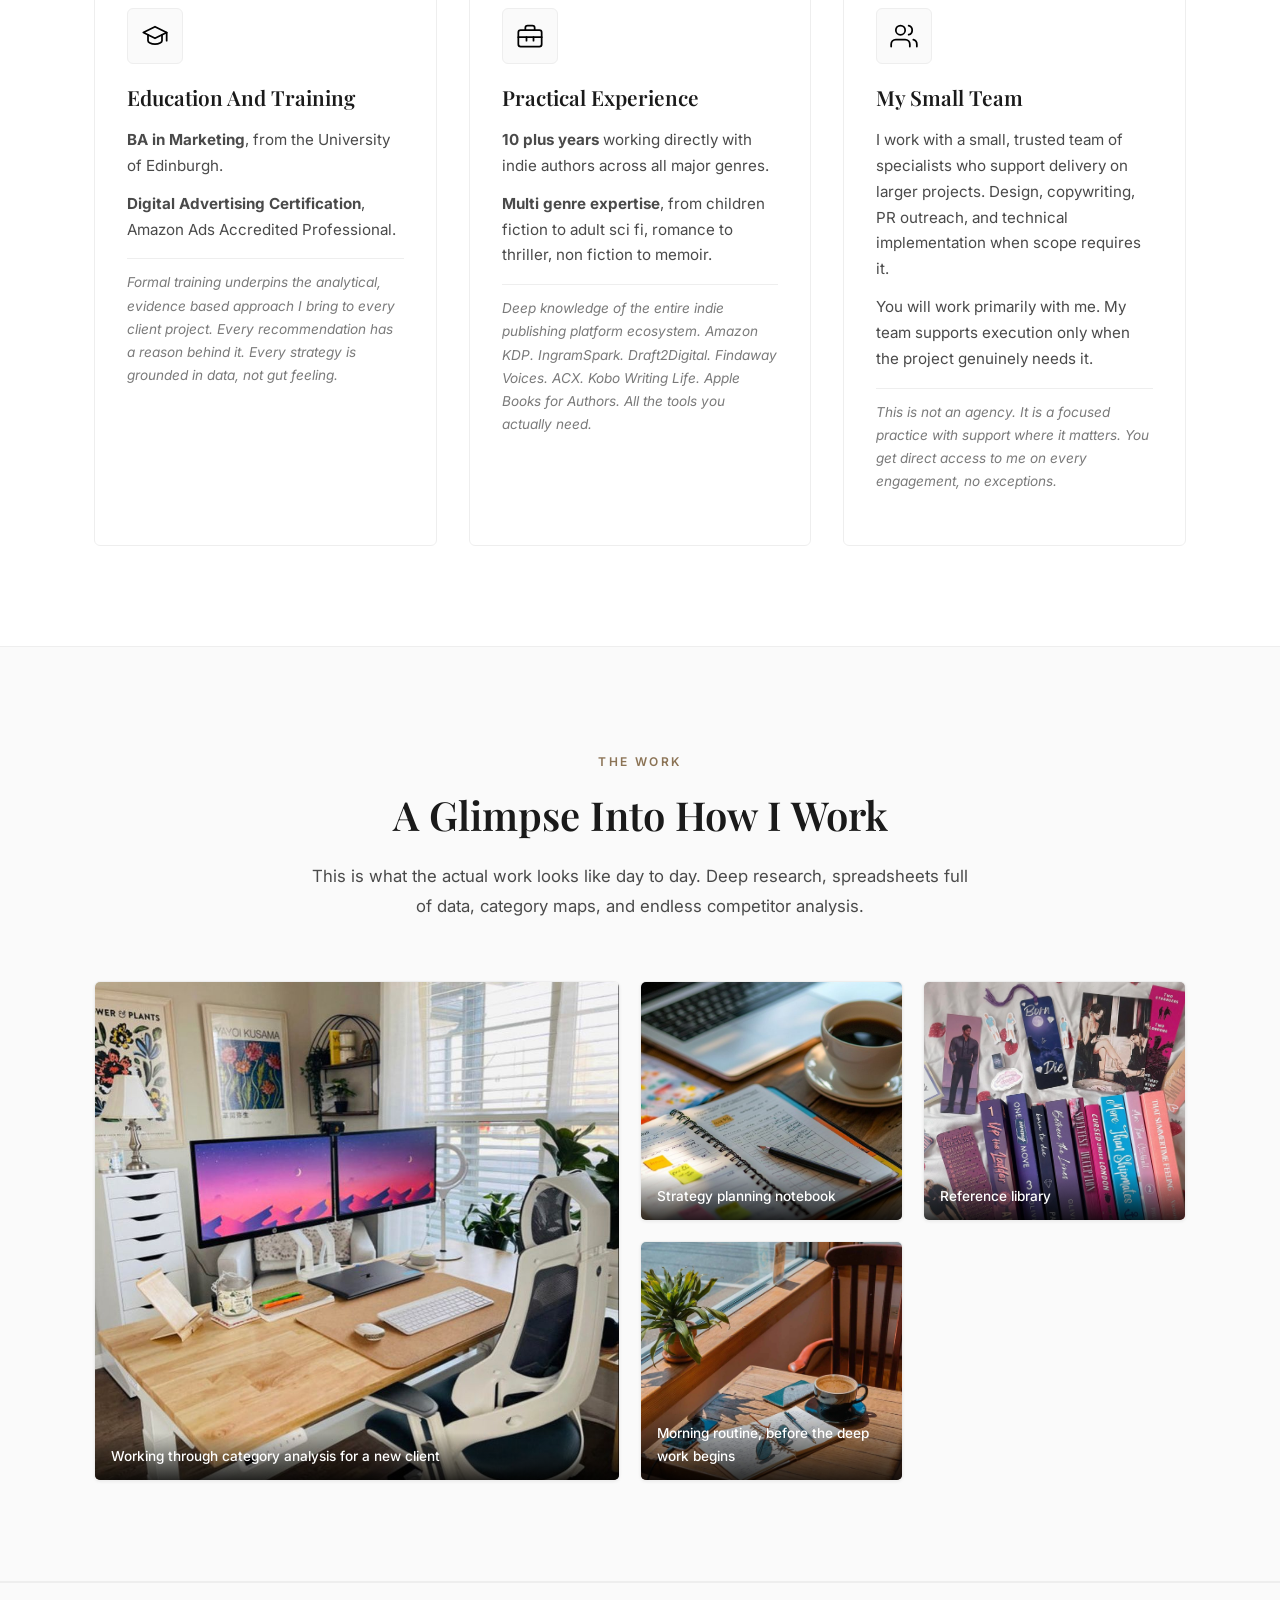
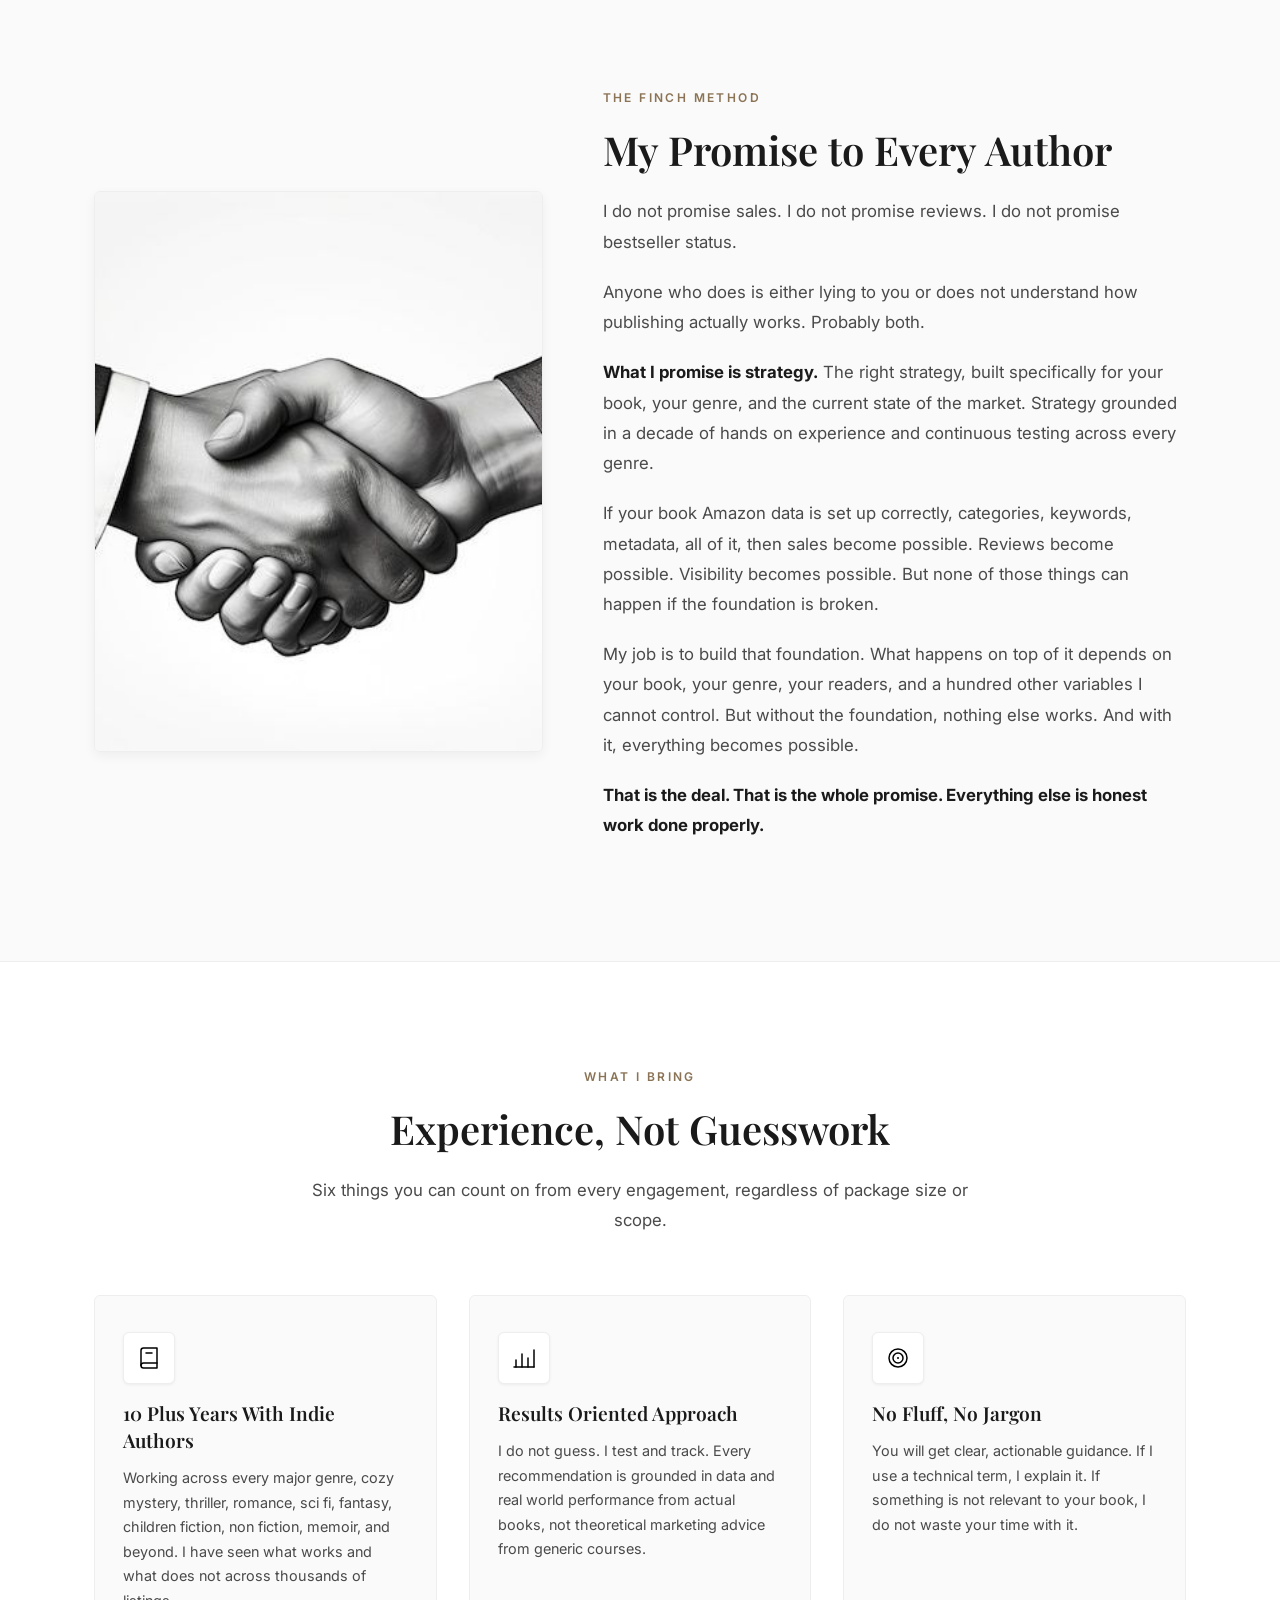
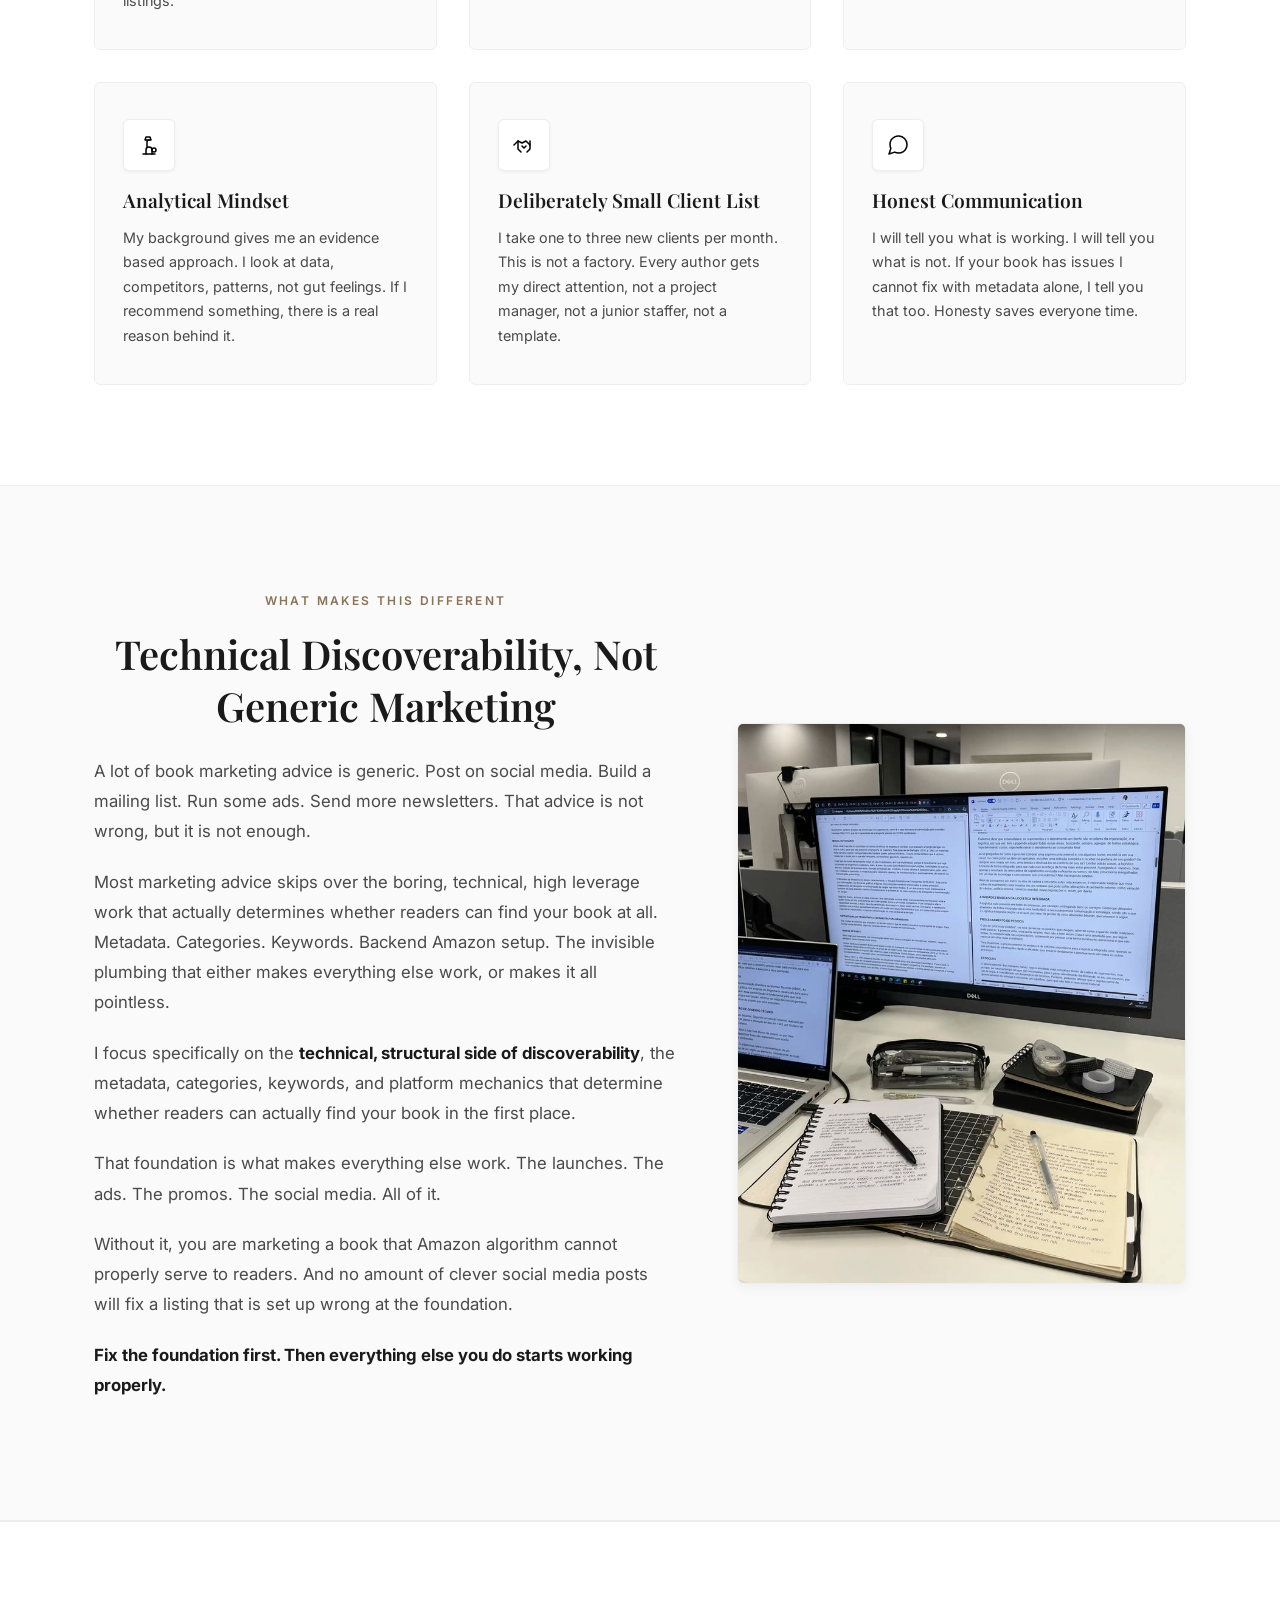
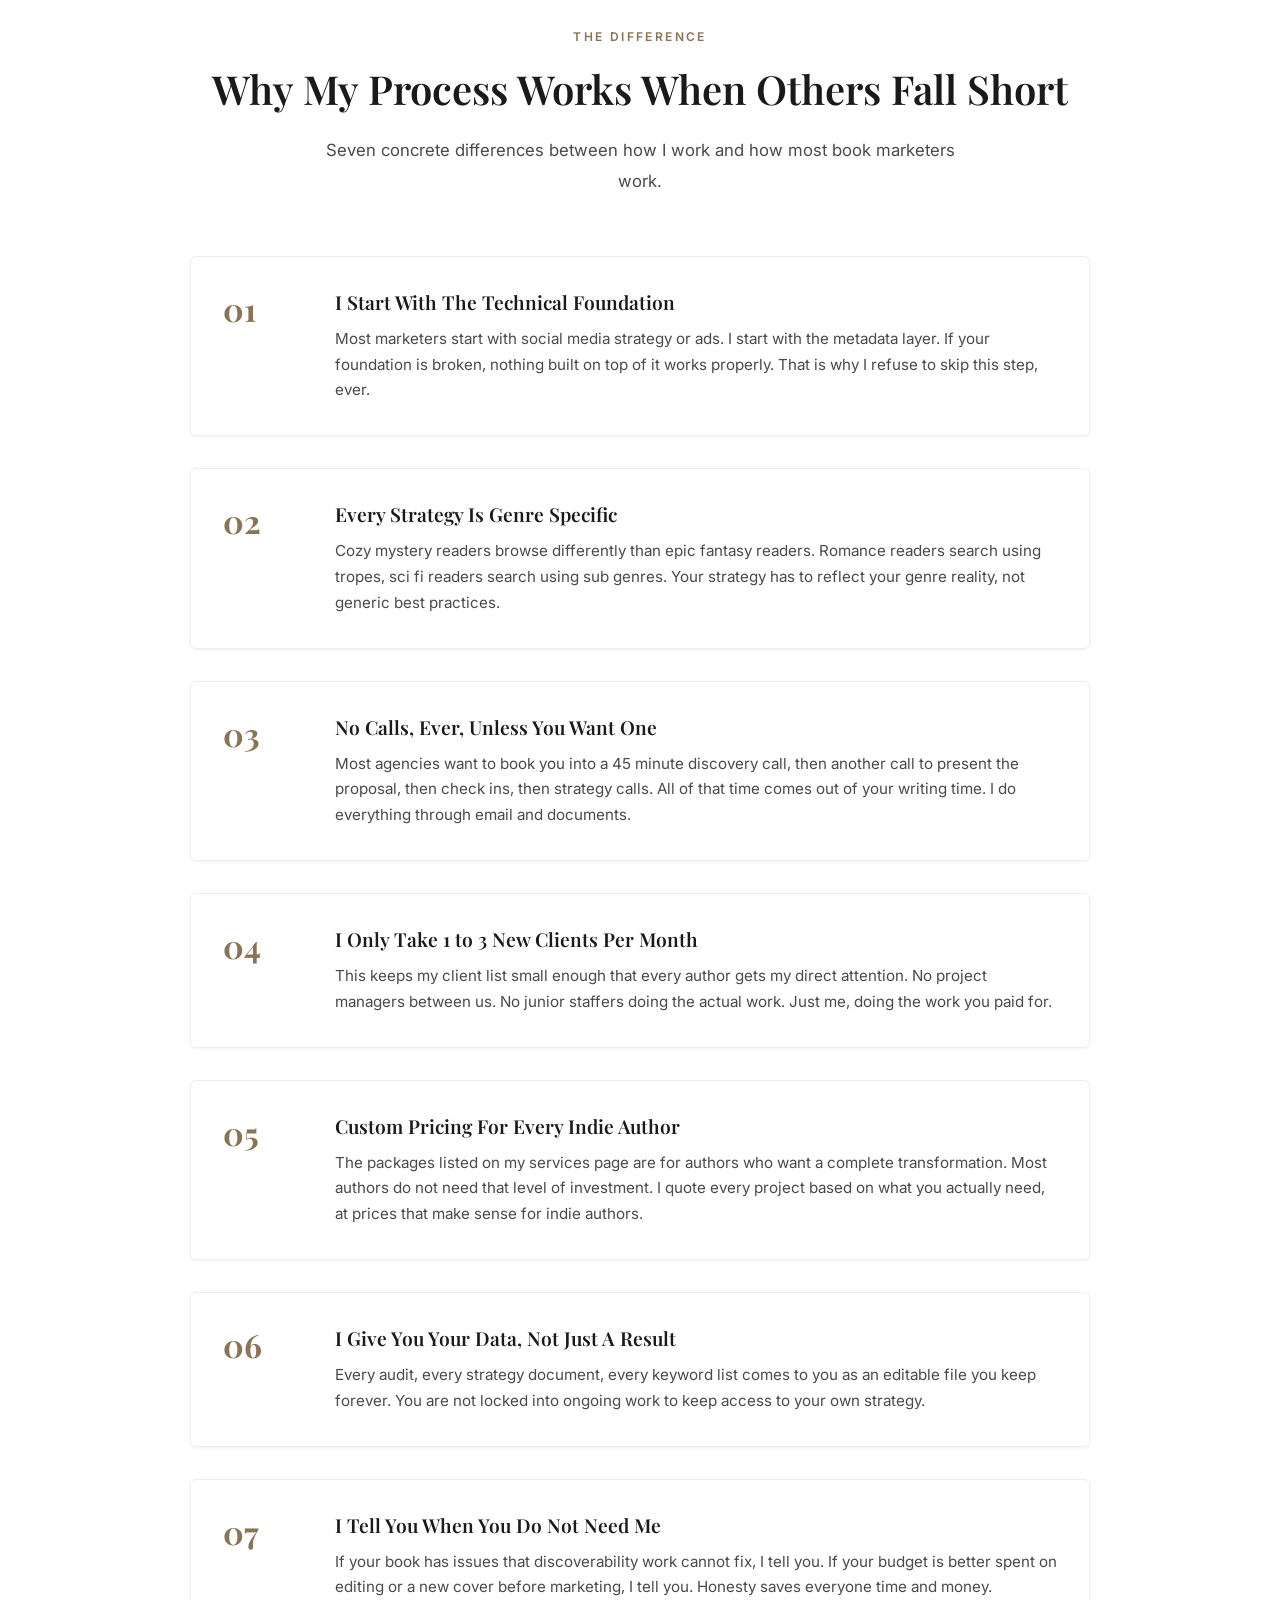
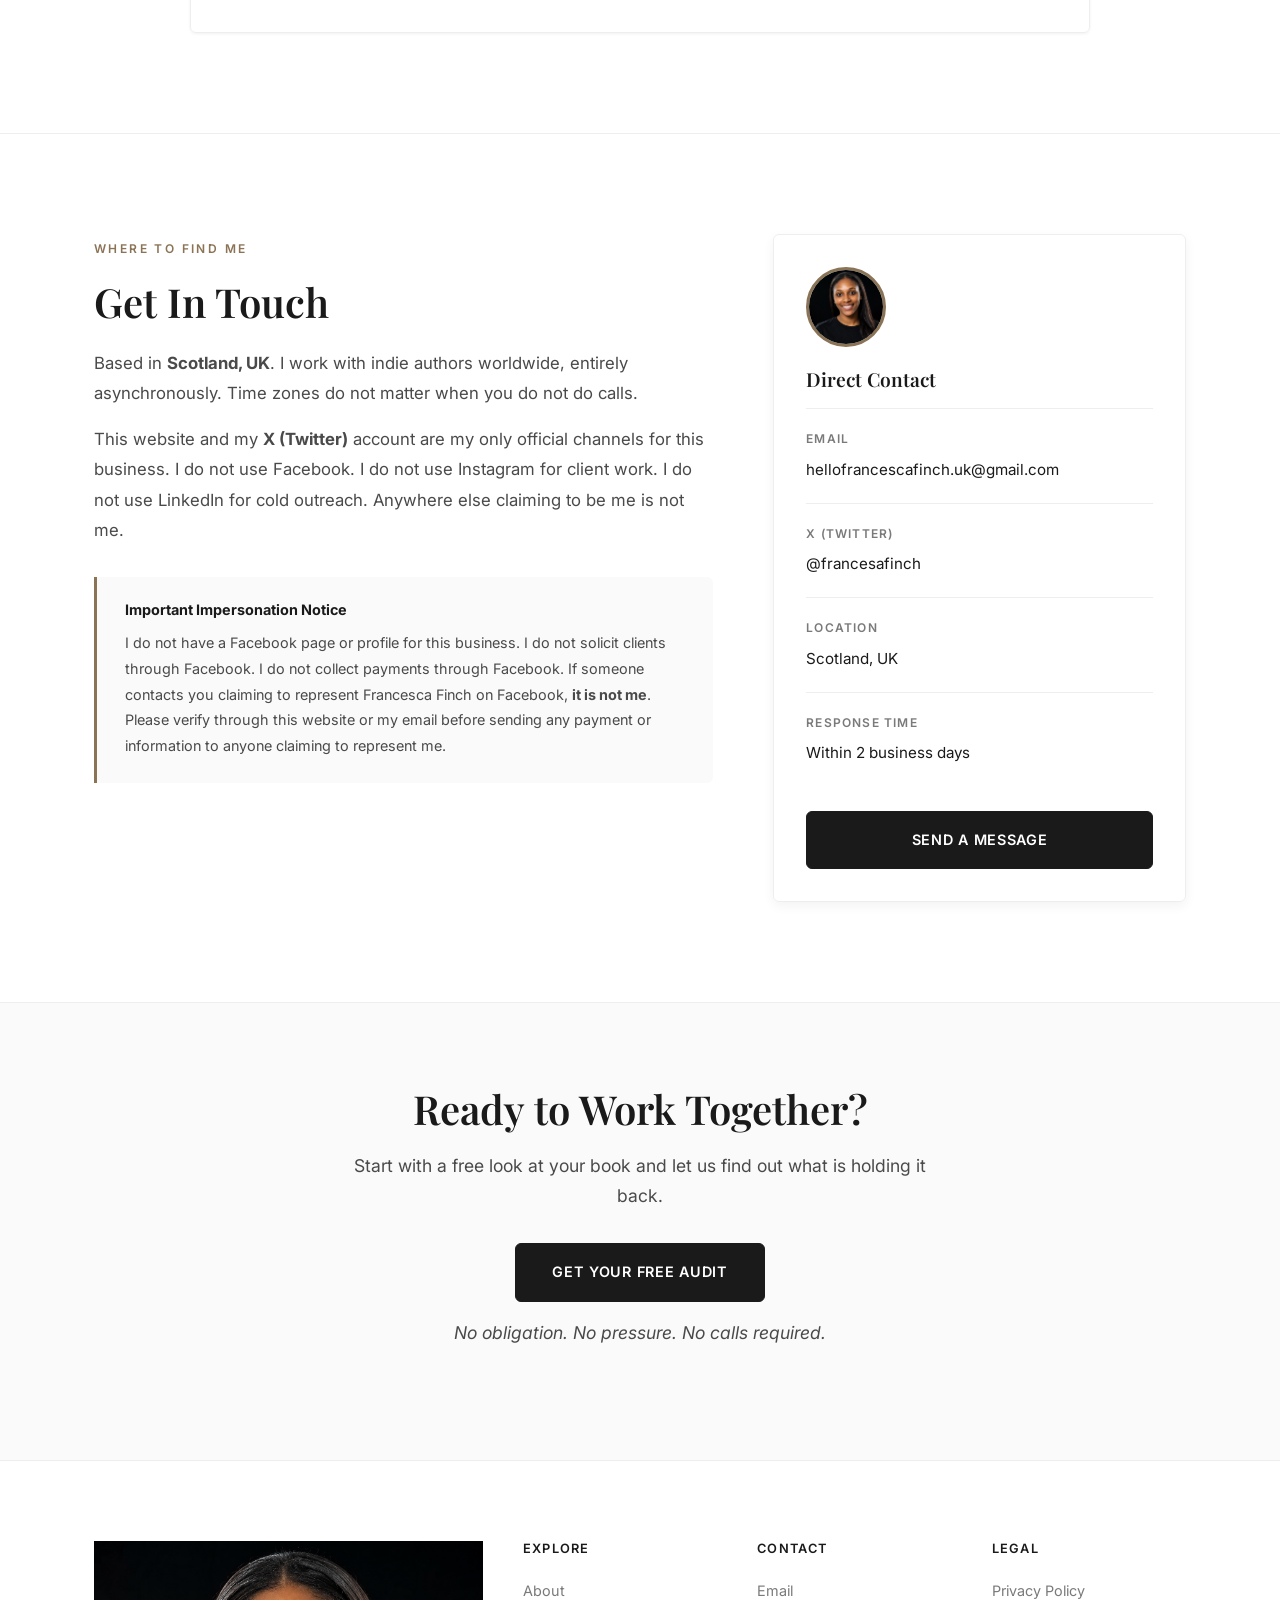
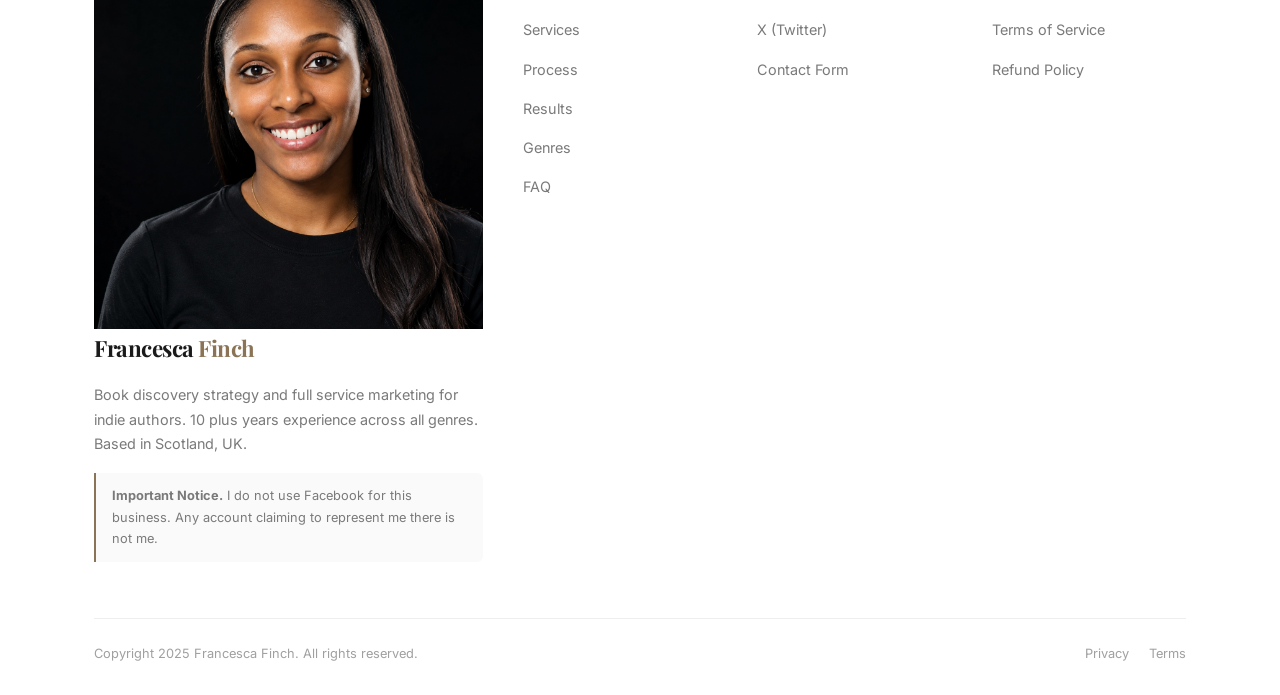
==== commit bfe8b1d0: "Update about.html" ====
--- a/about.html
+++ b/about.html
@@ -366,7 +366,7 @@
                     </div>
                     <div class="about-where__contact-item">
                         <span>X (Twitter)</span>
-                        <a href="https://twitter.com/" target="_blank" rel="noopener">Handle here</a>
+                        <a href="https://x.com/francesafinch/" target="_blank" rel="noopener">@francesafinch</a>
                     </div>
                     <div class="about-where__contact-item">
                         <span>Location</span>
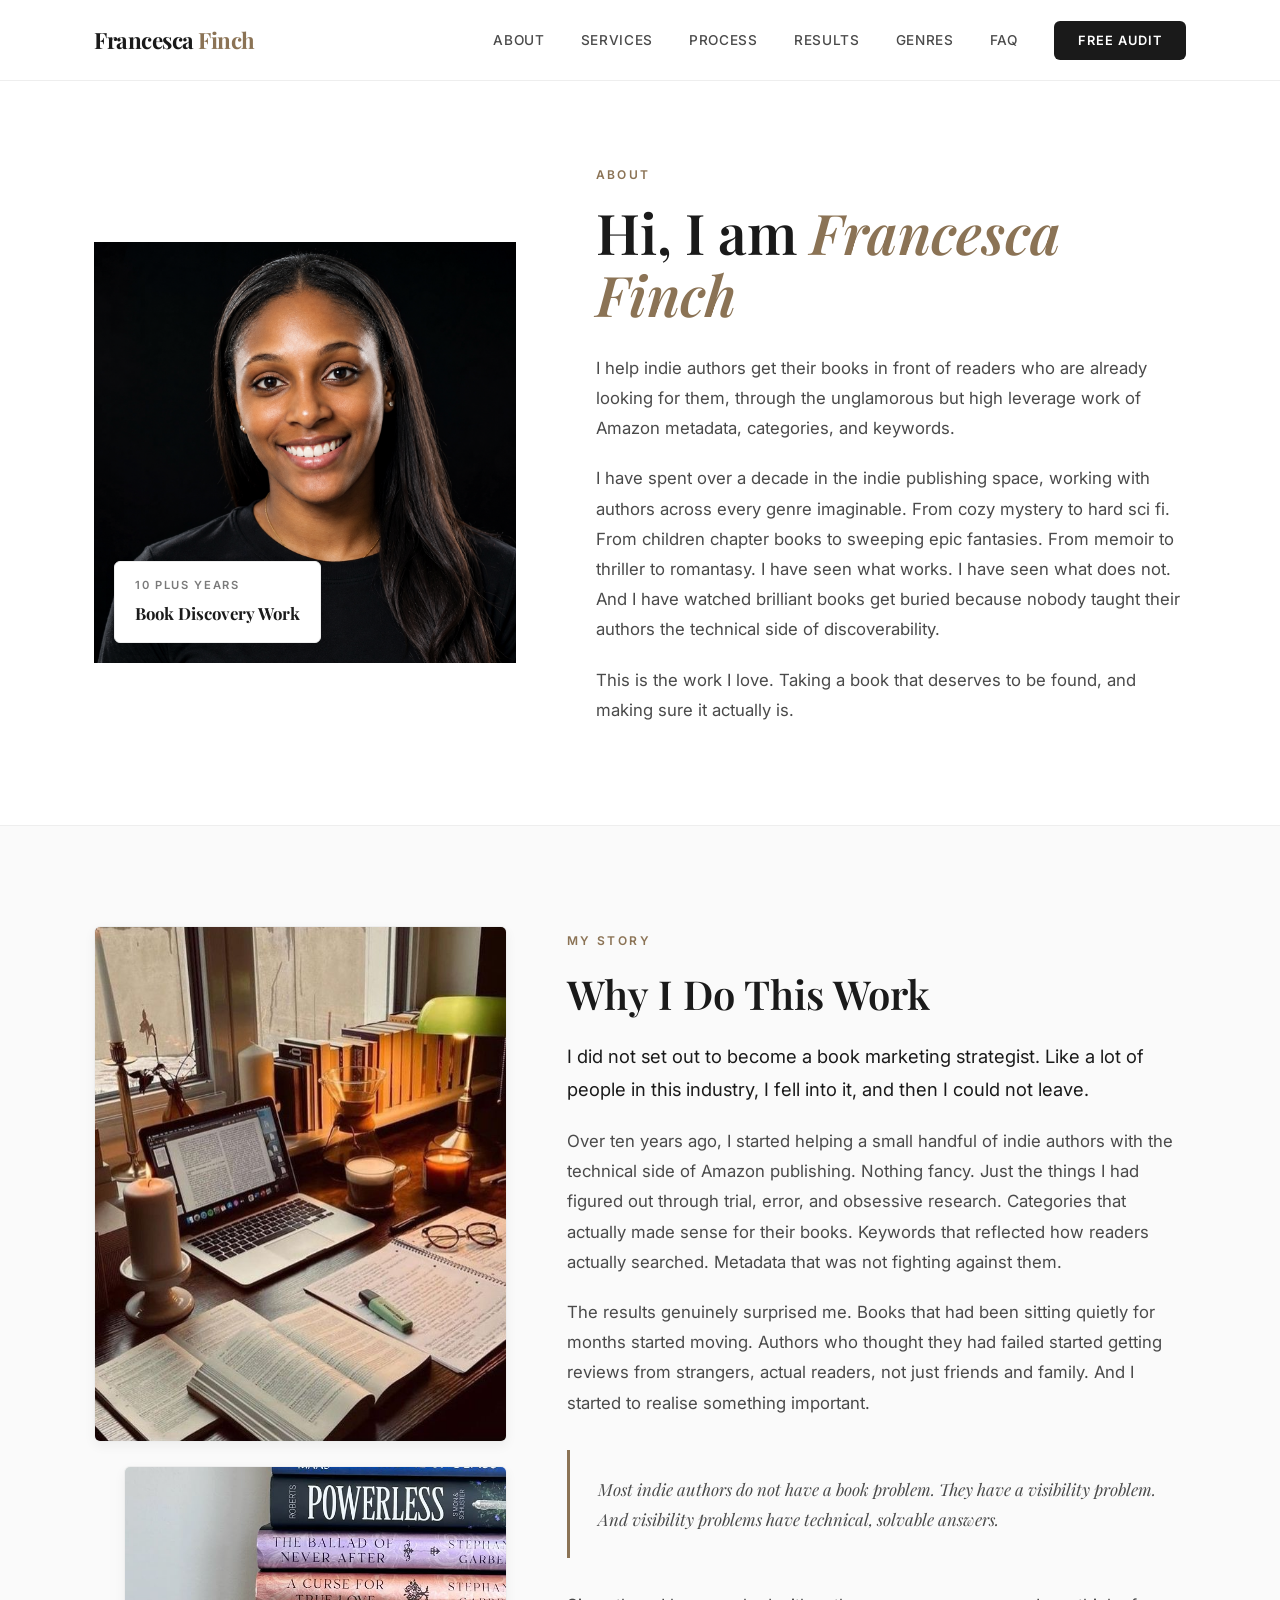
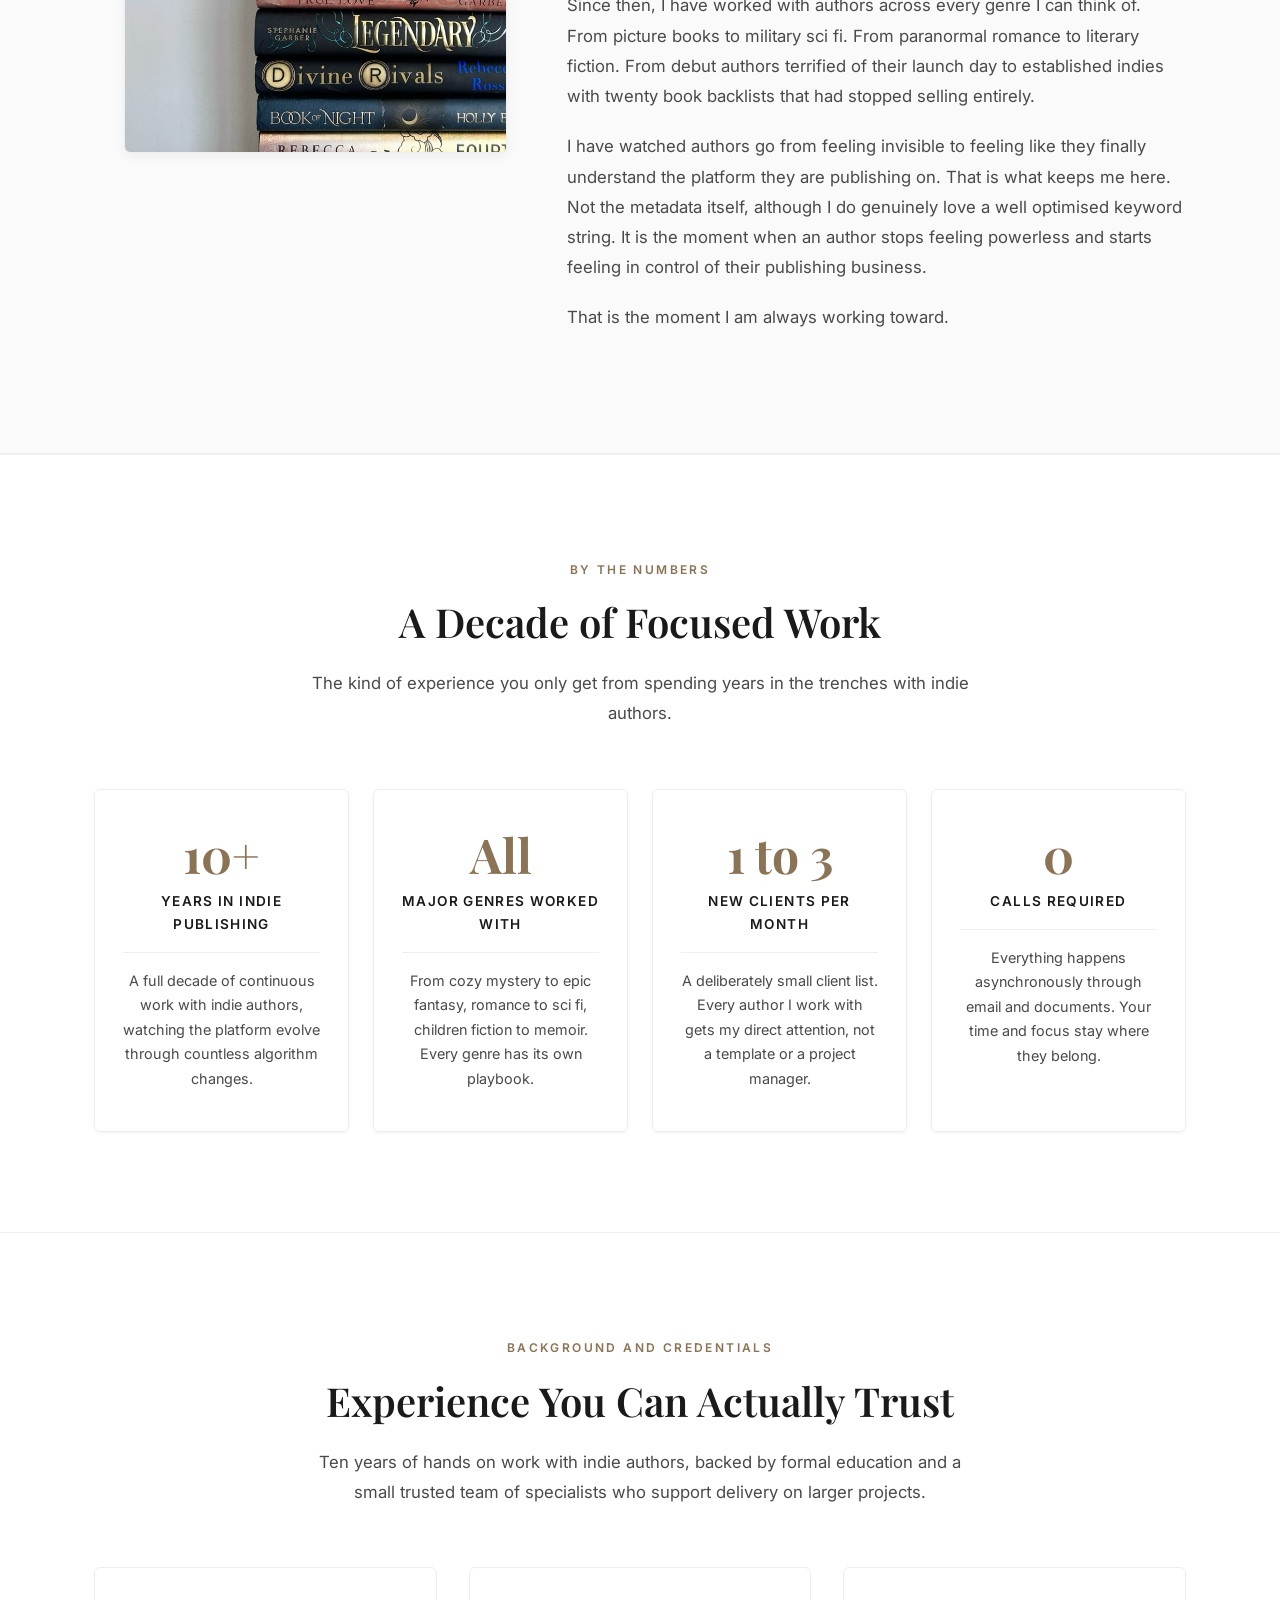
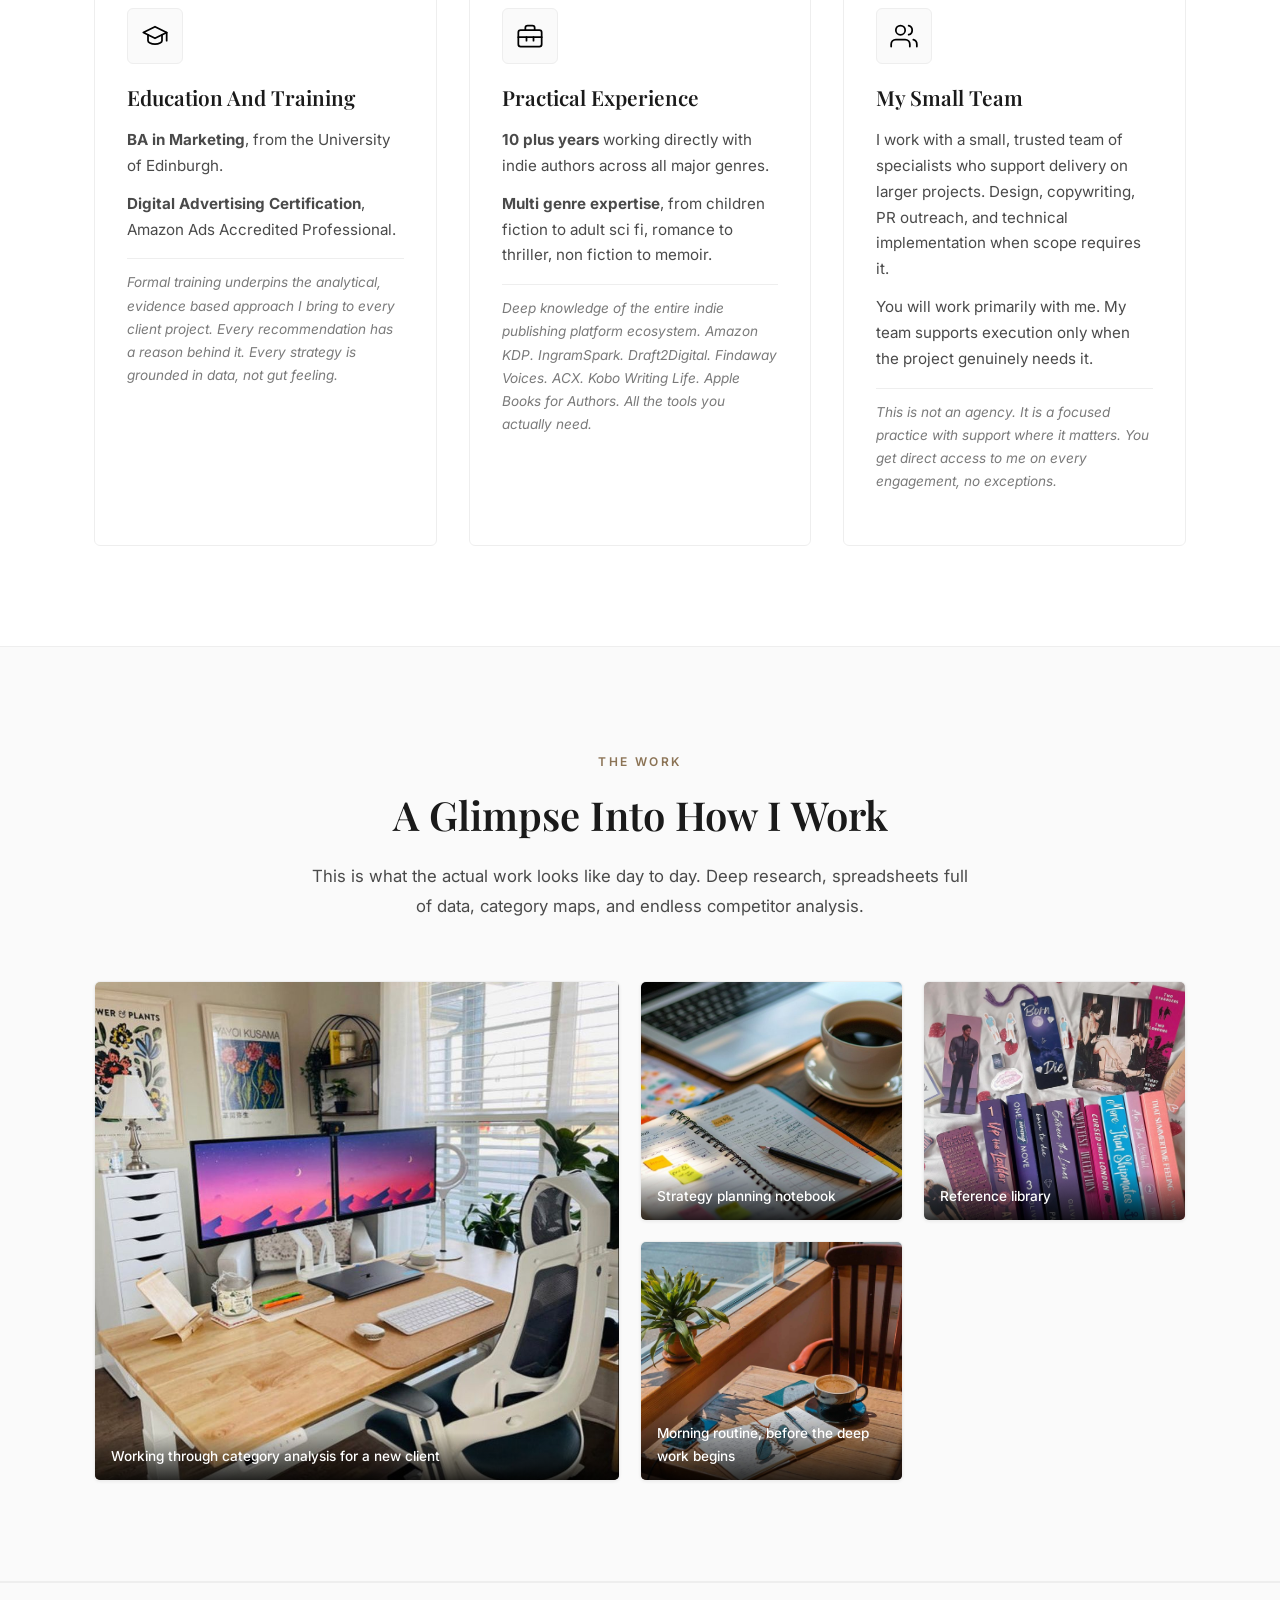
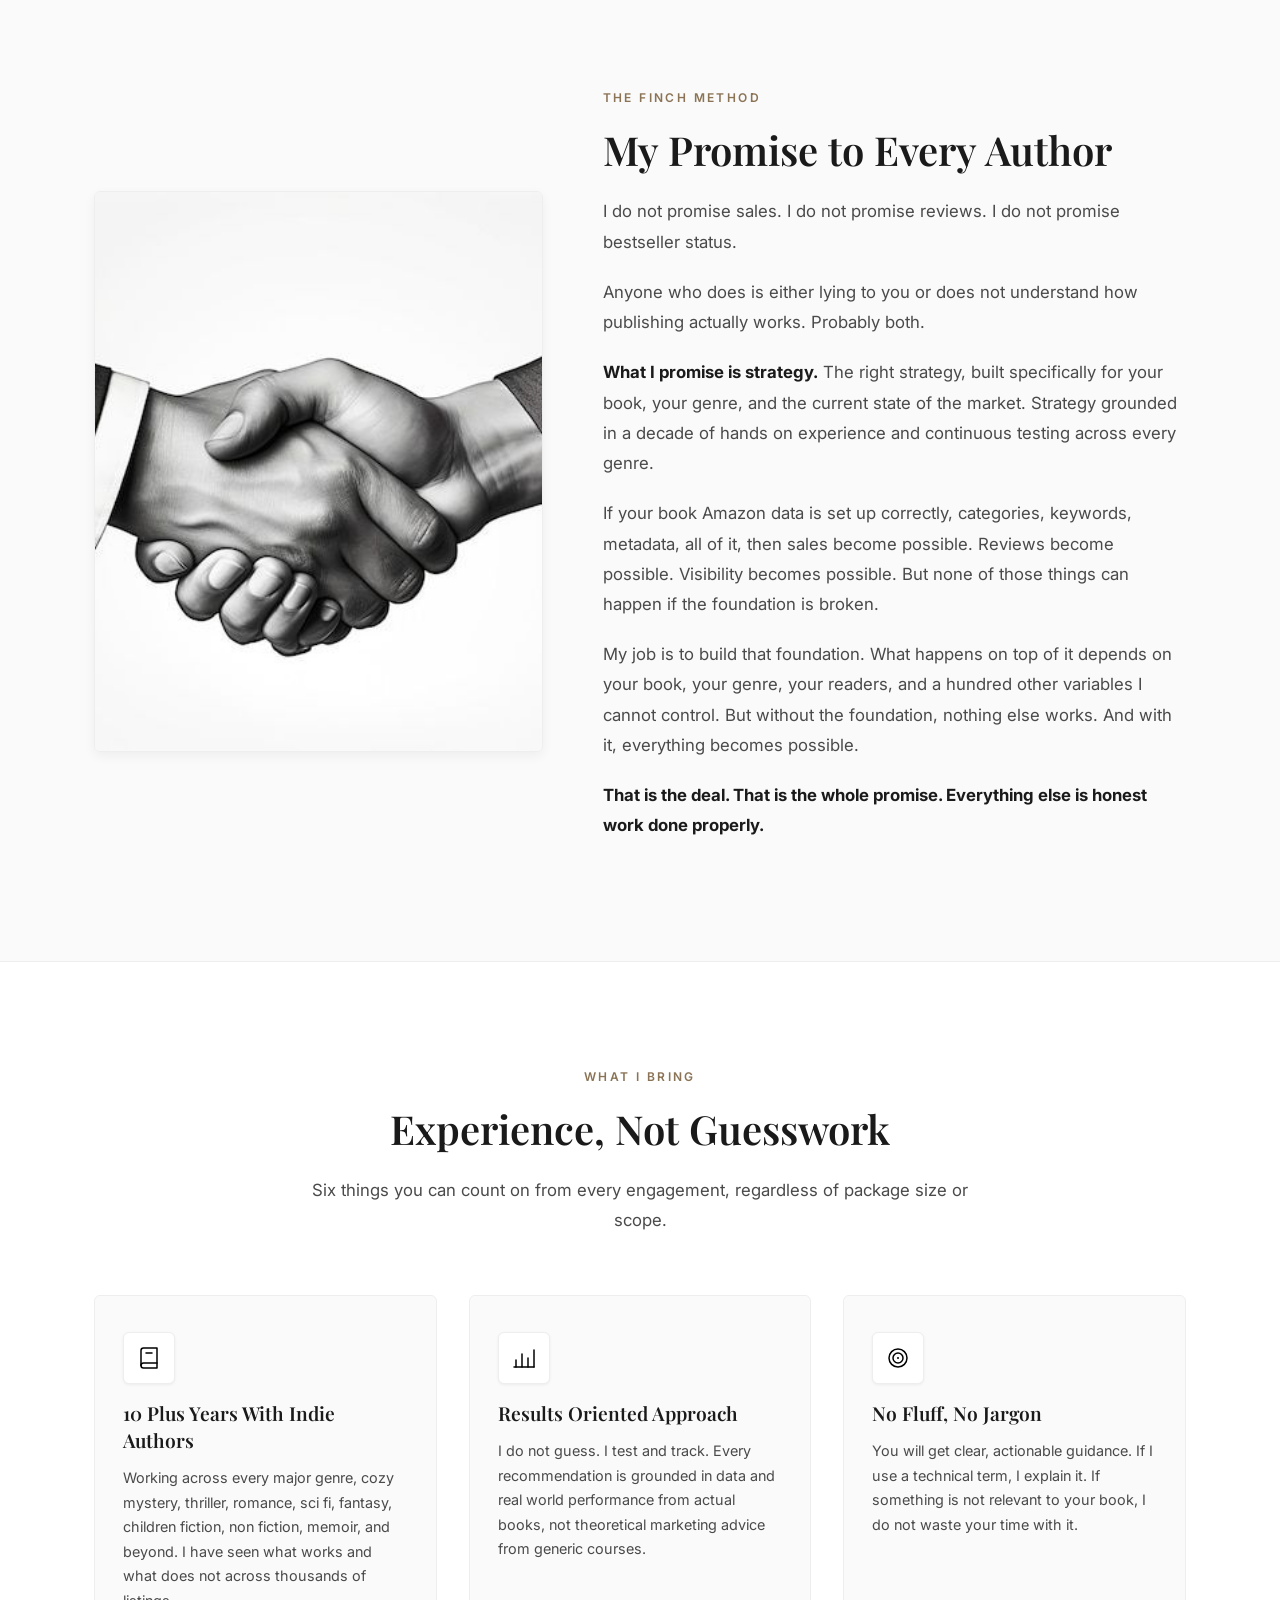
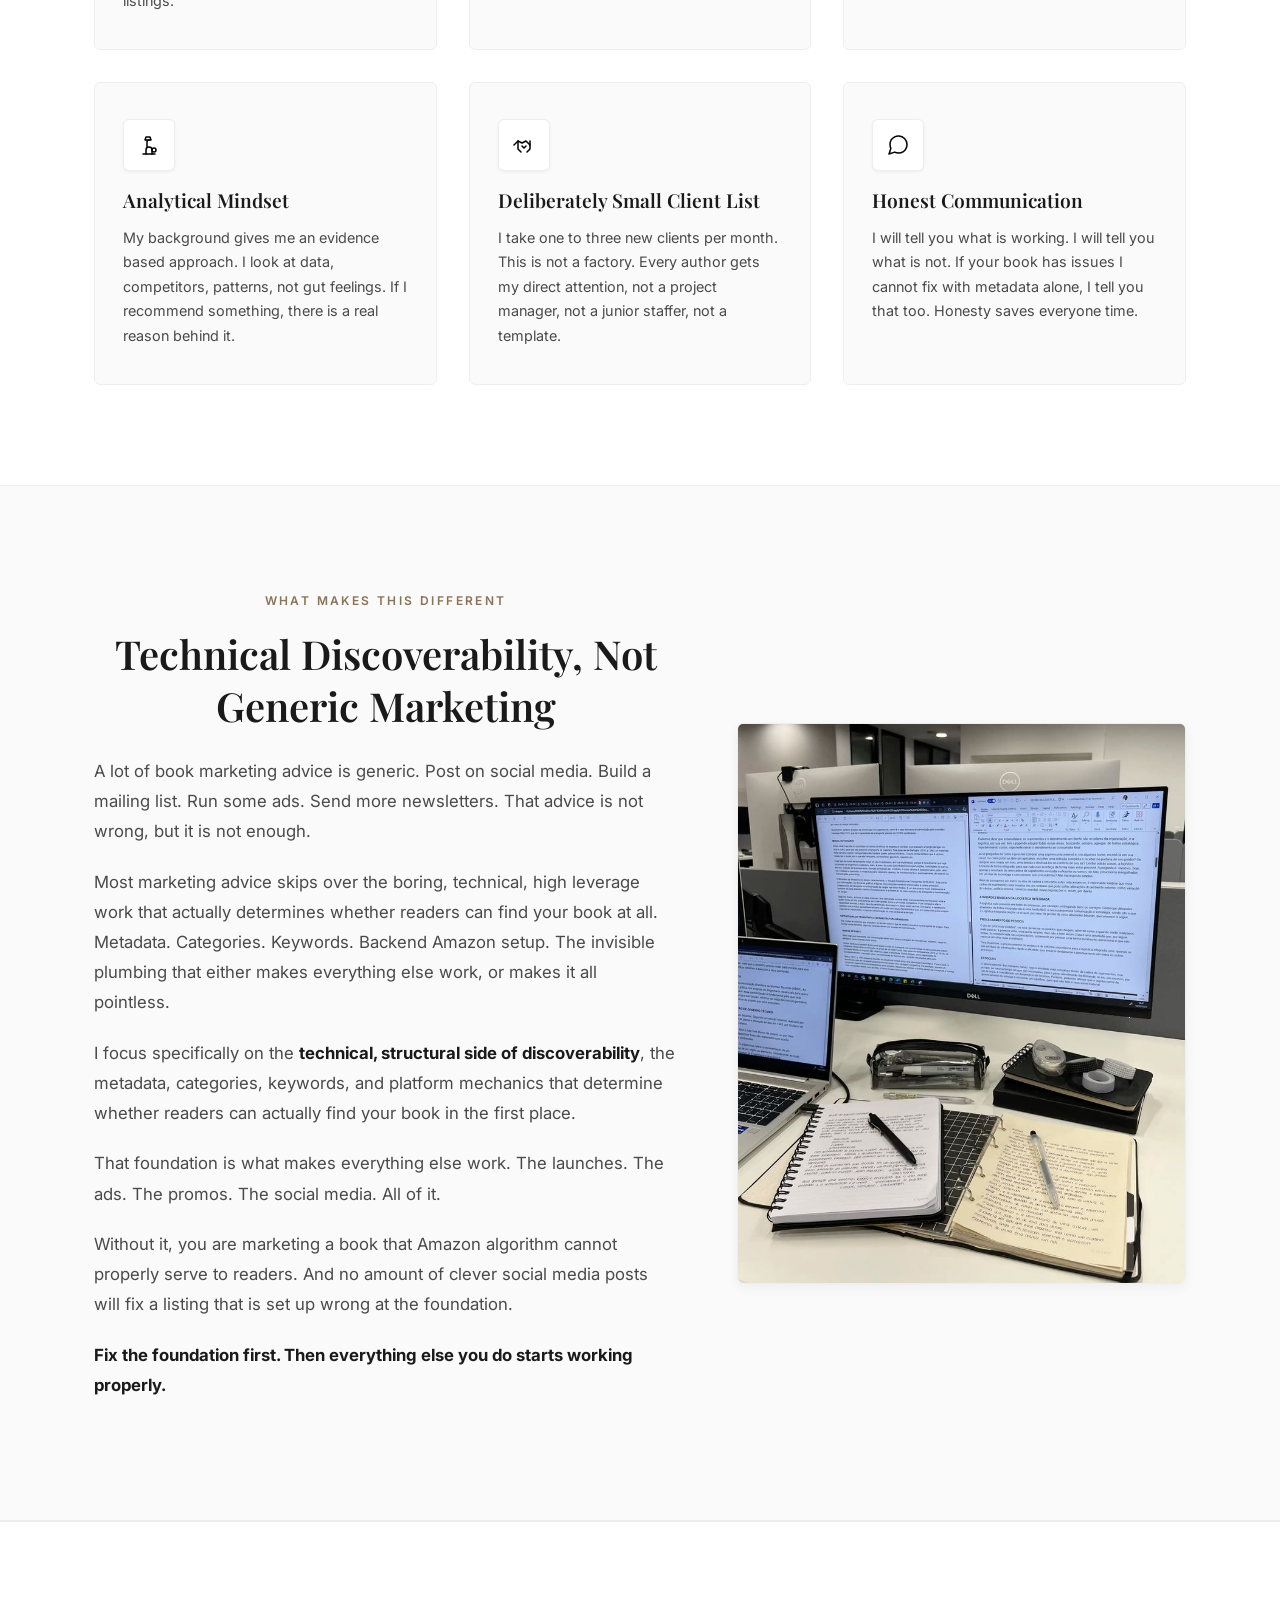
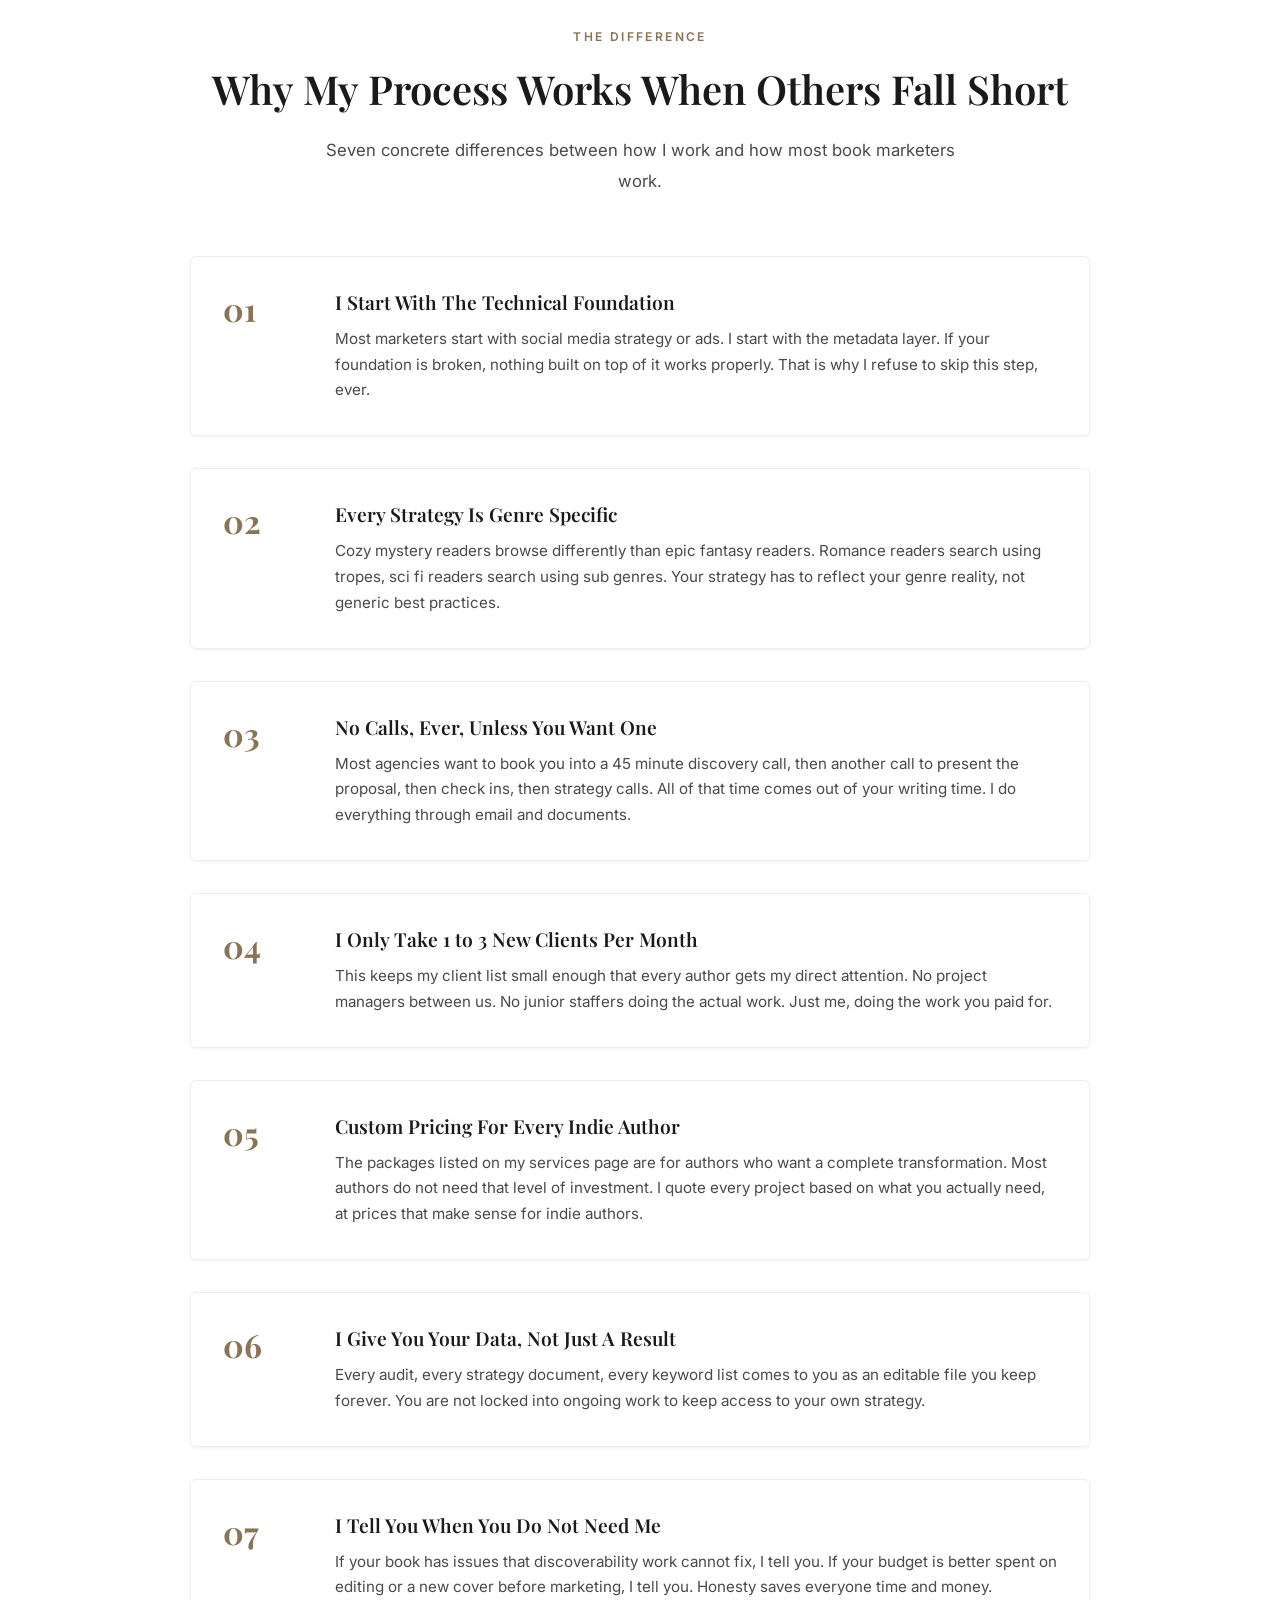
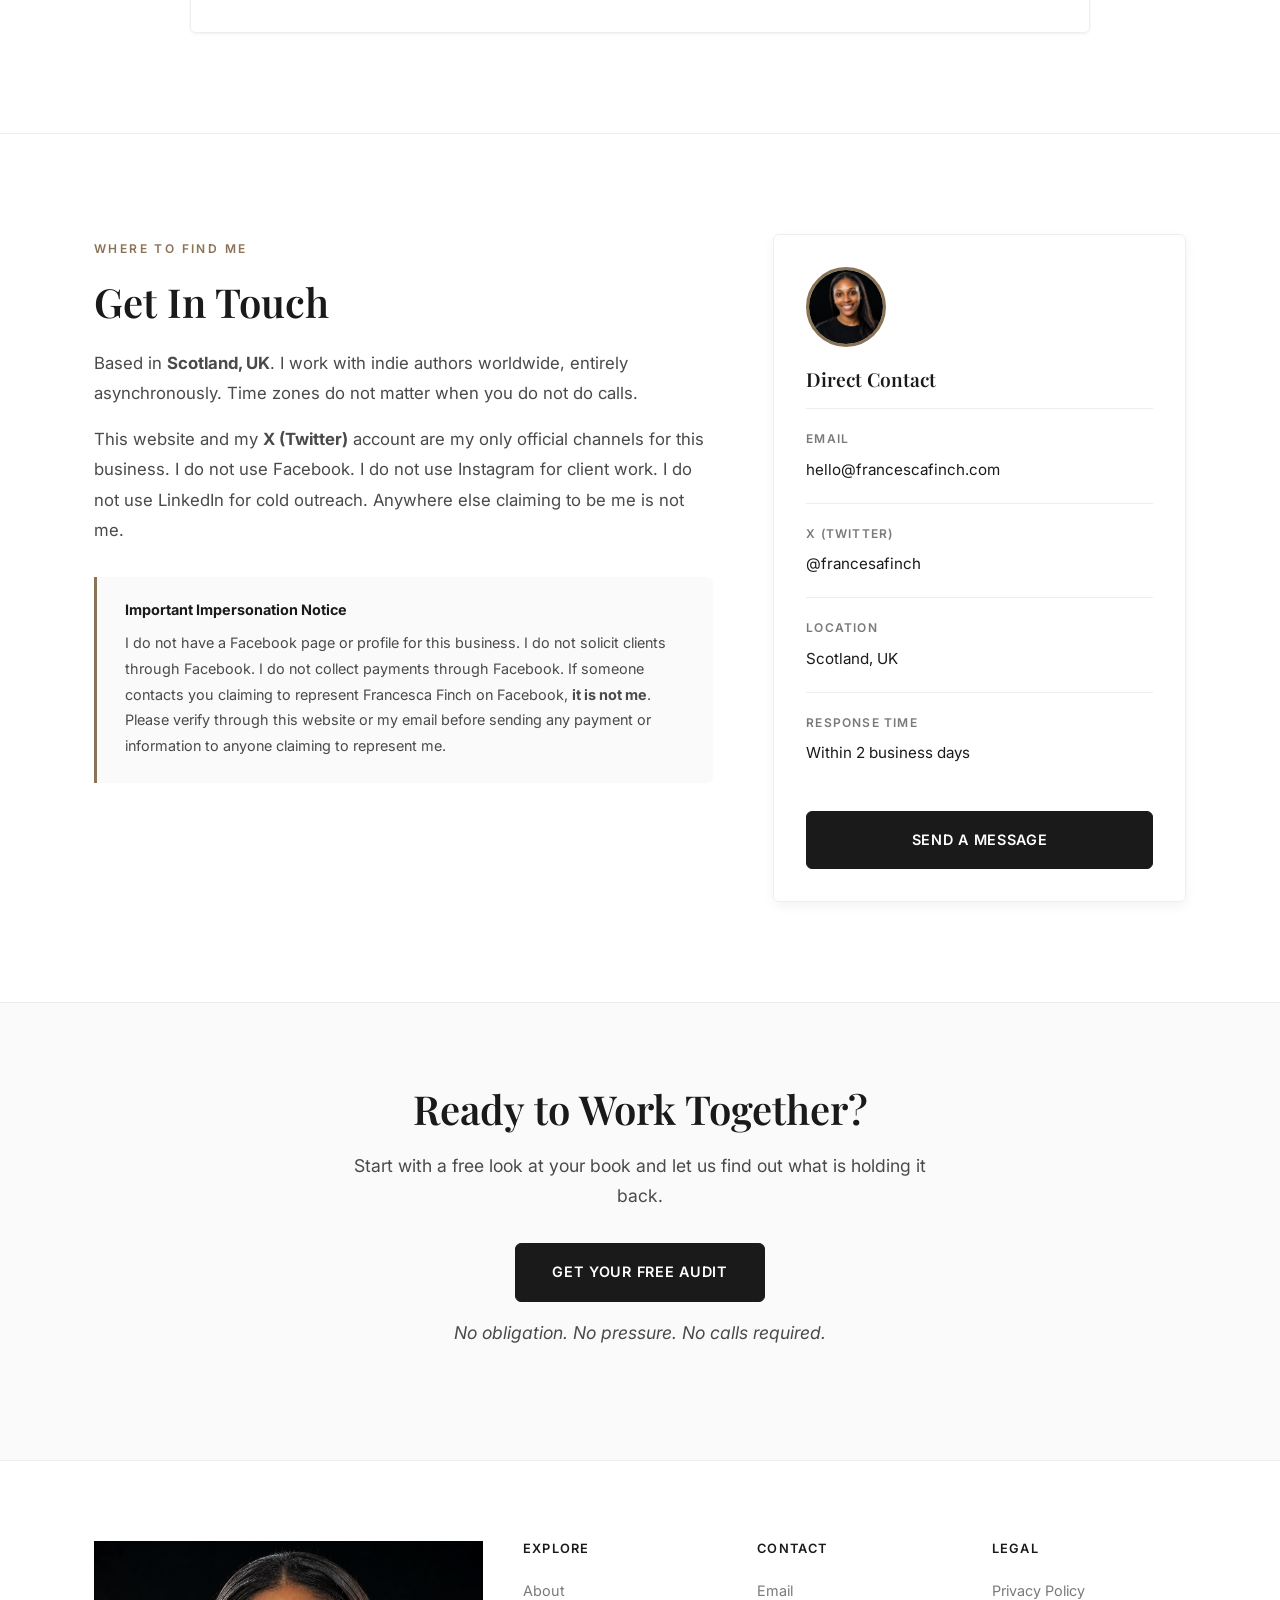
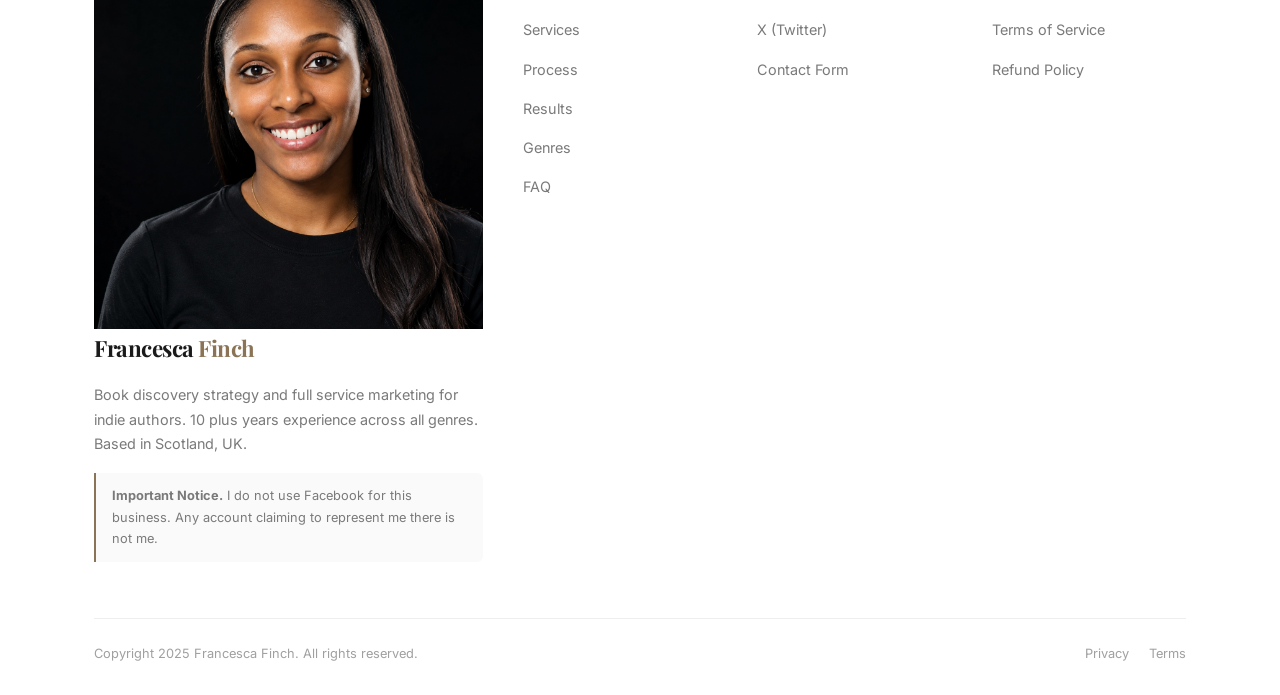
==== commit fdaaf282: "Update about.html" ====
--- a/about.html
+++ b/about.html
@@ -362,7 +362,7 @@
                     <h4>Direct Contact</h4>
                     <div class="about-where__contact-item">
                         <span>Email</span>
-                        <a href="mailto:hellofrancescafinch.uk@gmail.com">hellofrancescafinch.uk@gmail.com</a>
+                        <a href="mailto:hello@francescafinch.com">hello@francescafinch.com</a>
                     </div>
                     <div class="about-where__contact-item">
                         <span>X (Twitter)</span>
@@ -418,7 +418,7 @@
                 <div>
                     <h4>Contact</h4>
                     <ul>
-                        <li><a href="mailto:hellofrancescafinch.uk@gmail.com">Email</a></li>
+                        <li><a href="mailto:hello@francescafinch.com">Email</a></li>
                         <li><a href="https://x.com/francesafinch" target="_blank" rel="noopener">X (Twitter)</a></li>
                         <li><a href="contact.html">Contact Form</a></li>
                     </ul>
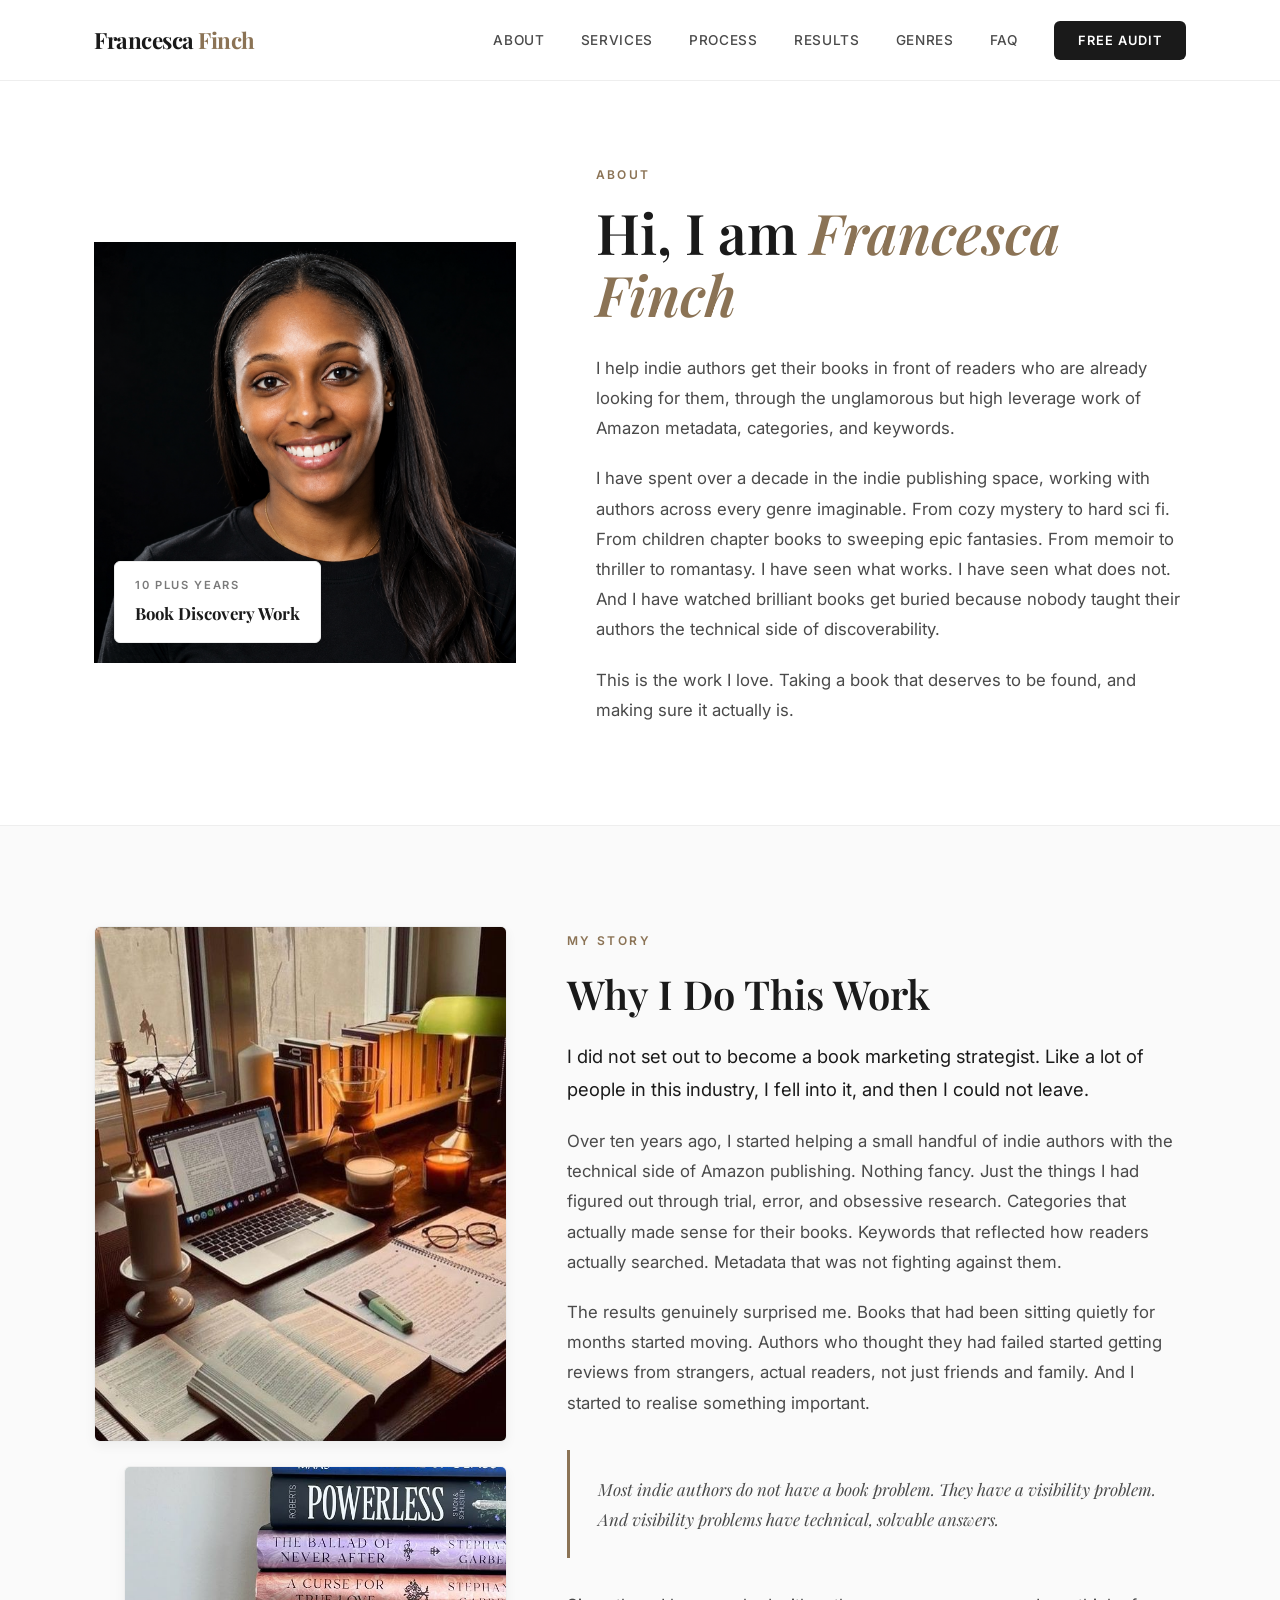
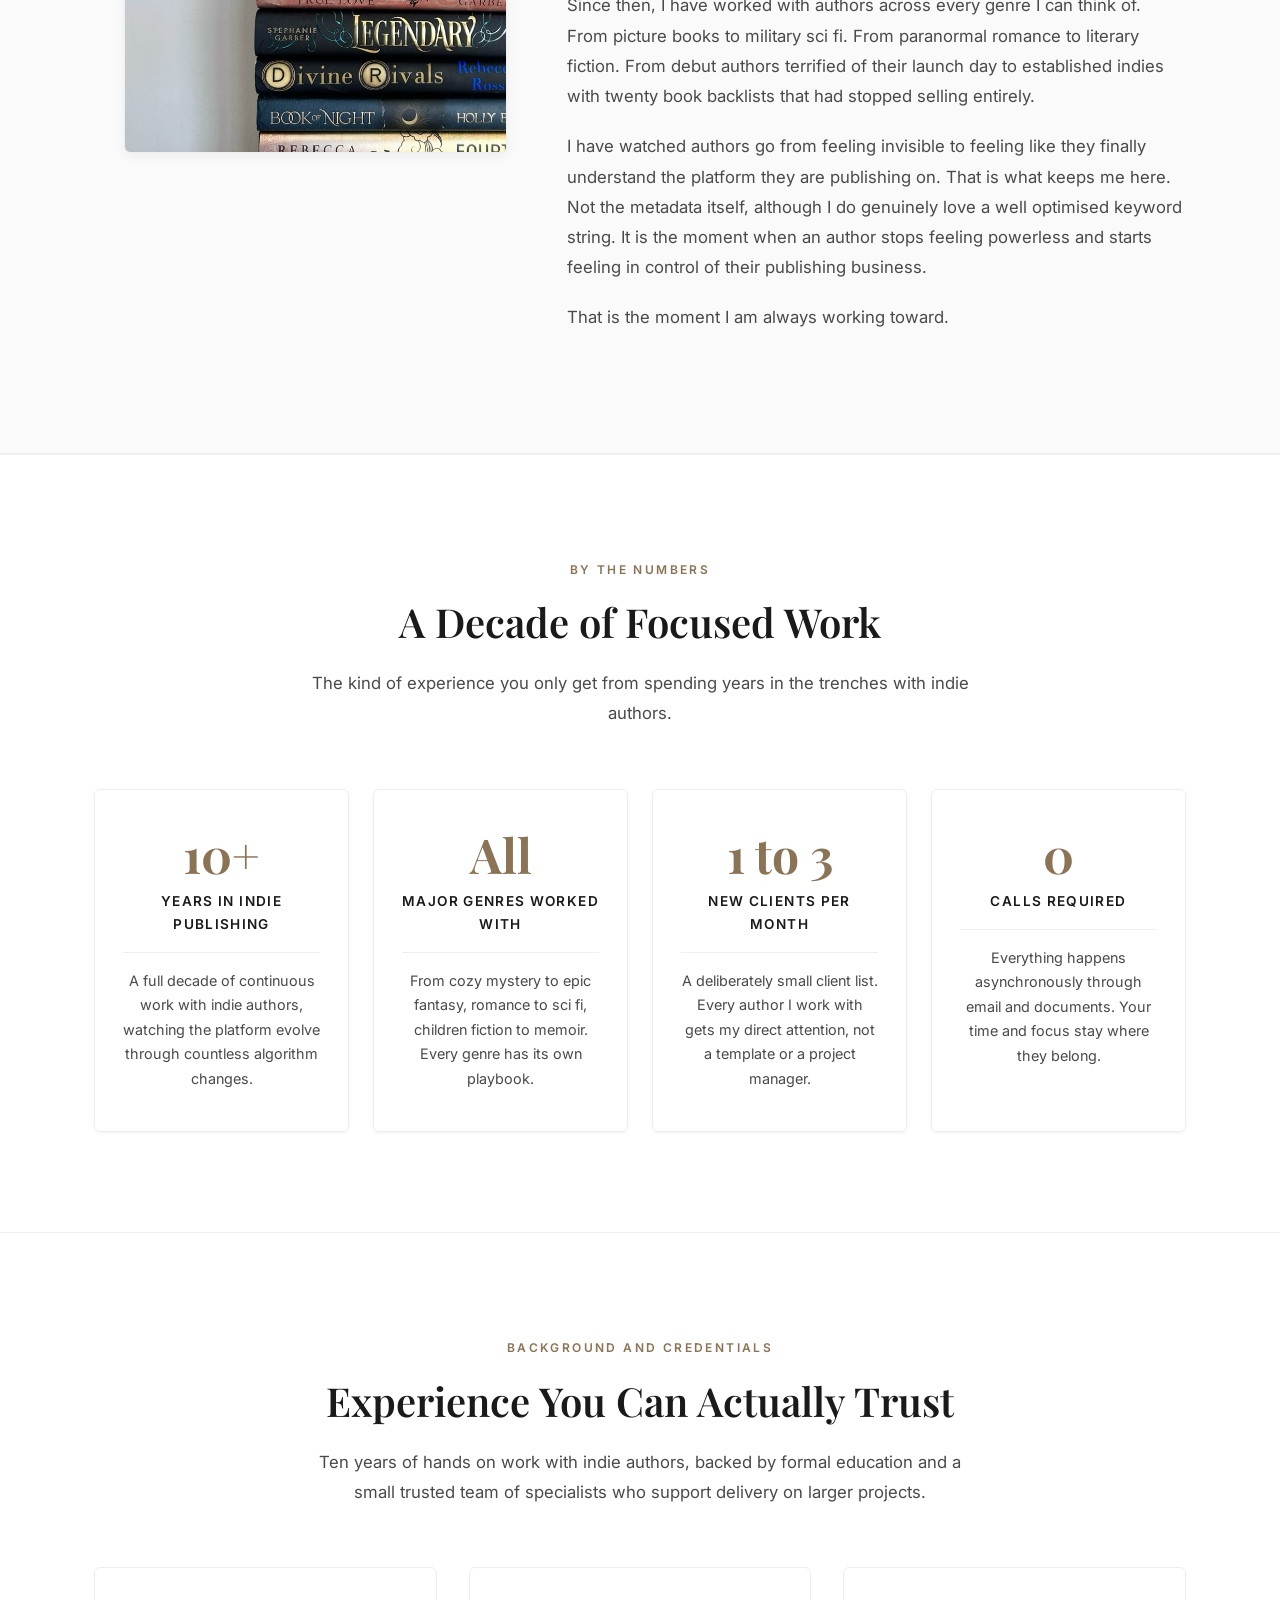
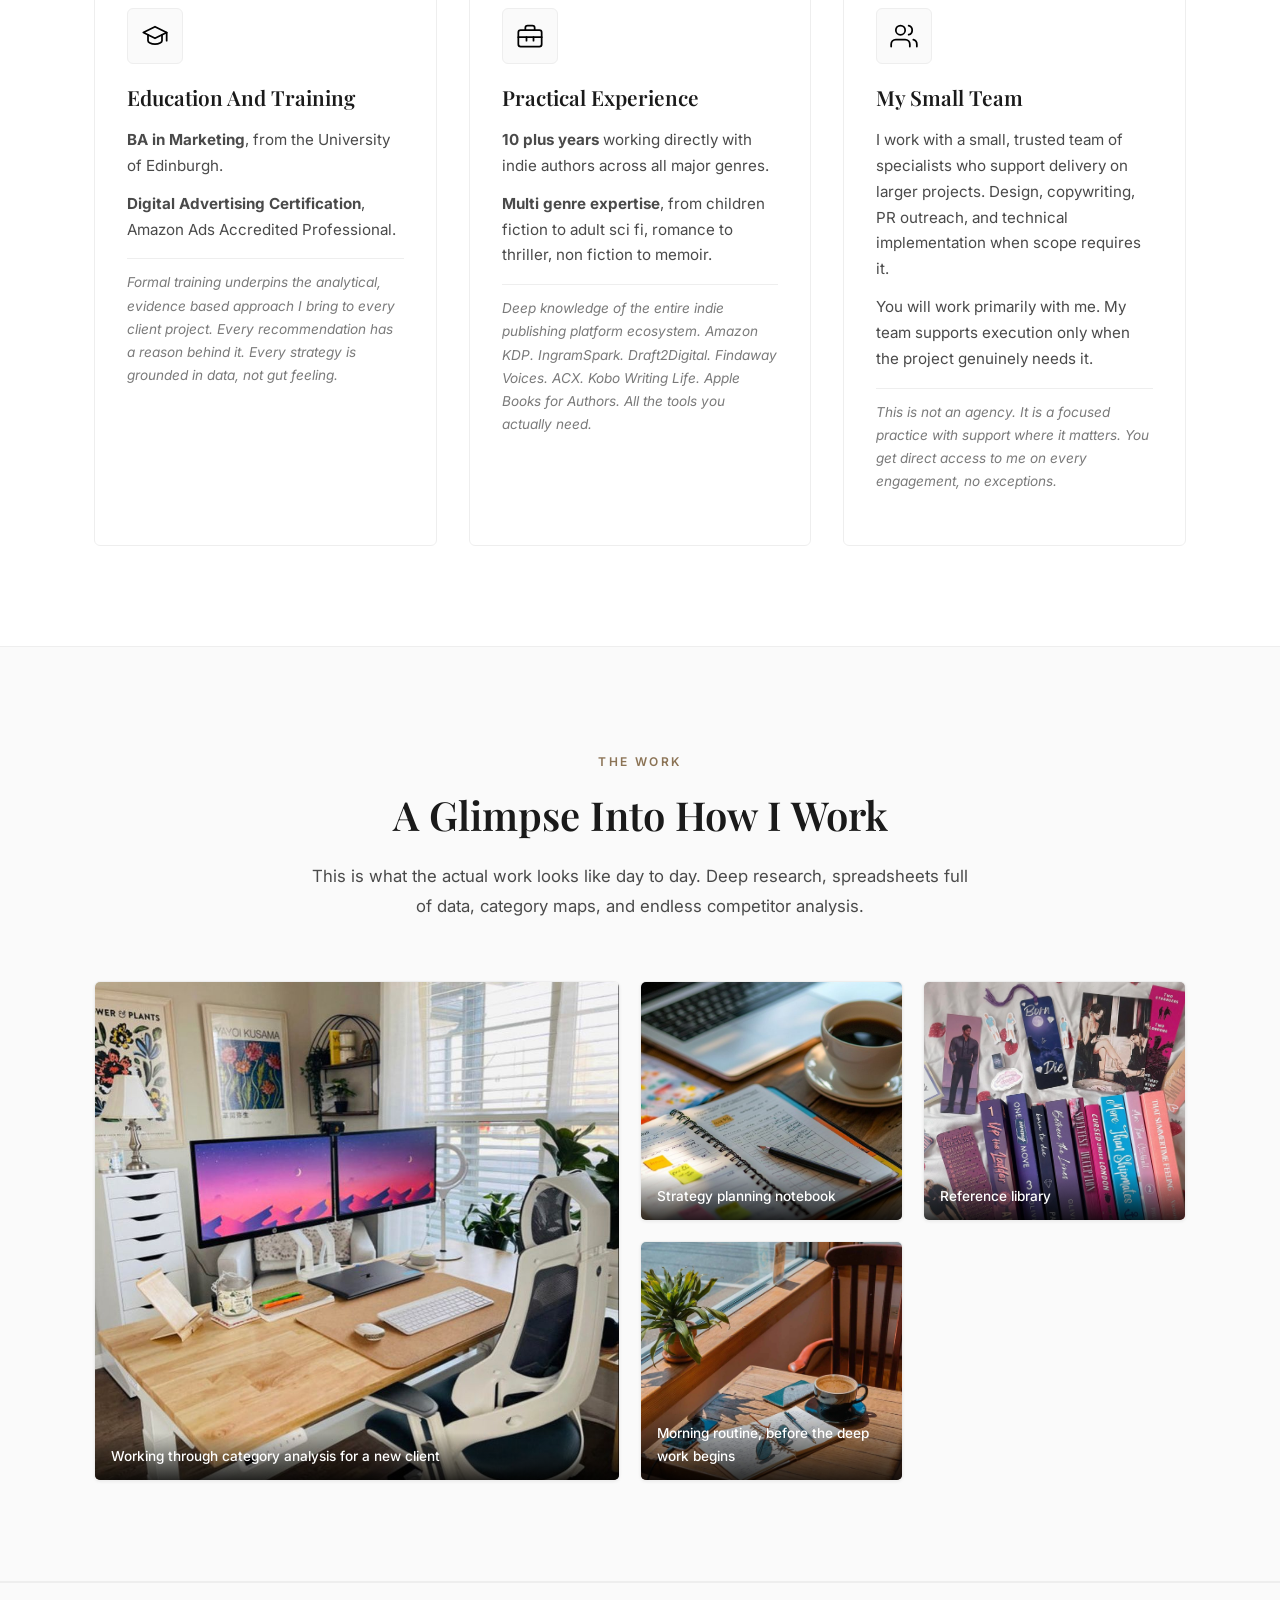
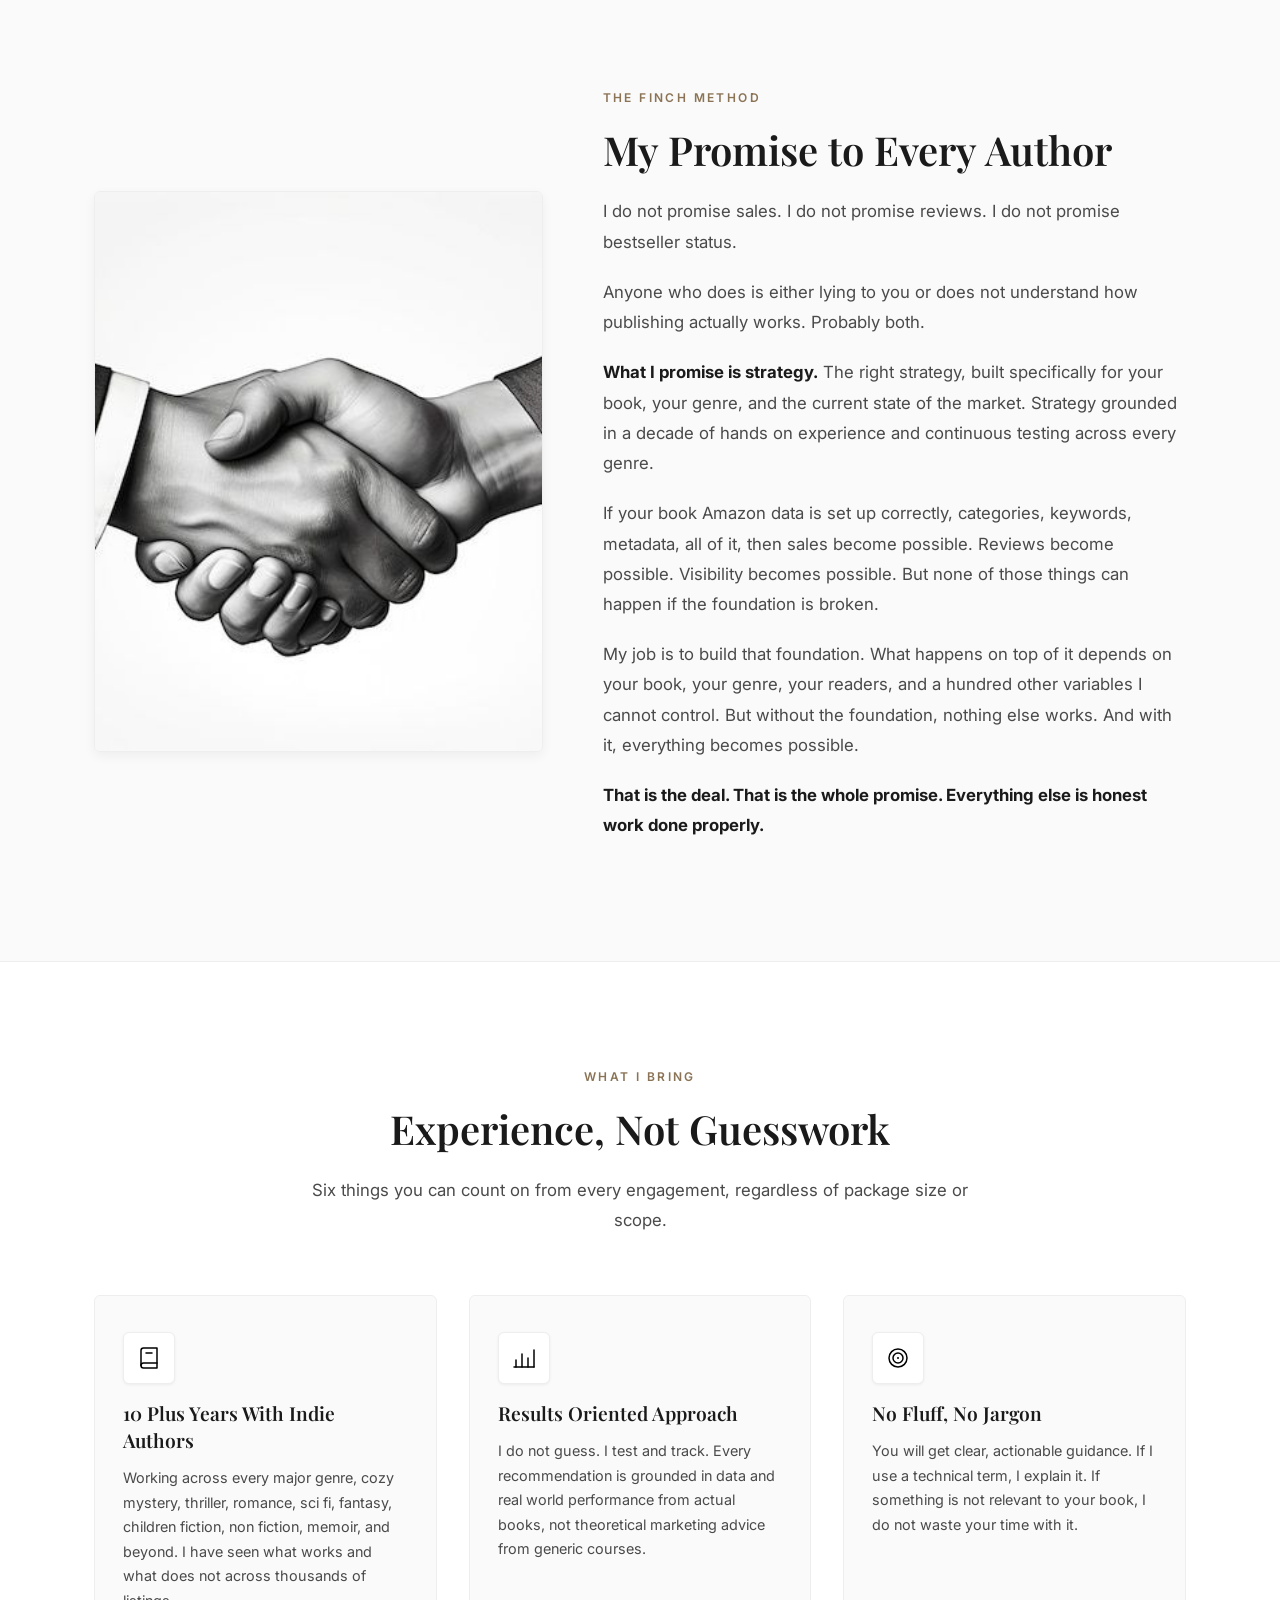
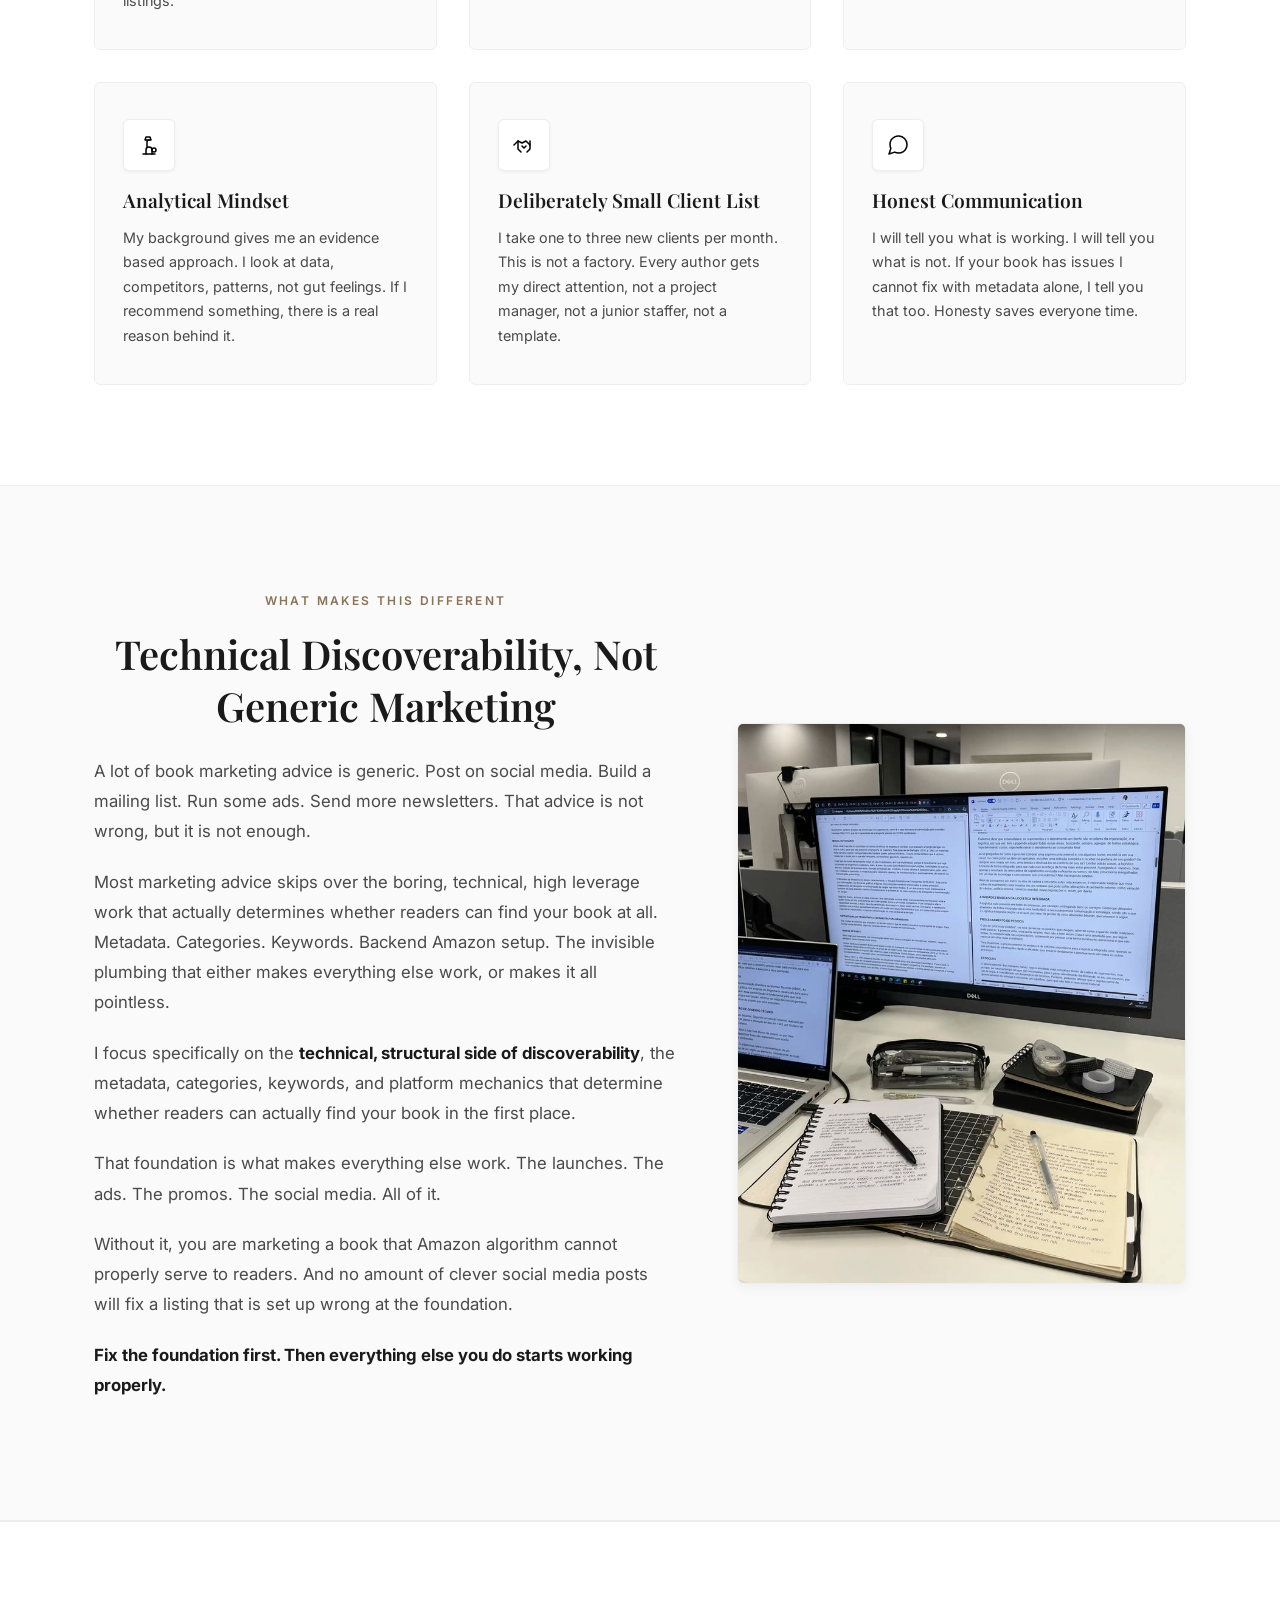
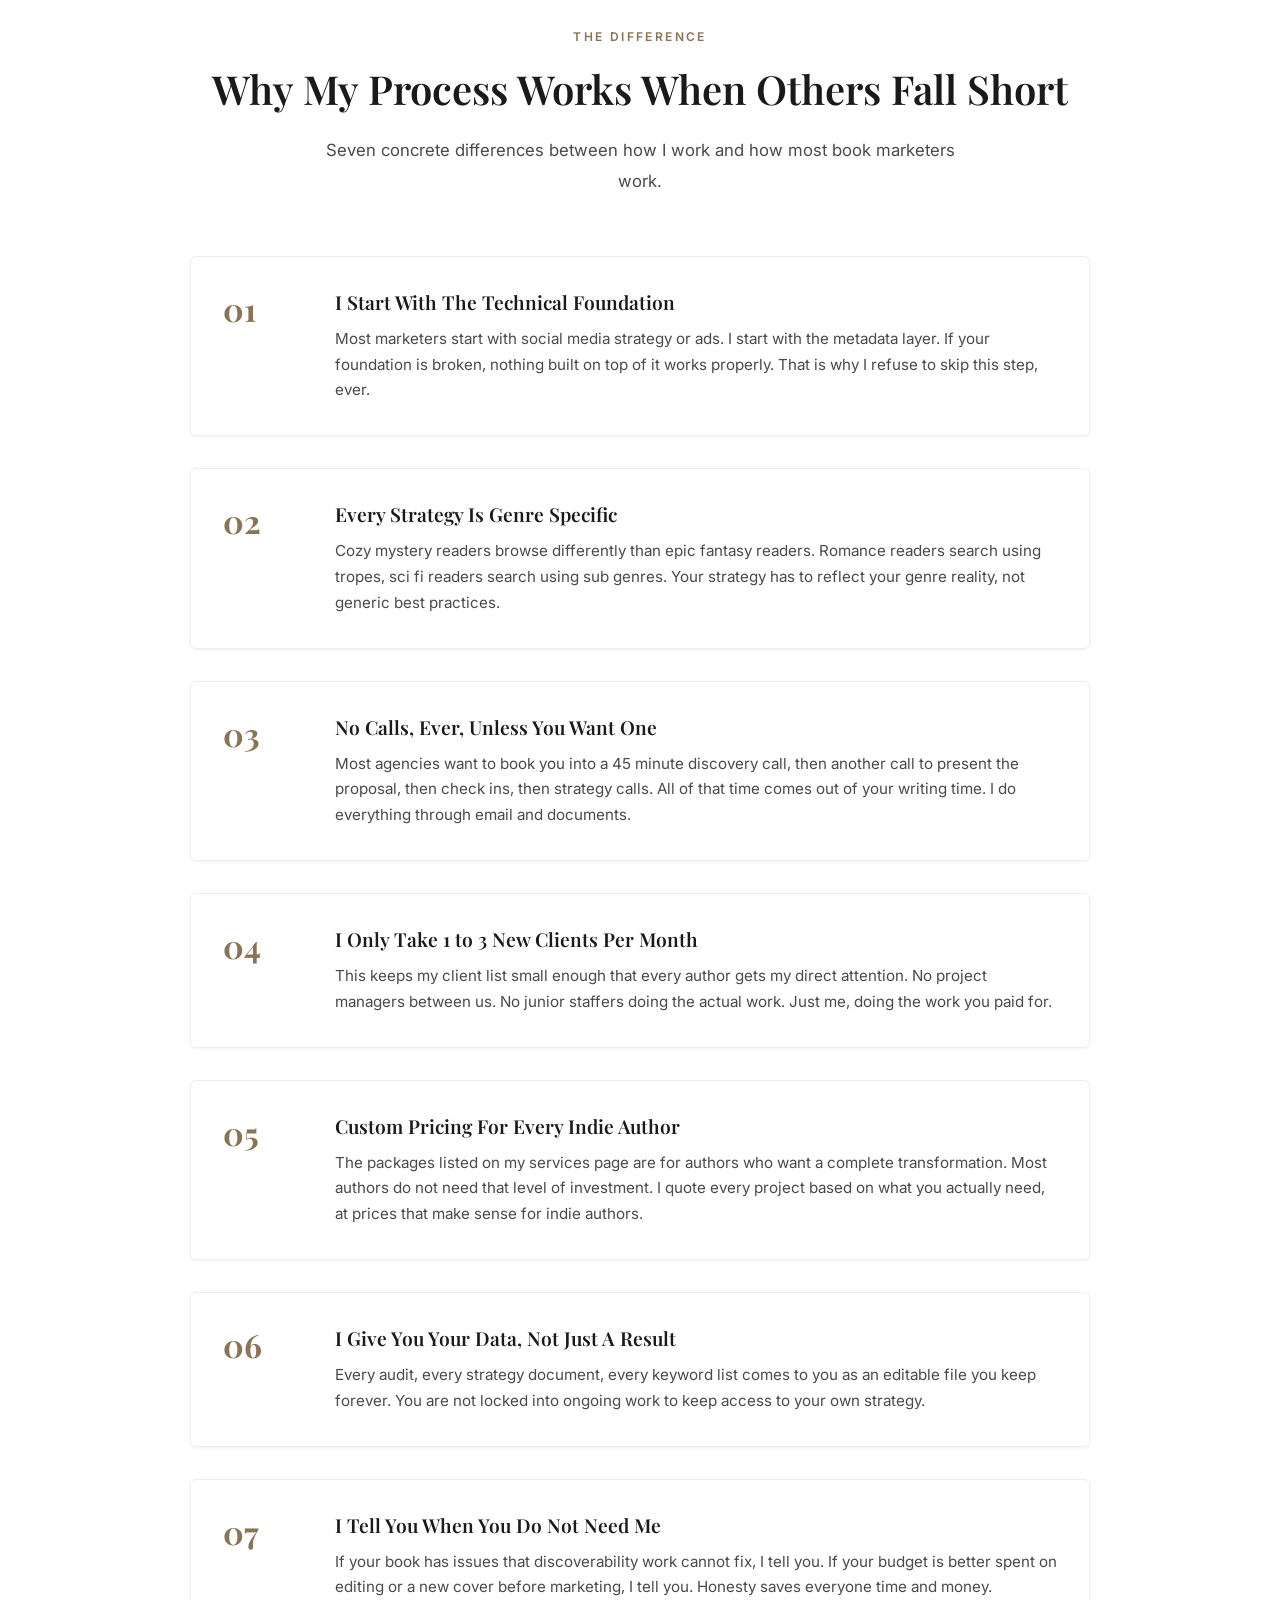
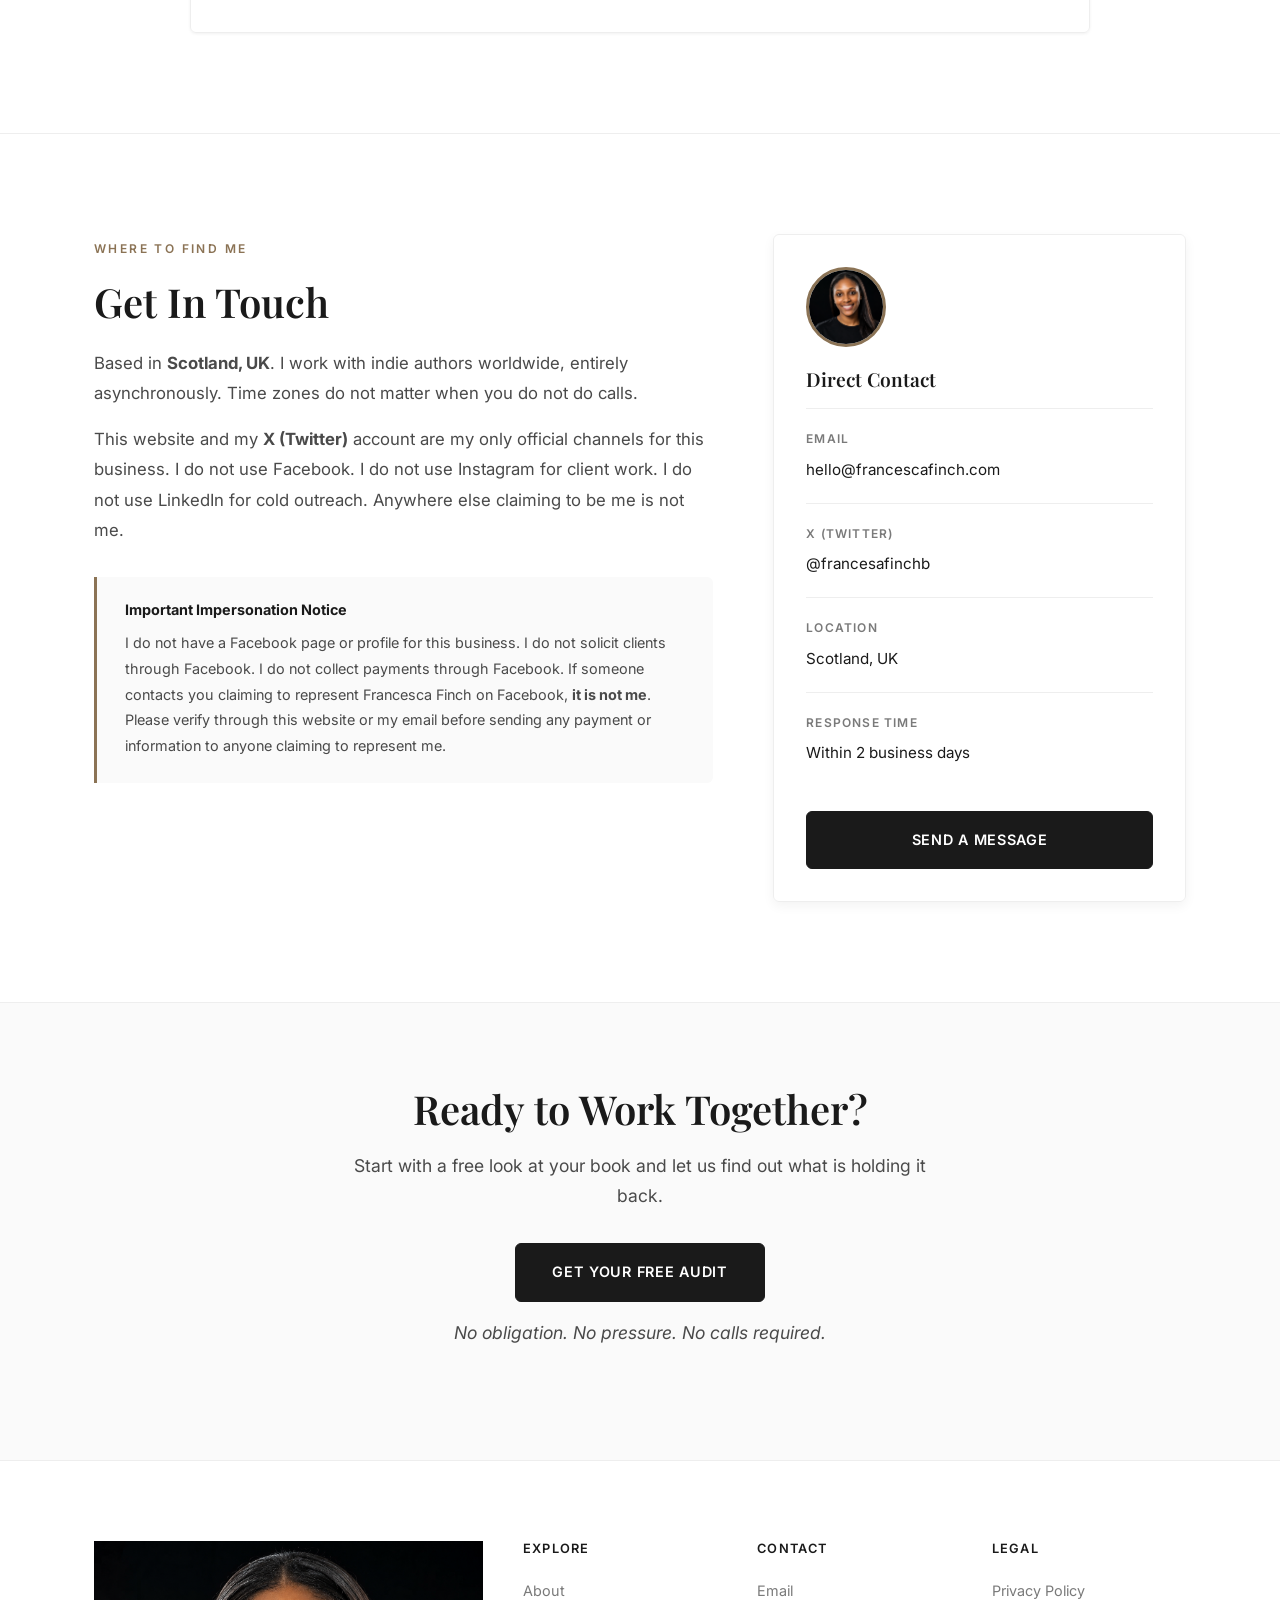
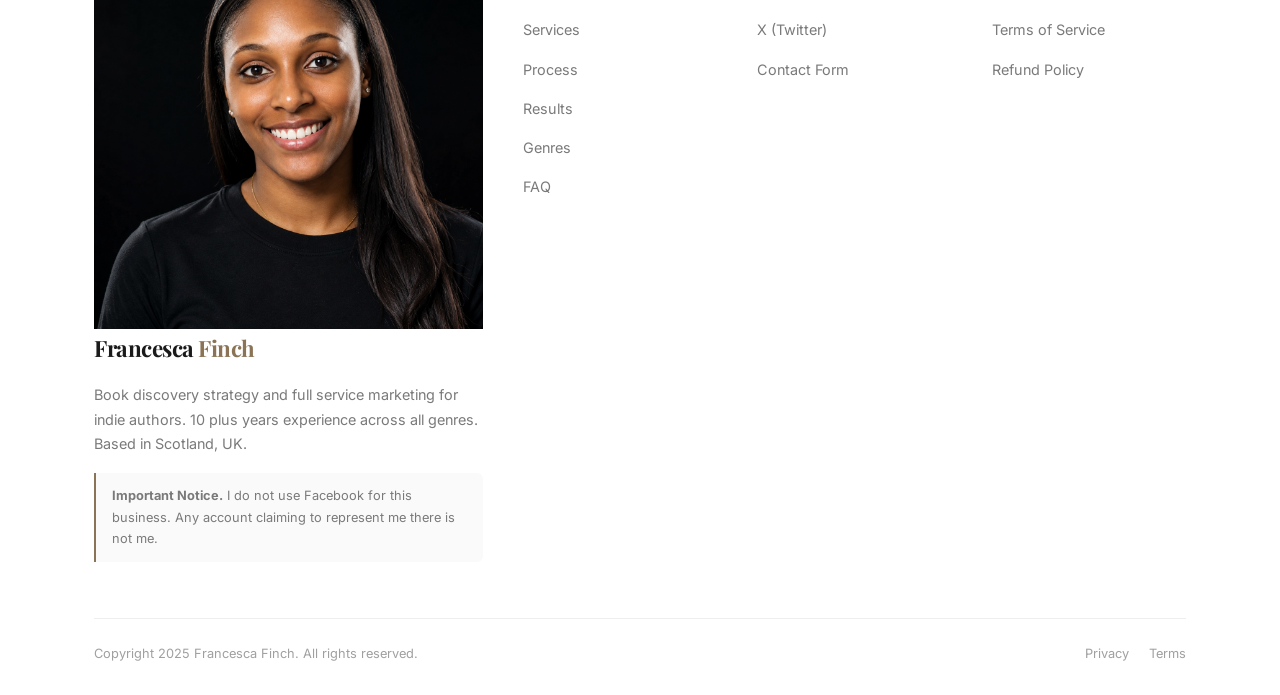
==== commit e9386e30: "Update fmt.Println to print 'Goodbye World'" ====
--- a/about.html
+++ b/about.html
@@ -366,7 +366,7 @@
                     </div>
                     <div class="about-where__contact-item">
                         <span>X (Twitter)</span>
-                        <a href="https://x.com/francesafinch/" target="_blank" rel="noopener">@francesafinch</a>
+                        <a href="https://x.com/francescafinchb/" target="_blank" rel="noopener">@francesafinchb</a>
                     </div>
                     <div class="about-where__contact-item">
                         <span>Location</span>
@@ -419,7 +419,7 @@
                     <h4>Contact</h4>
                     <ul>
                         <li><a href="mailto:hello@francescafinch.com">Email</a></li>
-                        <li><a href="https://x.com/francesafinch" target="_blank" rel="noopener">X (Twitter)</a></li>
+                        <li><a href="https://x.com/francescafinchb" target="_blank" rel="noopener">X (Twitter)</a></li>
                         <li><a href="contact.html">Contact Form</a></li>
                     </ul>
                 </div>
--- a/styles.css
+++ b/styles.css
@@ -4823,3 +4823,301 @@
         z-index: 1001 !important;
     }
 }
+
+
+/* ============================================
+   ANIMATED TESTIMONIAL BLOCKS (RESULTS PAGE)
+   ============================================ */
+
+.testimonial-marquee {
+    background: var(--off-white, #F7F7F5);
+    border-top: 1px solid var(--border, #E5E5E5);
+    border-bottom: 1px solid var(--border, #E5E5E5);
+    padding: 80px 0;
+    overflow: hidden;
+}
+
+.testimonial-marquee .section-header {
+    margin-bottom: 48px;
+    padding: 0 24px;
+}
+
+.marquee-wrap {
+    overflow: hidden;
+    width: 100%;
+    mask-image: linear-gradient(to right, transparent, black 8%, black 92%, transparent);
+    -webkit-mask-image: linear-gradient(to right, transparent, black 8%, black 92%, transparent);
+}
+
+.marquee-track {
+    display: flex;
+    gap: 24px;
+    width: max-content;
+    animation: marquee-scroll 40s linear infinite;
+}
+
+.marquee-track:hover {
+    animation-play-state: paused;
+}
+
+@keyframes marquee-scroll {
+    0% { transform: translateX(0); }
+    100% { transform: translateX(-50%); }
+}
+
+.t-block {
+    flex: 0 0 340px;
+    background: #fff;
+    border: 1px solid #E5E5E5;
+    border-radius: 12px;
+    padding: 32px 28px;
+    box-shadow: 0 4px 16px rgba(0,0,0,0.04);
+    display: flex;
+    flex-direction: column;
+    min-height: 280px;
+    transition: transform 0.3s ease, box-shadow 0.3s ease;
+}
+
+.t-block:hover {
+    transform: translateY(-4px);
+    box-shadow: 0 8px 28px rgba(0,0,0,0.08);
+    border-color: #8B7355;
+}
+
+.t-block__stars {
+    display: flex;
+    gap: 4px;
+    margin-bottom: 18px;
+}
+
+.t-block__stars span {
+    color: #C4A574;
+    font-size: 1.1rem;
+    line-height: 1;
+}
+
+.t-block__stars span.empty {
+    color: #DDD5C8;
+}
+
+.t-block__quote {
+    font-family: 'Playfair Display', Georgia, serif;
+    font-size: 1.05rem;
+    font-style: italic;
+    color: #1A1A1A;
+    line-height: 1.7;
+    margin-bottom: 24px;
+    flex: 1;
+}
+
+.t-block__author {
+    border-top: 1px solid #EEEEEE;
+    padding-top: 18px;
+    display: flex;
+    align-items: center;
+    gap: 14px;
+}
+
+.t-block__avatar {
+    width: 44px;
+    height: 44px;
+    border-radius: 50%;
+    background: #1A1A1A;
+    color: #fff;
+    display: flex;
+    align-items: center;
+    justify-content: center;
+    font-family: 'Playfair Display', Georgia, serif;
+    font-size: 0.95rem;
+    font-weight: 700;
+    letter-spacing: 0.04em;
+    flex-shrink: 0;
+}
+
+.t-block__avatar.alt {
+    background: #8B7355;
+}
+
+.t-block__name {
+    font-family: 'Inter', sans-serif;
+    font-size: 0.95rem;
+    font-weight: 600;
+    color: #1A1A1A;
+    margin-bottom: 2px;
+}
+
+.t-block__role {
+    font-size: 0.8rem;
+    color: #7A7A7A;
+    text-transform: uppercase;
+    letter-spacing: 0.06em;
+}
+
+/* Anonymized case study cards */
+.case-study--anon {
+    background: #fff;
+    border: 1px solid #E5E5E5;
+    border-radius: 12px;
+    padding: 48px;
+    margin-bottom: 32px;
+    box-shadow: 0 4px 16px rgba(0,0,0,0.04);
+}
+
+.case-study--anon .case-study__top {
+    display: flex;
+    align-items: center;
+    justify-content: space-between;
+    gap: 24px;
+    flex-wrap: wrap;
+    margin-bottom: 28px;
+    padding-bottom: 24px;
+    border-bottom: 1px solid #EEEEEE;
+}
+
+.case-study--anon .case-study__identity {
+    display: flex;
+    align-items: center;
+    gap: 16px;
+}
+
+.case-study--anon .case-study__initials {
+    width: 64px;
+    height: 64px;
+    border-radius: 50%;
+    background: #1A1A1A;
+    color: #fff;
+    display: flex;
+    align-items: center;
+    justify-content: center;
+    font-family: 'Playfair Display', Georgia, serif;
+    font-size: 1.3rem;
+    font-weight: 700;
+    letter-spacing: 0.05em;
+    flex-shrink: 0;
+}
+
+.case-study--anon .case-study__initials.alt {
+    background: #8B7355;
+}
+
+.case-study--anon .case-study__identity h2 {
+    font-size: 1.5rem;
+    margin-bottom: 4px;
+}
+
+.case-study--anon .case-study__identity p {
+    font-size: 0.9rem;
+    color: #7A7A7A;
+    margin: 0;
+}
+
+.case-study--anon .case-study__genre-tag {
+    display: inline-block;
+    padding: 6px 14px;
+    background: #F7F7F5;
+    border: 1px solid #E5E5E5;
+    border-radius: 50px;
+    font-size: 0.75rem;
+    font-weight: 600;
+    color: #8B7355;
+    text-transform: uppercase;
+    letter-spacing: 0.08em;
+}
+
+.case-study--anon .case-study__stars {
+    display: flex;
+    gap: 4px;
+    margin-top: 10px;
+}
+
+.case-study--anon .case-study__stars span {
+    color: #C4A574;
+    font-size: 1rem;
+}
+
+.case-study--anon .case-study__stars span.empty {
+    color: #DDD5C8;
+}
+
+.case-study--anon .case-study__section {
+    margin-bottom: 24px;
+}
+
+.case-study--anon .case-study__section h4 {
+    font-family: 'Inter', sans-serif;
+    font-size: 0.85rem;
+    font-weight: 700;
+    text-transform: uppercase;
+    letter-spacing: 0.1em;
+    color: #1A1A1A;
+    margin-bottom: 12px;
+}
+
+.case-study--anon .case-study__section p,
+.case-study--anon .case-study__section li {
+    font-size: 0.95rem;
+    color: #4A4A4A;
+    line-height: 1.8;
+}
+
+.case-study--anon .case-study__section ul {
+    list-style: none;
+    padding: 0;
+}
+
+.case-study--anon .case-study__section li {
+    padding: 6px 0;
+    display: flex;
+    gap: 10px;
+    align-items: flex-start;
+}
+
+.case-study--anon .case-study__section li::before {
+    content: "→";
+    color: #8B7355;
+    font-weight: 700;
+    flex-shrink: 0;
+}
+
+.case-study--anon .case-study__quote {
+    border-left: 3px solid #8B7355;
+    background: #F7F7F5;
+    padding: 24px 28px;
+    border-radius: 0 10px 10px 0;
+    margin-top: 28px;
+}
+
+.case-study--anon .case-study__quote p {
+    font-family: 'Playfair Display', Georgia, serif;
+    font-style: italic;
+    font-size: 1.1rem;
+    color: #1A1A1A;
+    line-height: 1.7;
+    margin-bottom: 12px;
+}
+
+.case-study--anon .case-study__quote cite {
+    font-family: 'Inter', sans-serif;
+    font-style: normal;
+    font-size: 0.85rem;
+    font-weight: 600;
+    color: #7A7A7A;
+    text-transform: uppercase;
+    letter-spacing: 0.06em;
+}
+
+@media (max-width: 768px) {
+    .t-block {
+        flex: 0 0 300px;
+        min-height: 260px;
+        padding: 24px 20px;
+    }
+
+    .case-study--anon {
+        padding: 28px 20px;
+    }
+
+    .marquee-track {
+        animation-duration: 30s;
+    }
+}
